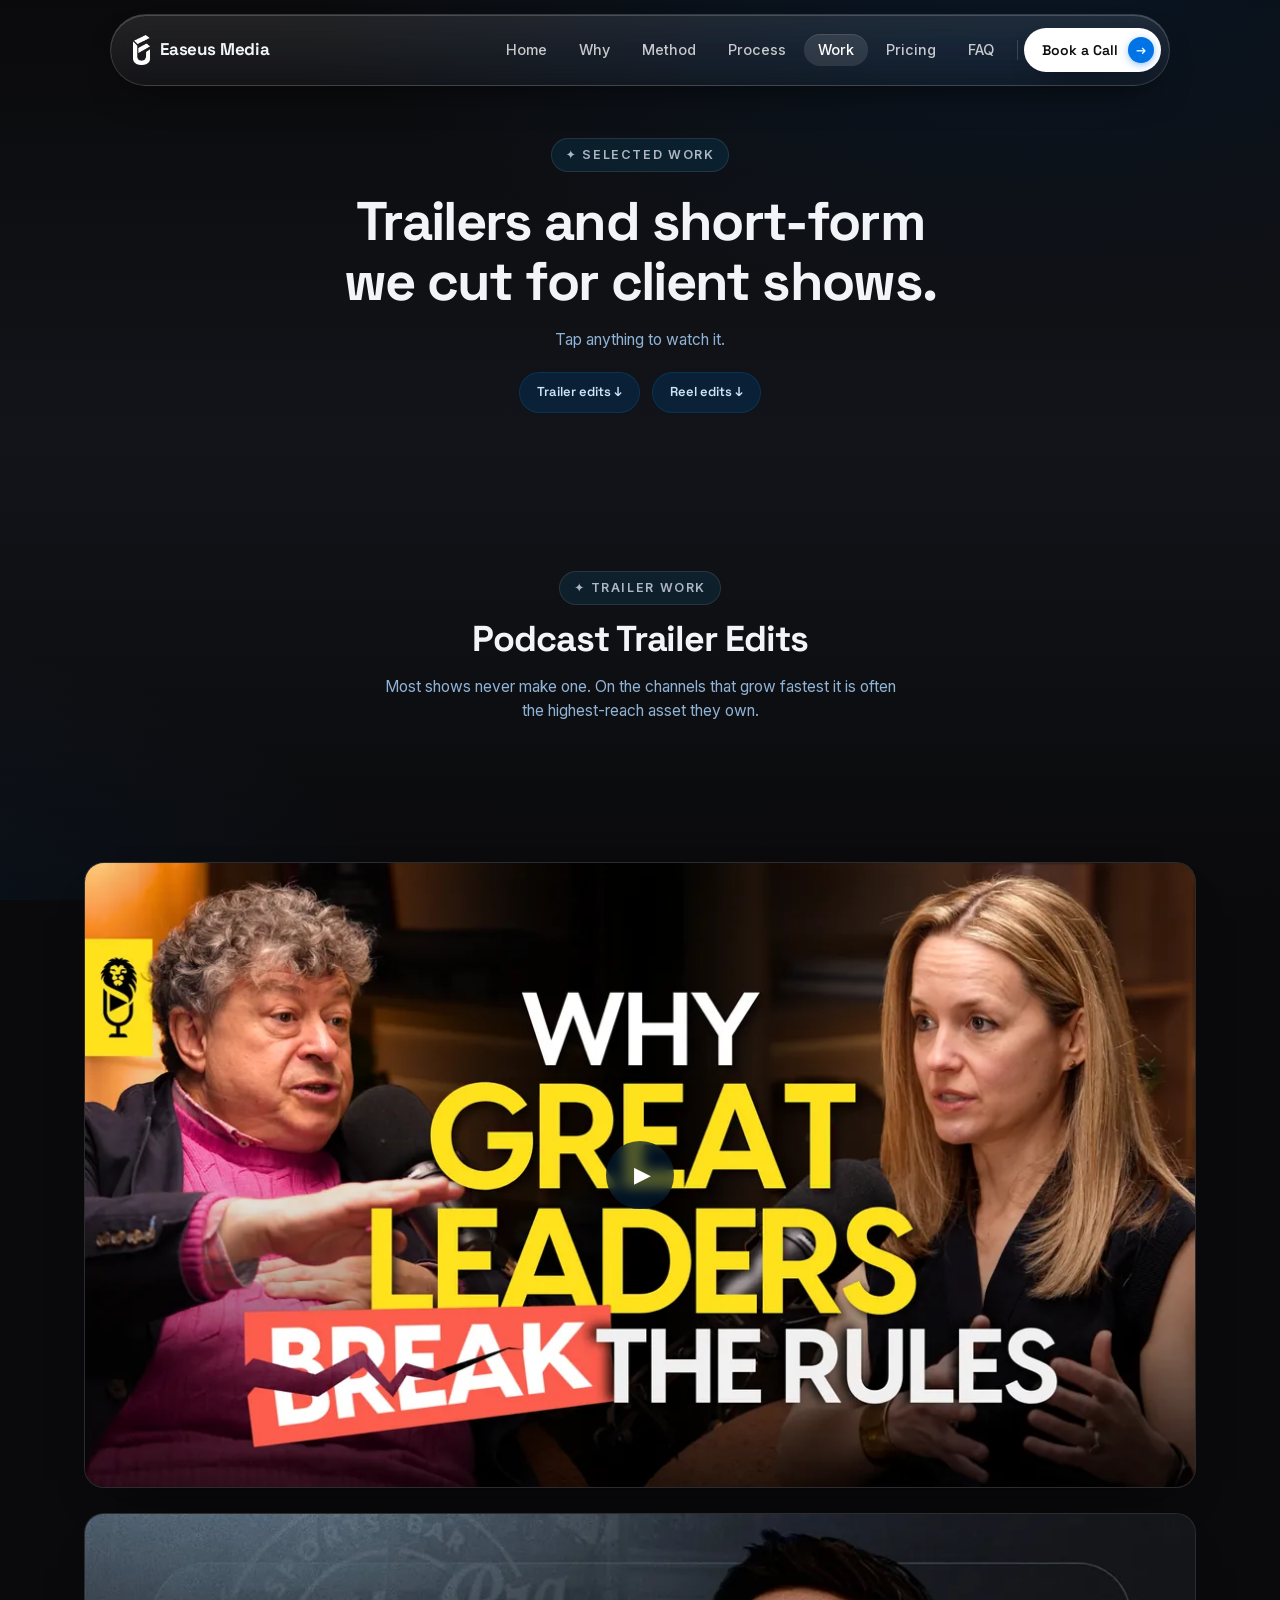
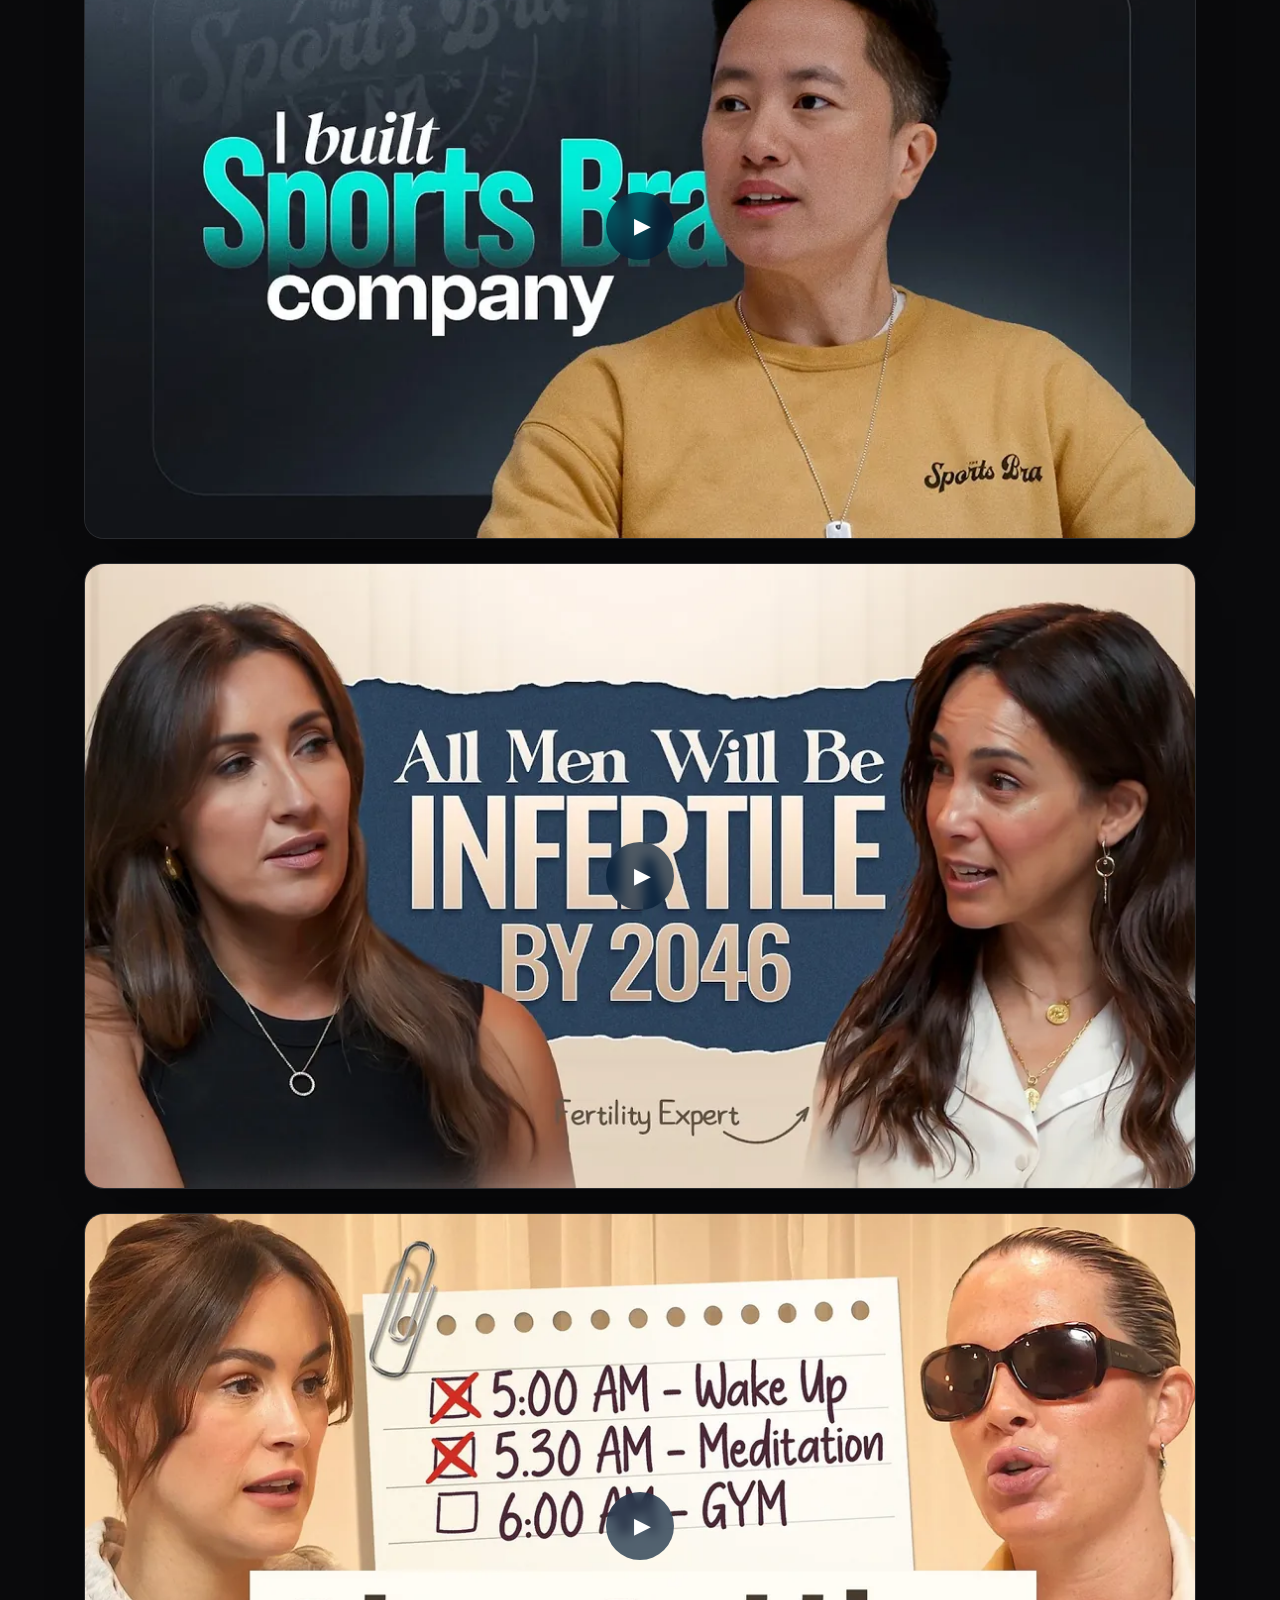
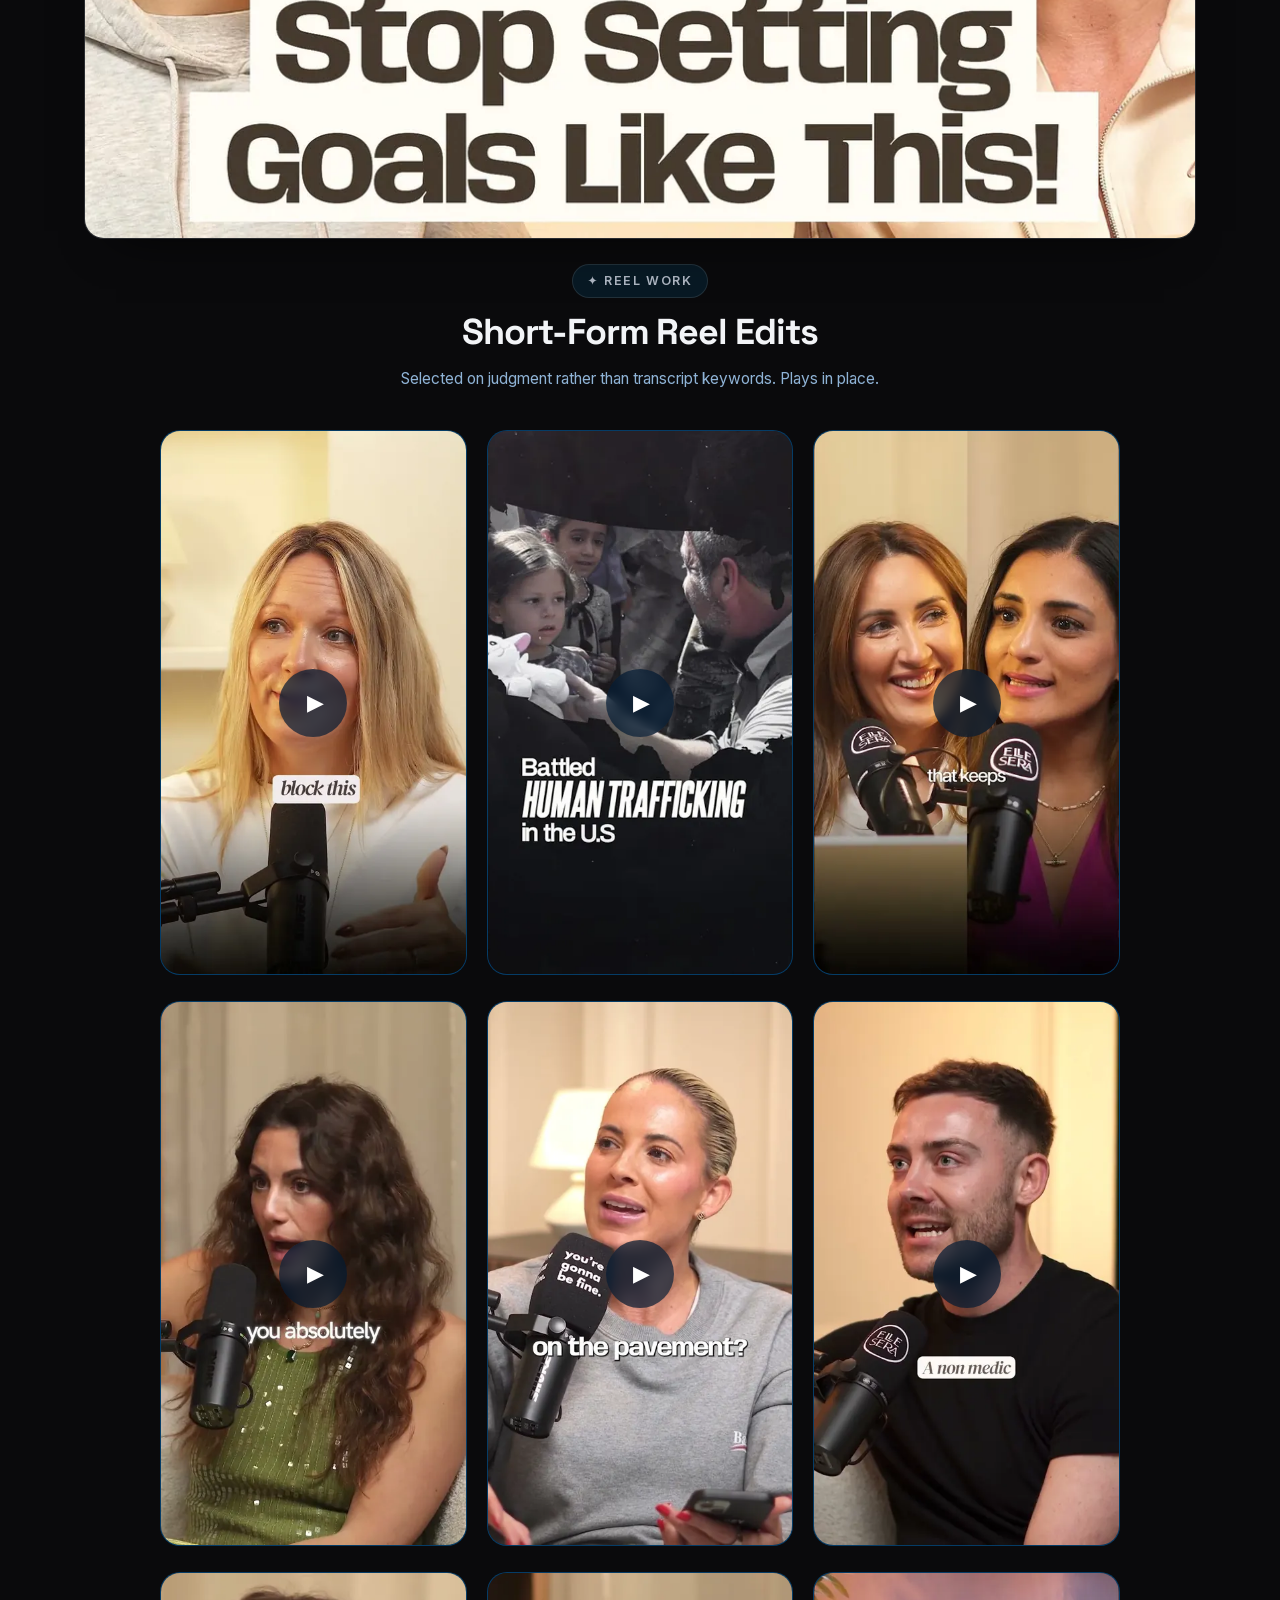
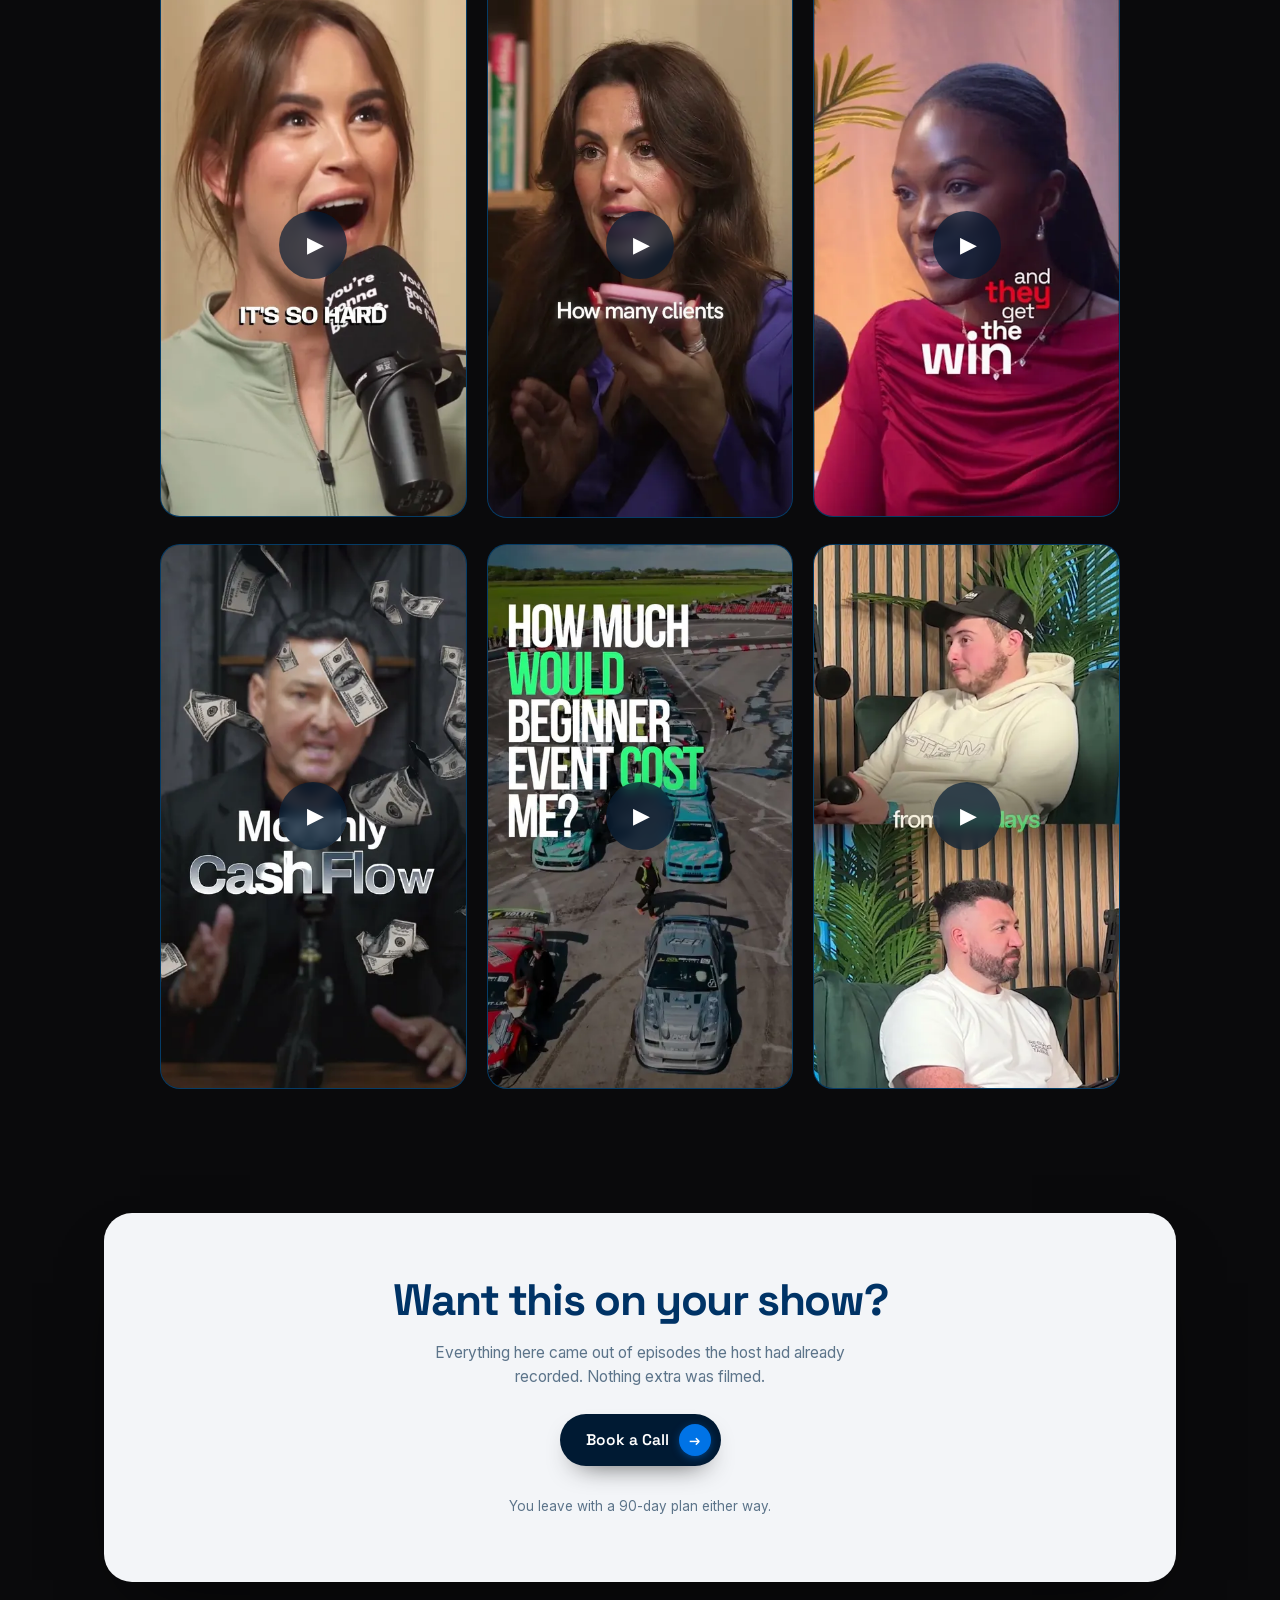
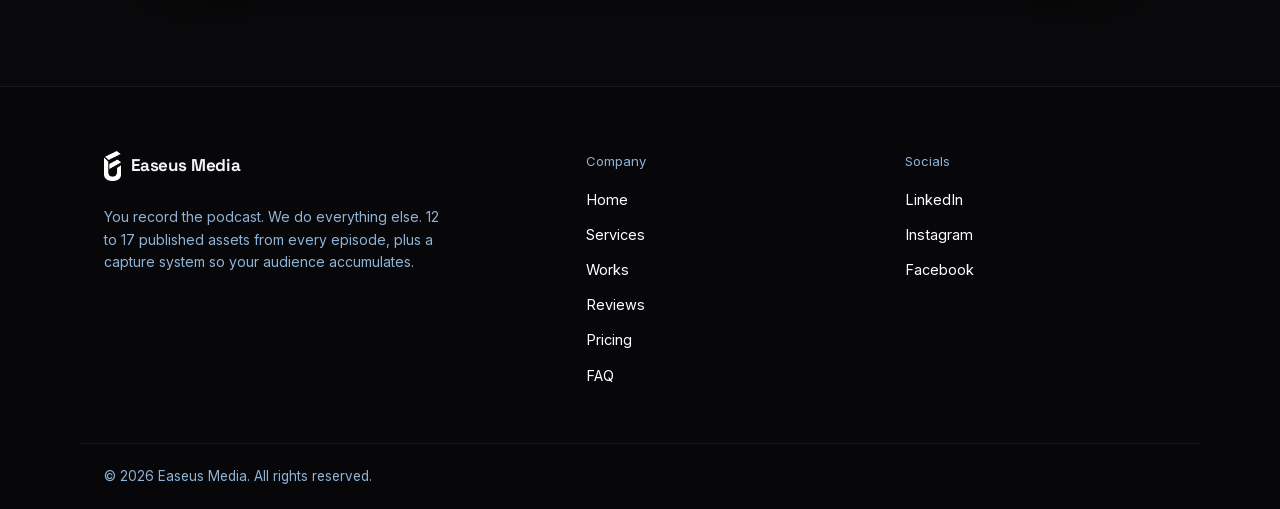
==== projects.html @ 4e926d46 "Revert the UI pass, keep only the cursor glow on cards Content, markup and layout are back to f80da3" ====
<!DOCTYPE html>
<html lang="en">
<head>
  <meta charset="UTF-8">
  <meta name="viewport" content="width=device-width, initial-scale=1.0">
  <title>Easeus Media | Work</title>
  <meta name="description" content="Our recent edits in action — short form reels and cinematic podcast trailers produced by Easeus Media.">
  <link rel="canonical" href="https://easeus.media/projects">

  <meta property="og:type" content="website">
  <meta property="og:site_name" content="Easeus Media">
  <meta property="og:title" content="Selected Work — Easeus Media">
  <meta property="og:description" content="Our recent edits in action — short form reels and cinematic podcast trailers.">
  <meta property="og:url" content="https://easeus.media/projects">

  <link rel="icon" type="image/png" href="assets/media/33f0466b8663.png">

  <link rel="preload" as="font" type="font/woff2" crossorigin href="assets/fonts/font-01.woff2">
  <link rel="preload" as="font" type="font/woff2" crossorigin href="assets/fonts/font-02.woff2">
  <link rel="preconnect" href="https://fonts.googleapis.com">
  <link rel="preconnect" href="https://fonts.gstatic.com" crossorigin>
  <link href="https://fonts.googleapis.com/css2?family=Space+Grotesk:wght@500;600;700&display=swap" rel="stylesheet">

  <style>
/* ============================================================
   Easeus Media — style.css
   Palette, type and layout tokens first; sections in page order.
   ============================================================ */

/* ---------- Fonts (self-hosted, variable) ---------- */
@font-face {
  font-family: 'Plus Jakarta Sans';
  src: url('assets/fonts/font-01.woff2') format('woff2');
  font-weight: 200 800;
  font-style: normal;
  font-display: swap;
}
@font-face {
  font-family: 'Inter';
  src: url('assets/fonts/font-02.woff2') format('woff2');
  font-weight: 100 900;
  font-style: normal;
  font-display: swap;
}

/* ---------- Tokens ---------- */
:root {
  /* Blue Identity — Ashmit Shahi Brand Manual v2.0 */
  --navy: #003366;
  --blue: #00509D;
  --bright: #0073E6;
  --accent-glow: #00AAFF;
  --deep: #001A33;
  --card-dark: #062A4D;
  --ice: #EAFAFF;
  --muted-blue: #8FB3D6;
  --ink: #13263B;

  --bg: #001A33;
  --bg-2: #002A4D;
  --card: #062A4D;
  --line: rgba(0, 170, 255, 0.14);
  --line-strong: rgba(0, 170, 255, 0.28);
  --text: #ffffff;
  --muted: #8FB3D6;
  --accent: #0073E6;
  --accent-soft: rgba(0, 115, 230, 0.16);
  --orange: #FF6B35;
  --light: #EAFAFF;
  --light-card: #ffffff;
  --light-text: #13263B;
  --light-muted: #5C748A;

  --font-display: 'Space Grotesk', 'Plus Jakarta Sans', system-ui, sans-serif;
  --font-body: 'Inter', system-ui, sans-serif;

  --radius: 20px;
  --radius-lg: 28px;
  --container: 1120px;
  --nav-h: 72px;
}

/* ---------- Base ---------- */
*, *::before, *::after { box-sizing: border-box; }

html { scroll-behavior: smooth; }

body {
  margin: 0;
  background: var(--bg);
  color: var(--text);
  font-family: var(--font-body);
  font-size: 16px;
  line-height: 1.6;
  -webkit-font-smoothing: antialiased;
  background-image: radial-gradient(rgba(255,255,255,0.045) 1px, transparent 1px);
  background-size: 34px 34px;
}

img, video { max-width: 100%; height: auto; display: block; }

h1, h2, h3 {
  font-family: var(--font-display);
  margin: 0;
  text-wrap: balance;
}

p { margin: 0; }

a { color: inherit; text-decoration: none; }

.container {
  max-width: var(--container);
  margin-inline: auto;
  padding-inline: 24px;
}

.center { text-align: center; }

.skip-link {
  position: absolute;
  left: 16px;
  top: -48px;
  z-index: 100;
  background: var(--accent);
  color: #fff;
  padding: 10px 16px;
  border-radius: 10px;
  transition: top 0.2s;
}
.skip-link:focus { top: 12px; }

:focus-visible {
  outline: 2px solid var(--accent);
  outline-offset: 3px;
  border-radius: 4px;
}

::selection { background: var(--accent); color: #fff; }

/* ---------- Buttons ---------- */
.btn {
  display: inline-flex;
  align-items: center;
  gap: 10px;
  background: #fff;
  color: #0d0d10;
  font-family: var(--font-display);
  font-weight: 600;
  font-size: 15px;
  line-height: 1;
  padding: 13px 8px 13px 22px;
  border: 0;
  border-radius: 999px;
  cursor: pointer;
  transition: transform 0.18s ease, box-shadow 0.18s ease;
}
.btn:hover { transform: translateY(-2px); box-shadow: 0 10px 30px rgba(0,0,0,0.45); }
.btn:active { transform: translateY(0); }

.btn-arrow {
  display: inline-grid;
  place-items: center;
  width: 30px;
  height: 30px;
  border-radius: 50%;
  background: var(--accent);
  color: #fff;
  font-size: 14px;
  transition: transform 0.18s ease;
}
.btn:hover .btn-arrow { transform: translateX(3px); }

.btn-lg { font-size: 16px; padding: 15px 10px 15px 26px; }
.btn-lg .btn-arrow { width: 34px; height: 34px; }

.btn-dark { background: #131318; color: #fff; }
.btn-dark:hover { box-shadow: 0 10px 30px rgba(0,0,0,0.2); }

.btn-ghost {
  background: transparent;
  color: var(--text);
  border: 1px solid var(--line-strong);
  padding: 13px 26px;
}
.btn-ghost:hover { background: rgba(255,255,255,0.06); box-shadow: none; }

/* ============================================================
   NAV
   ============================================================ */
.nav {
  position: fixed;
  inset: 0 0 auto 0;
  z-index: 50;
  transition: background 0.25s ease, border-color 0.25s ease, backdrop-filter 0.25s ease;
  border-bottom: 1px solid transparent;
}
.nav.scrolled {
  background: rgba(10, 10, 13, 0.72);
  backdrop-filter: blur(14px);
  -webkit-backdrop-filter: blur(14px);
  border-color: var(--line);
}

.nav-inner {
  height: var(--nav-h);
  display: flex;
  align-items: center;
  justify-content: space-between;
  gap: 24px;
}

.brand {
  display: inline-flex;
  align-items: center;
  gap: 10px;
  font-family: var(--font-display);
  font-weight: 700;
  font-size: 17px;
  letter-spacing: -0.01em;
}
.brand img { width: 17px; height: auto; }

.nav-links {
  display: flex;
  align-items: center;
  gap: 6px;
}
.nav-links > a:not(.btn) {
  padding: 9px 14px;
  border-radius: 999px;
  font-size: 14.5px;
  font-weight: 500;
  color: var(--muted);
  transition: color 0.15s ease, background 0.15s ease;
}
.nav-links > a:not(.btn):hover { color: var(--text); background: rgba(255,255,255,0.06); }

.btn-nav { margin-left: 10px; padding: 10px 6px 10px 18px; font-size: 14px; }
.btn-nav .btn-arrow { width: 28px; height: 28px; background: #0d0d10; }

.nav-toggle {
  display: none;
  flex-direction: column;
  justify-content: center;
  gap: 6px;
  width: 44px;
  height: 44px;
  padding: 10px;
  background: transparent;
  border: 1px solid var(--line-strong);
  border-radius: 12px;
  cursor: pointer;
}
.nav-toggle span {
  display: block;
  height: 2px;
  background: var(--text);
  border-radius: 2px;
  transition: transform 0.25s ease, opacity 0.25s ease;
}
.nav-toggle[aria-expanded="true"] span:first-child { transform: translateY(4px) rotate(45deg); }
.nav-toggle[aria-expanded="true"] span:last-child { transform: translateY(-4px) rotate(-45deg); }

/* ============================================================
   HERO
   ============================================================ */
.hero {
  padding-top: calc(var(--nav-h) + 84px);
  padding-bottom: 48px;
  background:
    linear-gradient(180deg, rgba(13, 26, 66, 0.85) 0%, rgba(13, 26, 66, 0) 460px),
    radial-gradient(900px 420px at 50% -80px, rgba(47, 123, 255, 0.18), transparent 70%),
    radial-gradient(rgba(255,255,255,0.045) 1px, transparent 1px);
  background-size: auto, auto, 34px 34px;
}

.hero-inner {
  display: flex;
  flex-direction: column;
  align-items: center;
  text-align: center;
  gap: 26px;
}

.badge {
  display: inline-flex;
  align-items: center;
  gap: 10px;
  background: rgba(19, 19, 24, 0.7);
  border: 1px solid var(--line);
  border-radius: 999px;
  padding: 7px 16px 7px 8px;
  font-size: 13.5px;
  font-weight: 500;
  color: var(--muted);
}
.badge-avatars { display: inline-flex; }
.badge-avatars img {
  width: 28px;
  height: 28px;
  border-radius: 50%;
  border: 2px solid var(--bg);
  object-fit: cover;
}
.badge-avatars img + img { margin-left: -9px; }

.hero h1 {
  max-width: 880px;
  font-size: clamp(2.1rem, 4.6vw, 3rem);
  font-weight: 700;
  letter-spacing: -0.031em;
  line-height: 1.2;
}

.hero-cta { margin-top: 48px; }

/* signature: audio waveform */
.wave {
  display: flex;
  align-items: center;
  gap: 4px;
  height: 30px;
}
.wave i {
  width: 3px;
  border-radius: 2px;
  background: linear-gradient(to top, var(--accent), rgba(255,255,255,0.85));
  height: calc(var(--h) * 1%);
  opacity: 0.75;
  animation: wave-bounce 1.6s ease-in-out infinite;
  animation-delay: var(--d);
  transform-origin: center;
}
@keyframes wave-bounce {
  0%, 100% { transform: scaleY(0.45); }
  50% { transform: scaleY(1); }
}

.hero-sub {
  max-width: 640px;
  color: var(--muted);
  font-size: 16.5px;
}

.cta-note {
  margin-top: 14px;
  color: var(--muted);
  font-size: 13.5px;
}

/* chips marquee */
.marquee {
  margin-top: 64px;
  overflow: hidden;
  -webkit-mask-image: linear-gradient(to right, transparent, #000 12%, #000 88%, transparent);
  mask-image: linear-gradient(to right, transparent, #000 12%, #000 88%, transparent);
}
.marquee-track {
  display: flex;
  width: max-content;
  animation: marquee 34s linear infinite;
}
.marquee:hover .marquee-track { animation-play-state: paused; }
@keyframes marquee {
  to { transform: translateX(-50%); }
}

.chips {
  display: flex;
  gap: 12px;
  list-style: none;
  margin: 0;
  padding: 0 6px;
}
.chips li {
  white-space: nowrap;
  background: var(--card);
  border: 1px solid var(--line);
  border-radius: 999px;
  padding: 11px 20px;
  font-size: 14px;
  font-weight: 500;
  color: var(--muted);
}

/* ============================================================
   SECTIONS (shared)
   ============================================================ */
.section { padding: 104px 0 0; }
.section-tight { padding-top: 88px; }

.section-head {
  display: flex;
  flex-direction: column;
  align-items: center;
  text-align: center;
  gap: 16px;
  margin-bottom: 52px;
}

.eyebrow {
  display: inline-flex;
  align-items: center;
  background: var(--card);
  border: 1px solid var(--line);
  border-radius: 999px;
  padding: 6px 14px;
  font-size: 12.5px;
  font-weight: 600;
  letter-spacing: 0.02em;
  color: var(--muted);
}

.section-head h2, .faq-intro h2, .cta h2 {
  font-size: clamp(1.9rem, 4.2vw, 2.85rem);
  font-weight: 700;
  letter-spacing: -0.03em;
  line-height: 1.15;
}

.section-head p {
  max-width: 520px;
  color: var(--muted);
  font-size: 15.5px;
}

/* ============================================================
   PAGE HERO (projects page)
   ============================================================ */
.page-hero {
  padding: calc(var(--nav-h) + 84px) 0 60px;
  text-align: center;
  background:
    linear-gradient(180deg, rgba(13, 26, 66, 0.85) 0%, rgba(13, 26, 66, 0) 460px),
    radial-gradient(900px 420px at 50% -80px, rgba(47, 123, 255, 0.18), transparent 70%),
    radial-gradient(rgba(255,255,255,0.045) 1px, transparent 1px);
  background-size: auto, auto, 34px 34px;
}
.page-hero .eyebrow { margin-bottom: 20px; }
.page-hero h1 {
  font-size: clamp(2.1rem, 4.6vw, 3rem);
  font-weight: 700;
  letter-spacing: -0.031em;
  line-height: 1.2;
}

/* ============================================================
   PROJECT GRID — click a card to play its YouTube Short inline
   ============================================================ */
.section-flush { padding: 8px 0 0; }

.pgrid {
  display: grid;
  grid-template-columns: repeat(3, 1fr);
  gap: 50px 24px;
  max-width: 1008px;
  margin-inline: auto;
  padding-inline: 24px;
}

.pcard {
  position: relative;
  aspect-ratio: 9 / 16;
  border-radius: 28px;
  overflow: hidden;
  border: 1px solid var(--line);
  background: var(--card);
  cursor: pointer;
}
.pcard img {
  width: 100%;
  height: 100%;
  object-fit: cover;
  transition: transform 0.5s ease;
}
.pcard:hover img { transform: scale(1.03); }
.pcard iframe {
  width: 100%;
  height: 100%;
  border: 0;
  display: block;
}

/* ============================================================
   TRAILERS — scroll-stacking deck
   Cards pin near the top and scale down to 0.8 as the next
   card slides over them (matches the Framer interaction).
   ============================================================ */
.deck {
  display: flex;
  flex-direction: column;
  gap: 24px;
  max-width: 1160px;
  margin-inline: auto;
  padding-inline: 24px;
}

.trailer {
  position: sticky;
  top: 100px;
  border-radius: var(--radius);
  overflow: hidden;
  border: 1px solid var(--line);
  background: var(--card);
  will-change: transform;
  transform-origin: center center;
}
.trailer.has-video { cursor: pointer; }
.trailer img {
  width: 100%;
  aspect-ratio: 16 / 9;
  object-fit: cover;
}

.trailer .play, .pcard .play {
  position: absolute;
  inset: 0;
  margin: auto;
  width: 68px;
  height: 68px;
  border: 0;
  border-radius: 50%;
  background: rgba(10, 10, 13, 0.65);
  backdrop-filter: blur(6px);
  color: #fff;
  font-size: 22px;
  display: grid;
  place-items: center;
  cursor: pointer;
  transition: transform 0.2s ease, background 0.2s ease;
}
.trailer .play::before, .pcard .play::before { content: '▶'; margin-left: 4px; }
.trailer .play:hover, .pcard .play:hover { transform: scale(1.08); background: var(--accent); }

/* ============================================================
   REELS — auto-scrolling ticker (~79px/s leftward, like live)
   Track = two identical groups; -50% translate loops seamlessly.
   ============================================================ */
.reels {
  overflow: hidden;
  -webkit-mask-image: linear-gradient(to right, transparent, #000 6%, #000 94%, transparent);
  mask-image: linear-gradient(to right, transparent, #000 6%, #000 94%, transparent);
  margin-bottom: 36px;
  padding: 6px 0;
}

.reels-track {
  display: flex;
  width: max-content;
  animation: reels-marquee 19.5s linear infinite;
}

.reels-group {
  display: flex;
  gap: 24px;
  padding-right: 24px;
}

@keyframes reels-marquee {
  to { transform: translateX(-50%); }
}

.reel {
  width: 196px;
  aspect-ratio: 9 / 16;
  object-fit: cover;
  border-radius: 14px;
  border: 1px solid var(--line);
  background: var(--card);
}

/* ============================================================
   PRICING
   ============================================================ */
.pricing-grid {
  display: grid;
  grid-template-columns: 1fr 1fr;
  gap: 22px;
}

.plan {
  background: var(--card);
  border: 1px solid var(--line);
  border-radius: var(--radius-lg);
  padding: 10px;
  display: flex;
  flex-direction: column;
}

.plan-top {
  background: #0c0c0f;
  border: 1px solid var(--line);
  border-radius: calc(var(--radius-lg) - 8px);
  padding: 26px;
  display: flex;
  flex-direction: column;
  align-items: flex-start;
  gap: 14px;
}

.plan-name {
  font-family: var(--font-display);
  font-weight: 700;
  font-size: 19px;
  letter-spacing: -0.01em;
  display: flex;
  align-items: center;
  flex-wrap: wrap;
  gap: 8px;
}
.plan-sub { color: var(--muted); font-weight: 500; }

.tag {
  background: var(--accent);
  color: #fff;
  font-size: 12px;
  font-weight: 600;
  padding: 4px 12px;
  border-radius: 999px;
}

.plan-desc { color: var(--muted); font-size: 14.5px; }

.plan-price {
  font-family: var(--font-display);
  font-size: 42px;
  font-weight: 800;
  letter-spacing: -0.03em;
  line-height: 1;
}
.plan-price span { font-size: 15px; font-weight: 500; color: var(--light-muted); letter-spacing: 0; }

.plan-feats { padding: 24px 22px 18px; }
.feats-label { font-weight: 600; font-size: 14.5px; margin-bottom: 14px; }
.plan-feats ul {
  list-style: none;
  margin: 0;
  padding: 0;
  display: flex;
  flex-direction: column;
  gap: 11px;
}
.plan-feats li {
  position: relative;
  padding-left: 24px;
  color: var(--muted);
  font-size: 14.5px;
}
.plan-feats li::before {
  content: '✳';
  position: absolute;
  left: 0;
  top: 0;
  color: var(--accent);
  font-size: 13px;
}

/* light custom plan spans full width */
.plan-light {
  grid-column: 1 / -1;
  background: var(--light);
  border-color: transparent;
  color: var(--light-text);
  flex-direction: row;
  align-items: stretch;
}
.plan-light .plan-top {
  background: var(--light-card);
  border-color: rgba(0,0,0,0.06);
  flex: 0 0 46%;
}
.plan-light .plan-desc { color: var(--light-muted); }
.plan-light .plan-feats { flex: 1; align-self: center; }
.plan-light .plan-feats li { color: var(--light-muted); }
.plan-light .feats-label { color: var(--light-text); }

/* ============================================================
   PROCESS
   ============================================================ */
/* Cards cascade-pin under each other with a 40px lip
   (sticky top = 100 + 40 * index). Card anatomy matches live:
   pure black, no border, 20px radius, 200px visual zone,
   per-card media geometry, text block below. */
.steps {
  display: flex;
  flex-direction: column;
  gap: 10px;
  max-width: 948px;
  margin-inline: auto;
  padding-inline: 24px;
}

.step {
  position: sticky;
  background: #000;
  border-radius: 20px;
  overflow: hidden;
}
.step:nth-child(1) { top: 100px; }
.step:nth-child(2) { top: 140px; }
.step:nth-child(3) { top: 180px; }
.step:nth-child(4) { top: 220px; }
.step:nth-child(5) { top: 260px; }

.step-num {
  position: absolute;
  top: 12px;
  left: 12px;
  z-index: 2;
  background: #0e0e12;
  border: 1px solid var(--line-strong);
  border-radius: 9px;
  padding: 3px 9px;
  font-family: var(--font-display);
  font-weight: 700;
  font-size: 12px;
}

/* 200px visual zone at the top of every card */
.step-visual { position: relative; height: 200px; }

/* step 01: near full-bleed, contained */
.sv-full {
  position: absolute;
  left: 2px;
  top: 27px;
  width: calc(100% - 4px);
  height: 176px;
  object-fit: contain;
  border-radius: 7px;
}

/* steps 02 & 05: centered 556x131 strip, cover-cropped */
.sv-strip {
  position: absolute;
  left: 50%;
  top: 50px;
  transform: translateX(-50%);
  width: min(556px, calc(100% - 48px));
  height: 131px;
  object-fit: cover;
  border-radius: 7px;
}

.step-body { padding: 25px 25px 24px; }
.step h3 {
  font-size: 18px;
  font-weight: 700;
  letter-spacing: -0.015em;
  margin: 0 0 6px;
}
.step p { color: var(--muted); font-size: 14.5px; }

/* CSS-built scenes for steps 03 & 04 — elements float on a loop like live */
.pill {
  position: absolute;
  font-family: var(--font-display);
  font-weight: 600;
  font-size: 13px;
  padding: 9px 15px;
  border-radius: 15px;
  white-space: nowrap;
}
.pill-dark {
  top: 56px;
  left: 50%;
  background: #0a0a0d;
  border: 1px dashed rgba(255, 255, 255, 0.5);
  color: var(--text);
  display: inline-flex;
  align-items: center;
  gap: 8px;
  animation: float-a 3.4s ease-in-out infinite;
}
@keyframes float-a {
  0%, 100% { transform: translateX(-82%) translateY(0); }
  50% { transform: translateX(-82%) translateY(-4px); }
}
.pill-avatar { width: 23px; height: 23px; border-radius: 50%; }
.pill-blue {
  top: 96px;
  left: 50%;
  background: #37a3e6;
  color: #fff;
  padding: 10px 20px 12px;
  box-shadow: -20px -3px 54px rgba(255, 81, 0, 0.4);
  animation: float-b 2.6s ease-in-out infinite;
}
@keyframes float-b {
  0%, 100% { transform: translateX(-10%) rotate(-14deg) translateY(0); }
  50% { transform: translateX(-10%) rotate(-14deg) translateY(-5px); }
}
.pill-blue::before {
  content: '';
  position: absolute;
  top: -16px;
  left: -8px;
  width: 16px;
  height: 20px;
  background: #ff5100;
  clip-path: polygon(0 0, 100% 52%, 52% 62%, 66% 100%, 52% 100%, 40% 66%, 0 92%);
  transform: rotate(-10deg);
  border: 0;
}
.pill-file {
  top: 48px;
  left: 22%;
  background: #dedede;
  color: #141416;
  display: inline-flex;
  align-items: center;
  gap: 7px;
  animation: float-c 3.1s ease-in-out infinite;
}
@keyframes float-c {
  0%, 100% { transform: rotate(-3deg) translateY(0); }
  50% { transform: rotate(-3deg) translateY(-4px); }
}
.chip-ic { width: 20px; height: 20px; object-fit: contain; }
.pill-file-2 {
  top: 92px;
  left: 28%;
  animation: float-d 2.8s ease-in-out 0.4s infinite;
}
@keyframes float-d {
  0%, 100% { transform: rotate(5deg) translateY(0); }
  50% { transform: rotate(5deg) translateY(-4px); }
}
.pill-publish {
  top: 64px;
  right: 13%;
  background: #ff5100;
  color: #fff;
  font-size: 14px;
  padding: 11px 24px 13px;
  border-radius: 13px;
  box-shadow: -26px -4px 54px rgba(255, 81, 0, 0.45);
  animation: float-e 2s ease-in-out infinite;
}
@keyframes float-e {
  0%, 100% { transform: rotate(-14deg) translateY(0); }
  50% { transform: rotate(-14deg) translateY(-5px); }
}

/* ============================================================
   FAQ
   ============================================================ */
.faq-grid {
  display: grid;
  grid-template-columns: 0.85fr 1.15fr;
  gap: 56px;
  align-items: start;
}

.faq-intro {
  position: sticky;
  top: calc(var(--nav-h) + 32px);
  display: flex;
  flex-direction: column;
  align-items: flex-start;
  gap: 16px;
}
.faq-intro p { color: var(--muted); font-size: 15.5px; max-width: 360px; }

.faq-list { display: flex; flex-direction: column; gap: 12px; }

.faq-item {
  background: var(--card);
  border: 1px solid var(--line);
  border-radius: 16px;
  overflow: hidden;
  transition: border-color 0.2s ease;
}
.faq-item.open { border-color: var(--line-strong); background: var(--bg-2); }

.faq-q {
  width: 100%;
  display: flex;
  align-items: center;
  justify-content: space-between;
  gap: 16px;
  text-align: left;
  background: none;
  border: 0;
  color: var(--text);
  font-family: var(--font-display);
  font-weight: 600;
  font-size: 15.5px;
  padding: 18px 20px;
  cursor: pointer;
}

.faq-icon {
  position: relative;
  flex: 0 0 auto;
  width: 14px;
  height: 14px;
}
.faq-icon::before, .faq-icon::after {
  content: '';
  position: absolute;
  inset: 0;
  margin: auto;
  background: var(--muted);
  transition: transform 0.25s ease;
}
.faq-icon::before { width: 14px; height: 2px; }
.faq-icon::after { width: 2px; height: 14px; }
.faq-item.open .faq-icon::after { transform: rotate(90deg); }

.faq-a {
  display: grid;
  grid-template-rows: 0fr;
  transition: grid-template-rows 0.3s ease;
}
.faq-item.open .faq-a { grid-template-rows: 1fr; }
.faq-a-inner {
  overflow: hidden;
  padding: 0 20px;
  color: var(--muted);
  font-size: 14.5px;
}
.faq-item.open .faq-a-inner { padding-bottom: 20px; }

/* ============================================================
   CTA
   ============================================================ */
.cta {
  position: relative;
  background: var(--light);
  color: var(--light-text);
  border-radius: var(--radius-lg);
  padding: 76px 32px;
  display: flex;
  flex-direction: column;
  align-items: center;
  text-align: center;
  gap: 18px;
  overflow: hidden;
}
.cta p { max-width: 460px; color: var(--light-muted); font-size: 15.5px; }
.cta .btn { margin-top: 8px; }

.sticker {
  position: absolute;
  background: #fff;
  color: var(--light-text);
  font-family: var(--font-display);
  font-weight: 600;
  font-size: 13px;
  padding: 8px 16px;
  border-radius: 999px;
  box-shadow: 0 8px 20px rgba(0,0,0,0.12);
  pointer-events: none;
}
.sticker-blue { background: var(--accent); color: #fff; }
.s1 { top: 58%; left: 4%; transform: rotate(-8deg); }
.s2 { bottom: 14%; left: 12%; transform: rotate(4deg); }
.s3 { top: 56%; right: 13%; transform: rotate(7deg); }
.s4 { top: 30%; right: 4%; transform: rotate(-5deg); }
.s5 { bottom: 12%; right: 8%; transform: rotate(-3deg); }

/* ============================================================
   TESTIMONIALS
   ============================================================ */
.tsm-grid {
  display: grid;
  grid-template-columns: 1fr 1fr;
  gap: 22px;
  align-items: stretch;
}

.tsm {
  position: relative;
  margin: 0;
  background: var(--card);
  border: 1px solid var(--line);
  border-radius: var(--radius-lg);
  padding: 30px 28px 26px;
  display: flex;
  flex-direction: column;
  gap: 20px;
}
.tsm::before {
  content: '“';
  position: absolute;
  top: 6px;
  right: 24px;
  font-family: var(--font-display);
  font-size: 88px;
  line-height: 1;
  color: rgba(47, 123, 255, 0.25);
  pointer-events: none;
}

.tsm-badges { display: flex; gap: 8px; flex-wrap: wrap; }
.tsm-pill {
  background: var(--accent-soft);
  border: 1px solid rgba(47, 123, 255, 0.4);
  color: #8ab4ff;
  font-family: var(--font-display);
  font-weight: 600;
  font-size: 12px;
  padding: 5px 12px;
  border-radius: 999px;
}

.tsm blockquote {
  margin: 0;
  color: var(--text);
  font-size: 15.5px;
  line-height: 1.65;
}

.tsm figcaption {
  margin-top: auto;
  display: flex;
  align-items: center;
  gap: 12px;
}
.tsm-avatar {
  flex: 0 0 auto;
  width: 42px;
  height: 42px;
  border-radius: 50%;
  display: grid;
  place-items: center;
  background: linear-gradient(135deg, var(--accent), #6ea0ff);
  color: #fff;
  font-family: var(--font-display);
  font-weight: 700;
  font-size: 14px;
}
.tsm figcaption strong {
  display: block;
  font-family: var(--font-display);
  font-size: 15px;
  letter-spacing: -0.01em;
}
.tsm figcaption span:not(.tsm-avatar) {
  display: block;
  color: var(--muted);
  font-size: 13px;
}

/* ============================================================
   GUARANTEES
   ============================================================ */
.gnt-grid {
  display: grid;
  grid-template-columns: 1fr 1fr;
  gap: 22px;
}

.gnt {
  position: relative;
  background: linear-gradient(180deg, rgba(47, 123, 255, 0.10), rgba(47, 123, 255, 0.02)), var(--card);
  border: 1px solid rgba(47, 123, 255, 0.35);
  border-radius: var(--radius-lg);
  padding: 30px 28px;
  display: flex;
  flex-direction: column;
  gap: 12px;
}
.gnt-icon {
  width: 46px;
  height: 46px;
  display: grid;
  place-items: center;
  font-size: 20px;
  background: #0c0c0f;
  border: 1px solid var(--line-strong);
  border-radius: 14px;
}
.gnt h3 {
  font-size: 19px;
  font-weight: 700;
  letter-spacing: -0.015em;
}
.gnt p { color: var(--muted); font-size: 15px; }

.gnt-why {
  margin-top: 26px;
  text-align: center;
  color: var(--muted);
  font-size: 14px;
}

.cta-promise {
  color: var(--light-text);
  font-family: var(--font-display);
  font-weight: 600;
  font-size: 15.5px;
  max-width: 480px;
}
.cta-scarcity {
  margin-top: 10px;
  color: var(--light-muted);
  font-size: 13px;
}

/* ============================================================
   FOOTER
   ============================================================ */
.footer {
  margin-top: 104px;
  border-top: 1px solid var(--line);
  background: #070709;
  padding: 64px 0 0;
}

.footer-grid {
  display: grid;
  grid-template-columns: 1.6fr 1fr 1fr;
  gap: 48px;
}

.footer-brand p {
  margin-top: 18px;
  max-width: 340px;
  color: var(--muted);
  font-size: 14px;
}

.footer-col { display: flex; flex-direction: column; gap: 12px; }
.footer-label { color: var(--muted); font-size: 13px; margin-bottom: 4px; }
.footer-col a {
  font-size: 14.5px;
  color: var(--text);
  width: fit-content;
  transition: color 0.15s ease;
}
.footer-col a:hover { color: var(--accent); }

.footer-bottom {
  margin-top: 56px;
  padding: 22px 24px;
  border-top: 1px solid var(--line);
  color: var(--muted);
  font-size: 13.5px;
}

/* ============================================================
   LIGHTBOX
   ============================================================ */
.lightbox { position: fixed; inset: 0; z-index: 90; }
.lightbox[hidden] { display: none; }
.lightbox-backdrop {
  position: absolute;
  inset: 0;
  background: rgba(5, 5, 8, 0.85);
  backdrop-filter: blur(8px);
}
.lightbox-body {
  position: relative;
  height: 100%;
  display: grid;
  place-items: center;
  padding: 24px;
}
.lightbox-frame {
  width: min(960px, 100%);
  aspect-ratio: 16 / 9;
  border-radius: 16px;
  overflow: hidden;
  background: #000;
  box-shadow: 0 30px 80px rgba(0,0,0,0.6);
}
.lightbox-frame video, .lightbox-frame iframe {
  width: 100%;
  height: 100%;
  border: 0;
  display: block;
}
.lightbox-close {
  position: absolute;
  top: 20px;
  right: 20px;
  width: 44px;
  height: 44px;
  border: 1px solid var(--line-strong);
  border-radius: 50%;
  background: rgba(20,20,25,0.8);
  color: #fff;
  font-size: 16px;
  cursor: pointer;
}
.lightbox-close:hover { background: var(--accent); }

/* ============================================================
   REVEAL ANIMATION
   ============================================================ */
.reveal {
  opacity: 0;
  transform: translateY(20px);
  transition: opacity 0.7s ease, transform 0.7s ease;
}
.reveal.in { opacity: 1; transform: none; }
.reveal.d1 { transition-delay: 0.08s; }
.reveal.d2 { transition-delay: 0.16s; }
.reveal.d3 { transition-delay: 0.24s; }


/* ============================================================
   RESPONSIVE
   ============================================================ */
@media (max-width: 920px) {
  .pgrid { grid-template-columns: repeat(2, 1fr); gap: 32px 20px; }
  .pricing-grid { grid-template-columns: 1fr; }
  .tsm-grid { grid-template-columns: 1fr; }
  .gnt-grid { grid-template-columns: 1fr; }
  .plan-light { flex-direction: column; }
  .plan-light .plan-top { flex: none; }
  .plan-light .plan-feats { align-self: stretch; }
  .faq-grid { grid-template-columns: 1fr; gap: 36px; }
  .faq-intro { position: static; align-items: center; text-align: center; }
  .footer-grid { grid-template-columns: 1fr; gap: 36px; }
}

@media (max-width: 760px) {
  .br-d { display: none; }
  .page-hero { padding: calc(var(--nav-h) + 56px) 0 44px; }
  .steps { padding-inline: 16px; }
  .step:nth-child(1) { top: 76px; }
  .step:nth-child(2) { top: 108px; }
  .step:nth-child(3) { top: 140px; }
  .step:nth-child(4) { top: 172px; }
  .step:nth-child(5) { top: 204px; }
  .step-visual { height: 170px; }
  .sv-full { top: 16px; height: 150px; }
  .sv-strip { top: 30px; width: calc(100% - 32px); height: auto; aspect-ratio: 556 / 131; }
  .deck { gap: 16px; padding-inline: 16px; }
  .trailer { top: 84px; }
  .section { padding-top: 80px; }
  .marquee { margin-top: 48px; }
  .hero-cta { margin-top: 40px; }
  .hero { padding-top: calc(var(--nav-h) + 56px); }
  .sticker { display: none; }
  .cta { padding: 56px 24px; }

  .nav-toggle { display: flex; }
  .nav-links {
    position: fixed;
    top: var(--nav-h);
    left: 0;
    right: 0;
    flex-direction: column;
    align-items: stretch;
    gap: 4px;
    padding: 16px 24px 24px;
    background: rgba(10, 10, 13, 0.97);
    backdrop-filter: blur(16px);
    border-bottom: 1px solid var(--line);
    transform: translateY(-8px);
    opacity: 0;
    pointer-events: none;
    transition: opacity 0.22s ease, transform 0.22s ease;
  }
  .nav-links.open {
    opacity: 1;
    transform: none;
    pointer-events: auto;
  }
  .nav-links > a:not(.btn) { padding: 13px 10px; font-size: 16px; }
  .btn-nav { margin: 10px 0 0; justify-content: center; }
}

@media (max-width: 560px) {
  .pgrid { grid-template-columns: repeat(2, 1fr); max-width: none; }
}

/* ---- tap targets, tablet + desktop ---- */
@media (min-width: 761px){
  .nav-links a{ min-height:44px; display:inline-flex; align-items:center; }
}

/* ============================================================
   BLUE IDENTITY — flat surface, no gradations
   ============================================================ */
body{ background:#001A33 !important; background-image:none !important; background-attachment:scroll !important; }
body::before, .page-hero::before, .page-hero::after,
.section::before, .section::after,
.cta::before, .cta::after { display:none !important; }
.page-hero{ background:transparent !important; background-image:none !important; }
.nav{ background:rgba(0,26,51,.92) !important; background-image:none !important; }

.pcard, .trailer, .cta, .btn { background-image:none !important; }
.pcard   { background:#062A4D !important; }
.trailer { background:#062A4D !important; }
.cta     { background:#EAFAFF !important; }
.cta h2  { color:#003366 !important; }
.cta p   { color:#5C748A !important; }
.cta .btn{ background:#001A33 !important; color:#fff !important; }
.trailer .play, .pcard .play { background:rgba(0,26,51,.68) !important; }
.trailer .play:hover, .pcard .play:hover { background:#0073E6 !important; }

/* ---- page hero ---- */
.page-hero{ padding: calc(var(--nav-h) + 66px) 0 34px; }
.page-hero h1{ font-size: clamp(2.2rem, 4.9vw, 3.4rem); line-height:1.1; letter-spacing:-.03em; text-wrap:balance; }
.page-hero-sub{ margin:16px auto 0; max-width:520px; color:var(--muted); font-size:15.5px; line-height:1.6; }

/* ---- work label rows (replace competing section heads) ---- */
.work-label{
  display:flex; align-items:baseline; gap:18px;
  padding-bottom:14px; margin-bottom:22px;
  border-bottom:1px solid var(--line);
}
.wl-title{
  font-family:var(--font-display); font-weight:600; font-size:18px;
  color:#fff; letter-spacing:-.01em; flex:0 0 auto;
}
.wl-note{ font-size:13.5px; line-height:1.55; color:var(--muted); }

/* ---- section heads ---- */
.section-top{ padding-top: 8px; }
.section-head h2{ font-size: clamp(1.6rem, 3.1vw, 2.25rem); line-height:1.18; letter-spacing:-.022em; text-wrap:balance; }
.section-head p{ text-wrap:pretty; }

/* ---- shorts grid ---- */
.pgrid{ gap: 26px 20px; }
.pcard{ border-radius:20px; transition: transform .35s cubic-bezier(.22,1,.36,1), border-color .25s ease; }
.pcard:hover{ transform: translateY(-6px); border-color: rgba(0,170,255,.45); }
.pcard::after{
  content:""; position:absolute; inset:auto 0 0 0; height:38%; pointer-events:none;
  background: linear-gradient(0deg, rgba(0,15,32,.55), transparent);
  opacity:0; transition:opacity .25s ease;
}
.pcard:hover::after{ opacity:1; }
.pcard.playing::after{ display:none; }

/* ---- CTA ---- */
.cta{ border-radius: var(--radius-lg); padding: 64px 32px; text-align:center;
  display:flex; flex-direction:column; align-items:center; gap:16px; }
.cta p{ max-width:460px; font-size:15.5px; }
.cta .cta-note{ font-size:13.5px; }

/* ============================================================
   MOBILE — phone first. body >=14px, tap targets >=44px
   ============================================================ */
@media (max-width: 760px){
  .container{ padding-inline:20px; }
  .section{ padding-top:58px; }
  .section-top{ padding-top:6px; }
  .work-label{ flex-direction:column; gap:6px; margin-bottom:16px; padding-bottom:12px; }
  .wl-title{ font-size:17px; }
  .wl-note{ font-size:13.5px; }
  .section-head{ margin-bottom:24px; }

  .page-hero{ padding: calc(var(--nav-h) + 38px) 0 14px; }
  .page-hero h1{ font-size:34px !important; line-height:1.1 !important; letter-spacing:-.03em !important; }
  .page-hero-sub{ font-size:15px !important; max-width:33ch; }
  .page-hero .br-d{ display:none; }

  .section-head h2{ font-size:25px !important; line-height:1.18 !important; }
  .section-head p{ font-size:14.5px !important; line-height:1.6 !important; max-width:38ch; margin-inline:auto; }
  .eyebrow{ font-size:12px !important; letter-spacing:.16em; }

  .btn, .btn-lg{ min-height:48px; display:inline-flex; align-items:center; }

  /* trailers keep stacking */
  .deck{ gap:16px; padding-inline:20px; }
  .trailer{ top: calc(var(--nav-h) + 14px); border-radius:16px; }

  /* shorts: 2 up */
  .pgrid{ grid-template-columns: repeat(2, 1fr); gap:14px; padding-inline:20px; }
  .pcard{ border-radius:16px; }
  .pcard .play{ width:52px; height:52px; font-size:17px; }

  .cta{ padding:40px 22px; border-radius:22px; }
  .cta p{ font-size:14.5px !important; }
  .cta .cta-note{ font-size:13.5px !important; }
  .footer{ margin-top:60px; padding-top:44px; }
}

@media (max-width: 374px){
  .container{ padding-inline:17px; }
  .page-hero h1{ font-size:30px !important; }
  .section-head h2{ font-size:23px !important; }
  .pgrid{ gap:12px; padding-inline:17px; }
}


/* ============================================================
   REDUCED MOTION
   ============================================================ */
@media (prefers-reduced-motion: reduce) {
  html { scroll-behavior: auto; }
  .marquee-track { animation: none; flex-wrap: wrap; width: auto; justify-content: center; row-gap: 12px; }
  .marquee { mask-image: none; -webkit-mask-image: none; }
  .reels-track { animation: none; }
  .reels { overflow-x: auto; scrollbar-width: none; }
  .trailer { position: static; }
  .step { position: static; }
  .pill { animation: none !important; }
  .wave i { animation: none; }
  .pcard:hover img { transform: none; }
  .reveal { opacity: 1; transform: none; transition: none; }
}


/* ---- Work page section heads ---- */
.wsec{display:flex;flex-direction:column;align-items:center;text-align:center;gap:14px;margin-bottom:38px}
.wsec h2{font-size:clamp(1.6rem,3.1vw,2.25rem);font-weight:700;letter-spacing:-.03em;line-height:1.15}
.wsec p{max-width:520px;color:var(--light-muted,#9DB8D2);font-size:15.5px}
.work-jumps{display:flex;gap:12px;justify-content:center;margin-top:20px;flex-wrap:wrap}
.jump{font-family:var(--font-display);font-weight:600;font-size:13px;padding:9px 17px;border-radius:100px;
  border:1px solid var(--line);color:#CFE4F6;background:rgba(6,42,77,.6);transition:border-color .2s ease,color .2s ease}
.jump:hover{border-color:var(--bright);color:#fff}
#trailers,#reels{scroll-margin-top:4px}
h1,h2,h3{text-wrap:balance}
p,li{text-wrap:pretty}
@media(max-width:760px){.wsec h2{font-size:24px}.wsec p{font-size:14.5px}}

/* ============================================================
   POLISH PASS — appearance only, no layout or copy changes
   ============================================================ */

/* Figures line up and stop jittering while the counters run */
.wstat b, .pstat b, .lnum, .ltotal-num, .lad-table, .stat b, .fan-item b {
  font-variant-numeric: tabular-nums;
  font-feature-settings: "tnum" 1;
}

/* Buttons: a touch of lift at rest, real feedback on press */
.btn { box-shadow: 0 10px 24px -16px rgba(0,0,0,.8); }
.btn:active { transform: translateY(0) scale(.985); }
.btn-ghost, .btn-ghost-line { box-shadow: none; }

/* Clickable cards warm up on hover (no transform: the deck script owns that) */
.trailer, .pcard { transition: border-color .22s ease, box-shadow .28s ease; }
.trailer:hover, .pcard:hover { border-color: rgba(0,170,255,.42); }

/* FAQ answers ease open instead of snapping */
.faq-item[open] .faq-a { animation: faq-in .22s cubic-bezier(.22,1,.36,1) both; }
@keyframes faq-in { from { opacity: 0; transform: translateY(-4px); } to { opacity: 1; transform: none; } }

/* Links say so on hover */
.footer-col a:hover, .proof-link:hover {
  text-decoration: underline;
  text-decoration-thickness: 1px;
  text-underline-offset: 4px;
}

/* Jump links clear the fixed nav */
section[id], header[id] { scroll-margin-top: 88px; }

/* Comfortable measure on the longest paragraphs */
.gnt p, .faq-a p, .plan-desc, .gnt-terms { max-width: 62ch; }

/* Scrollbar in the site's own palette */
html { scrollbar-color: #0A3760 #001A33; scrollbar-width: thin; }
::-webkit-scrollbar { width: 10px; height: 10px; }
::-webkit-scrollbar-track { background: #001A33; }
::-webkit-scrollbar-thumb { background: #0A3760; border-radius: 8px; border: 2px solid #001A33; }
::-webkit-scrollbar-thumb:hover { background: #14558A; }

@media (prefers-reduced-motion: reduce) {
  .faq-item[open] .faq-a { animation: none; }
  .btn:active { transform: none; }
}

/* Work page: subtitles were too dim against the navy */
.wsec p { color: var(--muted); }

/* ============================================================
   DESIGN PASS — depth, type scale, legibility
   Appearance only: no copy, no layout, no structure changes.
   ============================================================ */

/* ---- Surfaces: cards now sit above the page, not in it ---- */
.fanout, .wstat, .stage, .cap, .plan, .route, .gnt, .faq-item, .tsm, .trailer, .step {
  background: #0B3A5C !important;
  border-color: rgba(139, 190, 255, .22) !important;
  box-shadow: inset 0 1px 0 rgba(255, 255, 255, .055), 0 22px 46px -30px rgba(0, 6, 16, .95);
}
.trailer, .step { box-shadow: inset 0 1px 0 rgba(255, 255, 255, .055); }
.faq-item[open] { background: #0B3E63 !important; border-color: rgba(0, 170, 255, .38) !important; }
.wstat.hl {
  background: #0A4075 !important; border-color: rgba(0, 170, 255, .5) !important;
  box-shadow: inset 0 1px 0 rgba(255, 255, 255, .09), 0 26px 54px -28px rgba(0, 70, 150, .6);
}
.plan-hero {
  background: #0A3E72 !important; border-color: rgba(0, 170, 255, .45) !important;
  box-shadow: inset 0 1px 0 rgba(255, 255, 255, .09), 0 32px 66px -32px rgba(0, 60, 140, .7);
}
.stage-key { background: #0A4075 !important; }
.gnt { background: #06355F !important; }
.gnt-ice { background: #EAFAFF !important; box-shadow: 0 22px 46px -30px rgba(0, 20, 50, .8); }
.cta { box-shadow: 0 34px 72px -36px rgba(0, 0, 0, .85); }
.section-light .tsm, .section-light .pstat { box-shadow: 0 20px 44px -26px rgba(0, 51, 102, .3) !important; }

/* ---- Eyebrows read as labels, not grey dust ---- */
.eyebrow {
  color: #9FD4FF; background: rgba(0, 170, 255, .10) !important;
  border-color: rgba(0, 170, 255, .28); letter-spacing: .13em; text-transform: uppercase;
}
.eyebrow-dark { color: var(--bright) !important; }

/* ---- Body copy: one step brighter against the navy ---- */
.hero-sub, .section-head p, .faq-intro p, .stage p, .cap-list li,
.route-list li, .plan-feats li, .gnt p, .faq-a p { color: #A5C3DF; }

/* ---- Primary button carries the accent ---- */
.btn { box-shadow: 0 12px 28px -16px rgba(0, 0, 0, .85); }
.btn:hover { box-shadow: 0 16px 34px -14px rgba(0, 0, 0, .6); }
.btn-arrow { box-shadow: 0 2px 10px -2px rgba(0, 115, 230, .7); }

@media (min-width: 761px) {
  /* ---- Type: more authority at the top of each block ---- */
  .hero h1 { font-size: clamp(2.5rem, 5.2vw, 3.9rem); line-height: 1.05; letter-spacing: -.034em; }
  .hero-sub { font-size: 17px; line-height: 1.62; max-width: 660px; }
  .section-head h2, .faq-intro h2, .cta h2 { font-size: clamp(1.9rem, 3.5vw, 2.75rem); line-height: 1.09; letter-spacing: -.031em; }
  .section-head p { font-size: 16.5px; max-width: 560px; }
  .cap-copy h2 { letter-spacing: -.028em; }

  /* ---- Rhythm: let each section breathe ---- */
  .section { padding-top: 124px; }
  .section-head { margin-bottom: 60px; }
  .plan-feats { padding: 26px 24px 22px; }
  .gnt { padding: 34px 30px; }
}

/* keep light-surface copy dark: the brighter blue above is for navy only */
.gnt-ice p, .gnt-ice h3, .fstep.you p, .plan-light .plan-feats li, .section-light .section-head p {
  color: var(--light-muted);
}
.gnt-ice h3, .fstep.you h4 { color: var(--light-text); }


.nav { transform: translateZ(0); will-change: background-color; }
.trailer { will-change: transform; }

/* ============================================================
   BLACK GRADIENT THEME — replaces the navy blue surfaces
   ============================================================ */
body{
  background:#0A0A0C !important;
  background-image:
    radial-gradient(1200px 640px at 80% -10%, rgba(0,115,230,.12), transparent 62%),
    radial-gradient(900px 560px at -10% 108%, rgba(0,115,230,.08), transparent 60%),
    linear-gradient(180deg,#0A0A0C 0%,#121419 48%,#0A0A0C 100%) !important;
  background-attachment:fixed !important;
  color:#F2F4F7;
}

/* surfaces */
.fanout,.wstat,.stage,.cap,.plan,.route,.gnt,.faq-item,.tsm,.trailer,.step,.reel{
  background:#15171C !important;
  border-color:rgba(255,255,255,.09) !important;
  box-shadow:inset 0 1px 0 rgba(255,255,255,.04), 0 24px 48px -32px rgba(0,0,0,.9);
}
.faq-item[open]{background:#1A1D23 !important;}
.wstat.hl{background:#1B1F26 !important;border-color:rgba(0,170,255,.35) !important;}
.stage-key{background:#1B1F26 !important;border-color:rgba(0,170,255,.32) !important;}
.plan-hero{background:#1B1F26 !important;border-color:rgba(0,170,255,.3) !important;}
.plan-alt{background:#15171C !important;}
.plan-top,.plan-feats{background:transparent !important;}
.gnt{background:#15171C !important;}
.gnt-terms{background:rgba(255,255,255,.05) !important;border-left-color:#0073E6;}
.nav{background:rgba(10,10,12,.86) !important;}
.nav.stuck,.nav.scrolled{background:rgba(10,10,12,.94) !important;border-bottom:1px solid rgba(255,255,255,.08);}
.footer{background:#07070A !important;border-top-color:rgba(255,255,255,.08);}
.chips li{background:#15171C;border-color:rgba(255,255,255,.09);}

/* accents stay blue, everything else goes neutral */
.fan-chip,.fan-item.on,.method-line span,.fstep-big,.btn-arrow{background:#0073E6 !important;}
.fstep.us{background:#16202B !important;}
.fstep.you{background:#F3F5F8 !important;}
.cm-bar{background:#2A2E36 !important;}
.cm-bar.own{background:linear-gradient(180deg,#00AAFF,#0073E6) !important;}
.sw-us{background:#0073E6 !important;}
.sw-own{background:#00AAFF !important;}
.sw-views{background:#2A2E36 !important;}
.wave i{background:#4FA3F0 !important;}
.eyebrow{background:rgba(255,255,255,.05);border-color:rgba(255,255,255,.1);color:#AEB6C2;}
.arm.on{stroke:#00AAFF;}
.arm{stroke:rgba(255,255,255,.22);}

/* light islands keep their contrast */
.section-light{background:#FFFFFF !important;}
.cta{background:#F3F5F8 !important;}
.gnt-ice{background:#F3F5F8 !important;}

/* text */
.hero-sub,.section-head p,.stage p,.cap-list li,.route-list li,.plan-feats li,.gnt p,.faq-a p,.proof-note,.cta-note{color:#AEB6C2;}
.lad-table td,.lad-foot,.pricing-note,.gnt-why,.ladder-note{color:#AEB6C2;}

/* ============================================================
   Glass navbar + hero fade
   ============================================================ */

/* floating glass pill, not a full-width bar */
.nav{background:transparent !important;border:0 !important;padding:14px 16px 0;transition:padding .3s ease;}
.nav.stuck,.nav.scrolled{background:transparent !important;border:0 !important;padding-top:10px;}
.nav-inner{
  max-width:1060px;margin:0 auto;padding:8px 8px 8px 22px;
  display:flex;align-items:center;justify-content:space-between;gap:22px;
  border-radius:100px;
  background:linear-gradient(180deg,rgba(255,255,255,.10),rgba(255,255,255,.04));
  border:1px solid rgba(255,255,255,.14);
  box-shadow:0 1px 0 rgba(255,255,255,.18) inset, 0 18px 40px -22px rgba(0,0,0,.85);
  backdrop-filter:blur(18px) saturate(160%);-webkit-backdrop-filter:blur(18px) saturate(160%);
  transition:background .3s ease,border-color .3s ease,box-shadow .3s ease,transform .3s ease;
}
.nav.stuck .nav-inner,.nav.scrolled .nav-inner{
  background:linear-gradient(180deg,rgba(255,255,255,.12),rgba(255,255,255,.05));
  border-color:rgba(255,255,255,.2);
  box-shadow:0 1px 0 rgba(255,255,255,.22) inset, 0 22px 50px -24px rgba(0,0,0,.95);
}
.nav-links{display:flex;align-items:center;gap:4px;}
.nav-links > a:not(.btn){
  position:relative;padding:9px 14px;border-radius:100px;font-size:.9rem;font-weight:500;color:rgba(255,255,255,.76);
  transition:color .2s ease,background .2s ease;}
.nav-links > a:not(.btn):hover{color:#fff;background:rgba(255,255,255,.1);}
.btn-nav{height:42px;padding:0 6px 0 20px;}
.brand{display:inline-flex;align-items:center;gap:10px;}

@media(max-width:760px){
  .nav-inner{padding:7px 7px 7px 16px;}
  .nav-links{position:fixed;top:72px;left:12px;right:12px;flex-direction:column;align-items:stretch;gap:4px;
    padding:14px;border-radius:24px;
    background:rgba(12,12,16,.86);backdrop-filter:blur(20px) saturate(160%);-webkit-backdrop-filter:blur(20px) saturate(160%);
    border:1px solid rgba(255,255,255,.14);box-shadow:0 24px 60px -24px rgba(0,0,0,.9);}
}


/* ============================================================
   Section blend + button proportions
   ============================================================ */


/* buttons: the arrow was setting the height, so every pill came out thick */
.btn{height:46px;padding:0 9px 0 22px;font-size:15px;}
.btn .btn-arrow{width:28px;height:28px;font-size:13px;}
.btn-lg{height:52px;padding:0 10px 0 26px;font-size:15.5px;}
.btn-lg .btn-arrow{width:32px;height:32px;font-size:14px;}
.btn-nav{height:40px;padding:0 7px 0 18px;font-size:14px;}
.btn-nav .btn-arrow{width:26px;height:26px;font-size:12.5px;}
.btn-ghost,.btn-ghost-line{height:46px;padding:0 16px 0 22px;}
.route-btn{height:46px;}
@media(max-width:760px){
  .btn,.btn-lg,.btn-ghost,.btn-ghost-line,.route-btn{min-height:46px;}
}

/* nav links: the hover pill took its height from the inherited line-height */
.nav-links > a:not(.btn){display:inline-flex;align-items:center;height:32px;padding:0 14px;line-height:1;}

/* ---- nav: one highlight that slides, and it knows where you are ---- */
.nav-links{position:relative;}
.nav-ind{
  position:absolute;left:0;top:50%;height:32px;width:0;border-radius:100px;
  background:rgba(255,255,255,.11);box-shadow:inset 0 1px 0 rgba(255,255,255,.1);
  transform:translate(0,-50%) scaleX(.6);transform-origin:left center;opacity:0;pointer-events:none;
  transition:transform .34s cubic-bezier(.22,1,.36,1),width .34s cubic-bezier(.22,1,.36,1),opacity .22s ease;
}
.nav-ind.on{opacity:1;}
.nav-links > a:not(.btn){position:relative;z-index:1;}
.nav-links > a:not(.btn):hover{background:transparent;}
.nav-links > a.here{color:#fff;}
/* hairline between the links and the call button */
.nav-links > .btn-nav{margin-left:12px;position:relative;}
.nav-links > .btn-nav::before{content:"";position:absolute;left:-7px;top:50%;transform:translateY(-50%);
  width:1px;height:20px;background:rgba(255,255,255,.16);}
.brand{transition:opacity .2s ease;}
.brand:hover{opacity:.78;}
@media(max-width:760px){
  .nav-ind{display:none;}
  .nav-links > a:not(.btn):hover{background:rgba(255,255,255,.1);}
  .nav-links > .btn-nav{margin-left:4px;}
  .nav-links > .btn-nav::before{display:none;}
}

/* only the pill is glass: .nav still carried a full-width blur, which drew a
   hard band across the top of the page wherever content scrolled under it */
.nav,.nav.stuck,.nav.scrolled{
  backdrop-filter:none !important;-webkit-backdrop-filter:none !important;
  transform:none !important;will-change:auto !important;
}

/* ---- Cards light up under the cursor ---- */
.glowcard{position:relative;transition:border-color .25s ease,box-shadow .3s ease;}
.glowcard::after{
  content:"";position:absolute;inset:0;border-radius:inherit;pointer-events:none;
  opacity:0;transition:opacity .3s ease;
  background:radial-gradient(240px circle at var(--gx,50%) var(--gy,0%), rgba(0,170,255,.15), transparent 62%);
}
.glowcard:hover::after{opacity:1;}
.glowcard:hover{border-color:rgba(0,170,255,.4) !important;}
@media (prefers-reduced-motion: reduce){ .glowcard::after{display:none;} }
</style>
</head>
<body>

<a class="skip-link" href="#main">Skip to content</a>

<!-- ======================= NAV ======================= -->
<header class="nav" id="top">
  <div class="nav-inner container">
    <a class="brand" href="index.html" aria-label="Easeus Media — home">
      <img src="assets/media/f9352ee67827.webp" alt="" width="17" height="30">
      <span>Easeus&nbsp;Media</span>
    </a>

    <nav class="nav-links" id="nav-links" aria-label="Primary">
      <a href="index.html">Home</a>
      <a href="index.html#waste">Why</a>
      <a href="index.html#method">Method</a>
      <a href="index.html#process">Process</a>
      <a href="projects.html" aria-current="page">Work</a>
      <a href="index.html#pricing">Pricing</a>
      <a href="index.html#faq">FAQ</a>
      <a class="btn btn-nav" href="https://calendly.com/ashmitshahi/easeus-media" target="_blank" rel="noopener">
        Book a Call <span class="btn-arrow" aria-hidden="true">→</span>
      </a>
    </nav>

    <button class="nav-toggle" id="nav-toggle" aria-expanded="false" aria-controls="nav-links" aria-label="Menu">
      <span></span><span></span>
    </button>
  </div>
</header>

<main id="main">

<!-- ======================= PAGE HERO ======================= -->
<section class="page-hero">
  <div class="container">
    <span class="eyebrow reveal">✦ Selected work</span>
    <h1 class="reveal d1">Trailers and short-form <br class="br-d">we cut for client shows.</h1>
    <p class="page-hero-sub reveal d2">Tap anything to watch it.</p>
    <div class="work-jumps reveal d2">
      <a class="jump" href="#trailers">Trailer edits &#8595;</a>
      <a class="jump" href="#reels">Reel edits &#8595;</a>
    </div>
  </div>
</section>

<!-- ======================= TRAILERS ======================= -->
<section class="section section-top" id="trailers">
  <div class="container">
    <div class="wsec reveal">
      <span class="eyebrow">✦ Trailer work</span>
      <h2>Podcast Trailer Edits</h2>
      <p>Most shows never make one. On the channels that grow fastest it is often the highest-reach asset they own.</p>
    </div>
  </div>

  <div class="deck">
    <article class="trailer" data-video="https://youtu.be/DSHxRXxYBKo">
      <img src="assets/media/04b150b276e5.webp" alt="Trailer — Why great leaders break the rules, with Rory Sutherland" width="1120" height="630" loading="lazy">
    </article>
    <article class="trailer" data-video="https://youtu.be/tvFazuOglJk">
      <img src="assets/media/074e389e4bd9.webp" alt="Trailer — I built Sports Bra company" width="1120" height="630" loading="lazy">
    </article>
    <article class="trailer" data-video="https://youtu.be/jSNkSvZQNec">
      <img src="assets/media/732b0e60ca8d.webp" alt="Trailer — All men will be infertile by 2046, with a fertility expert" width="1120" height="630" loading="lazy">
    </article>
    <article class="trailer" data-video="https://youtu.be/NZG8ETG5wA8">
      <img src="assets/media/a0fa50aa55c8.webp" alt="Trailer — Stop setting goals like this" width="1120" height="630" loading="lazy">
    </article>
  </div>
</section>



<!-- ======================= PROJECT GRID ======================= -->
<section class="section" id="reels">
  <div class="container">
    <div class="wsec reveal">
      <span class="eyebrow">✦ Reel work</span>
      <h2>Short-Form Reel Edits</h2>
      <p>Selected on judgment rather than transcript keywords. Plays in place.</p>
    </div>
  </div>
  <!-- Each card plays its YouTube Short inline on click. data-yt holds the video ID. -->
  <div class="pgrid">
    <article class="pcard" data-yt="NOQx5kp_nwA"><img src="assets/media/84b573b224fc.webp" alt="Short form edit — client reel 1" width="456" height="811" loading="lazy"></article>
    <article class="pcard" data-yt="L0zZ9n8Oieo"><img src="assets/media/1cdffa072991.webp" alt="Short form edit — client reel 2" width="456" height="811" loading="lazy"></article>
    <article class="pcard" data-yt="uY_6wXvW-yw"><img src="assets/media/c1a948373c42.webp" alt="Short form edit — client reel 3" width="456" height="811" loading="lazy"></article>
    <article class="pcard" data-yt="A_KdUdjnEmc"><img src="assets/media/ba537a4ad7e2.webp" alt="Short form edit — client reel 4" width="456" height="811" loading="lazy"></article>
    <article class="pcard" data-yt="jO4jOMQRBaY"><img src="assets/media/80ae77362c94.webp" alt="Short form edit — client reel 5" width="456" height="811" loading="lazy"></article>
    <article class="pcard" data-yt="_N5VoOreQJw"><img src="assets/media/849ee7354daf.webp" alt="Short form edit — client reel 6" width="456" height="811" loading="lazy"></article>
    <article class="pcard" data-yt="eKODQ9J6psU"><img src="assets/media/768563e3f164.webp" alt="Short form edit — client reel 7" width="456" height="811" loading="lazy"></article>
    <article class="pcard" data-yt="W5mrr6HBt2c"><img src="assets/media/14fe214c88bd.webp" alt="Short form edit — client reel 8" width="456" height="811" loading="lazy"></article>
    <article class="pcard" data-yt="HGJqCv7yhfU"><img src="assets/media/2c935904452d.webp" alt="Short form edit — client reel 9" width="456" height="811" loading="lazy"></article>
    <article class="pcard" data-yt="VEedc3721lY"><img src="assets/media/1dcee9f39257.webp" alt="Short form edit — client reel 10" width="456" height="811" loading="lazy"></article>
    <article class="pcard" data-yt="k8PuGsW0W-M"><img src="assets/media/72fc11798e9a.webp" alt="Short form edit — client reel 11" width="456" height="811" loading="lazy"></article>
    <article class="pcard" data-yt="DYjY3H7JntM"><img src="assets/media/f3c79b2cf997.webp" alt="Short form edit — client reel 12" width="456" height="811" loading="lazy"></article>
  </div>
</section>


<!-- ======================= CTA ======================= -->
<section class="section" id="cta">
  <div class="container">
    <div class="cta reveal">
      <h2>Want this on your show?</h2>
      <p>Everything here came out of episodes the host had already recorded. Nothing extra was filmed.</p>
      <a class="btn btn-lg" href="https://calendly.com/ashmitshahi/easeus-media" target="_blank" rel="noopener">Book a Call <span class="btn-arrow" aria-hidden="true">&#8594;</span></a>
      <p class="cta-note">You leave with a 90-day plan either way.</p>
    </div>
  </div>
</section>

</main>

<!-- ======================= FOOTER ======================= -->
<footer class="footer">
  <div class="container footer-grid">
    <div class="footer-brand">
      <a class="brand" href="index.html">
        <img src="assets/media/f9352ee67827.webp" alt="" width="17" height="30">
        <span>Easeus&nbsp;Media</span>
      </a>
      <p>You record the podcast. We do everything else. 12 to 17 published assets from every episode, plus a capture system so your audience accumulates.</p>
    </div>

    <nav class="footer-col" aria-label="Company">
      <p class="footer-label">Company</p>
      <a href="index.html">Home</a>
      <a href="index.html#services">Services</a>
      <a href="projects.html">Works</a>
      <a href="index.html#testimonials">Reviews</a>
      <a href="index.html#pricing">Pricing</a>
      <a href="index.html#faq">FAQ</a>
    </nav>

    <nav class="footer-col" aria-label="Socials">
      <p class="footer-label">Socials</p>
      <a href="https://linkedin.com/" target="_blank" rel="noopener">LinkedIn</a>
      <a href="https://www.instagram.com/easeus.media/" target="_blank" rel="noopener">Instagram</a>
      <a href="https://www.facebook.com/Easeus.India/" target="_blank" rel="noopener">Facebook</a>
    </nav>
  </div>
  <div class="container footer-bottom">
    <p>© <span id="year">2026</span> Easeus Media. All rights reserved.</p>
  </div>
</footer>

<!-- ======================= VIDEO LIGHTBOX ======================= -->
<div class="lightbox" id="lightbox" hidden>
  <div class="lightbox-backdrop" data-close></div>
  <div class="lightbox-body" role="dialog" aria-modal="true" aria-label="Video player">
    <button class="lightbox-close" data-close aria-label="Close video">✕</button>
    <div class="lightbox-frame" id="lightbox-frame"></div>
  </div>
</div>

<script>
/* Easeus Media — main.js */
(function () {
  'use strict';

  var reducedMotion = window.matchMedia('(prefers-reduced-motion: reduce)').matches;

  /* ---------- Footer year ---------- */
  var yearEl = document.getElementById('year');
  if (yearEl) yearEl.textContent = new Date().getFullYear();

  /* ---------- Nav: scrolled state ---------- */
  var nav = document.querySelector('.nav');
  function onScroll() {
    nav.classList.toggle('scrolled', window.scrollY > 8);
  }
  onScroll();
  window.addEventListener('scroll', onScroll, { passive: true });

  /* ---------- Nav: mobile menu ---------- */
  var toggle = document.getElementById('nav-toggle');
  var links = document.getElementById('nav-links');
  if (toggle && links) {
    toggle.addEventListener('click', function () {
      var open = links.classList.toggle('open');
      toggle.setAttribute('aria-expanded', open ? 'true' : 'false');
    });
    links.addEventListener('click', function (e) {
      if (e.target.tagName === 'A') {
        links.classList.remove('open');
        toggle.setAttribute('aria-expanded', 'false');
      }
    });
  }

  /* ---------- Marquee: duplicate chips for seamless loop ---------- */
  var marqueeTrack = document.querySelector('.marquee-track');
  if (marqueeTrack && !reducedMotion) {
    marqueeTrack.appendChild(marqueeTrack.firstElementChild.cloneNode(true));
  }

  /* ---------- Reels ticker: duplicate group for seamless loop ---------- */
  var reelsTrack = document.querySelector('.reels-track');
  if (reelsTrack && !reducedMotion) {
    reelsTrack.appendChild(reelsTrack.firstElementChild.cloneNode(true));
  }

  /* ---------- Trailer deck: scale pinned cards as the next one covers them ---------- */
  var deckCards = Array.prototype.slice.call(document.querySelectorAll('.deck .trailer'));
  if (deckCards.length > 1 && !reducedMotion) {
    var deckTicking = false;
    function deckUpdate() {
      var vh = window.innerHeight;
      var stickyTop = parseFloat(getComputedStyle(deckCards[0]).top) || 100;
      var arriveAt = stickyTop + 64; /* incoming card's visual resting top (scaled cards sit lower) */
      for (var i = 0; i < deckCards.length - 1; i++) {
        var next = deckCards[i + 1].getBoundingClientRect();
        var p = (vh - next.top) / (vh - arriveAt);
        p = Math.max(0, Math.min(1, p));
        deckCards[i].style.transform = 'scale(' + (1 - 0.2 * p).toFixed(4) + ')';
      }
      deckTicking = false;
    }
    window.addEventListener('scroll', function () {
      if (!deckTicking) { deckTicking = true; requestAnimationFrame(deckUpdate); }
    }, { passive: true });
    window.addEventListener('resize', deckUpdate);
    deckUpdate();
  }

  /* ---------- Hero waveform ---------- */
  var wave = document.querySelector('.wave');
  if (wave) {
    var BARS = 46;
    var frag = document.createDocumentFragment();
    for (var i = 0; i < BARS; i++) {
      var bar = document.createElement('i');
      // smooth pseudo-random heights that read like audio
      var h = 30 + Math.round(60 * Math.abs(Math.sin(i * 0.55) * Math.cos(i * 0.21)));
      bar.style.setProperty('--h', h);
      bar.style.setProperty('--d', (i * 0.045).toFixed(2) + 's');
      frag.appendChild(bar);
    }
    wave.appendChild(frag);
  }

  /* ---------- Reveal on scroll ---------- */
  var revealEls = document.querySelectorAll('.reveal');
  if ('IntersectionObserver' in window && !reducedMotion) {
    var ro = new IntersectionObserver(function (entries) {
      entries.forEach(function (entry) {
        if (entry.isIntersecting) {
          entry.target.classList.add('in');
          ro.unobserve(entry.target);
        }
      });
    }, { threshold: 0.12, rootMargin: '0px 0px -40px 0px' });
    revealEls.forEach(function (el) { ro.observe(el); });
  } else {
    revealEls.forEach(function (el) { el.classList.add('in'); });
  }

  /* ---------- Reels: play all while the ticker is on screen ---------- */
  var reelsWrap = document.querySelector('.reels');
  function allReels() { return document.querySelectorAll('.reel'); }
  if (reducedMotion) {
    allReels().forEach(function (v) { v.setAttribute('controls', ''); });
  } else if (reelsWrap && 'IntersectionObserver' in window) {
    var vo = new IntersectionObserver(function (entries) {
      var onScreen = entries[0].isIntersecting;
      allReels().forEach(function (v) {
        if (onScreen) { v.play().catch(function () {}); } else { v.pause(); }
      });
    }, { threshold: 0.1 });
    vo.observe(reelsWrap);
  }

  /* ---------- FAQ accordion ---------- */
  var faqItems = document.querySelectorAll('.faq-item');
  faqItems.forEach(function (item) {
    var btn = item.querySelector('.faq-q');
    btn.addEventListener('click', function () {
      var isOpen = item.classList.contains('open');
      faqItems.forEach(function (other) {
        other.classList.remove('open');
        other.querySelector('.faq-q').setAttribute('aria-expanded', 'false');
      });
      if (!isOpen) {
        item.classList.add('open');
        btn.setAttribute('aria-expanded', 'true');
      }
    });
  });

  /* ---------- Projects grid: click to play YouTube inline ---------- */
  document.querySelectorAll('.pcard[data-yt]').forEach(function (card) {
    var id = (card.getAttribute('data-yt') || '').trim();
    if (!id) return;
    var btn = document.createElement('button');
    btn.className = 'play';
    btn.setAttribute('aria-label', 'Play video');
    card.appendChild(btn);
    card.addEventListener('click', function () {
      if (card.classList.contains('playing')) return;
      card.classList.add('playing');
      card.innerHTML = '<iframe src="https://www.youtube-nocookie.com/embed/' + id +
        '?autoplay=1&rel=0&playsinline=1" title="Project video" allow="autoplay; encrypted-media; picture-in-picture" allowfullscreen></iframe>';
    });
  });

  /* ---------- Trailer lightbox ---------- */
  var lightbox = document.getElementById('lightbox');
  var frame = document.getElementById('lightbox-frame');

  function youtubeId(url) {
    var m = url.match(/(?:youtube\.com\/(?:watch\?v=|shorts\/|embed\/)|youtu\.be\/)([\w-]{6,})/);
    return m ? m[1] : null;
  }

  function openLightbox(src) {
    var yt = youtubeId(src);
    if (yt) {
      frame.innerHTML = '<iframe src="https://www.youtube-nocookie.com/embed/' + yt +
        '?autoplay=1&rel=0" title="Video" allow="autoplay; encrypted-media; picture-in-picture" allowfullscreen></iframe>';
    } else {
      frame.innerHTML = '<video src="' + src + '" controls autoplay playsinline></video>';
    }
    lightbox.hidden = false;
    document.body.style.overflow = 'hidden';
    lightbox.querySelector('.lightbox-close').focus();
  }

  function closeLightbox() {
    lightbox.hidden = true;
    frame.innerHTML = '';
    document.body.style.overflow = '';
  }

  document.querySelectorAll('.trailer').forEach(function (card) {
    var src = (card.getAttribute('data-video') || '').trim();
    if (!src) return;
    card.classList.add('has-video');
    var btn = document.createElement('button');
    btn.className = 'play';
    btn.setAttribute('aria-label', 'Play trailer');
    card.appendChild(btn);
    btn.addEventListener('click', function (ev) { ev.stopPropagation(); openLightbox(src); });
    card.addEventListener('click', function () { openLightbox(src); });
  });

  lightbox.addEventListener('click', function (e) {
    if (e.target.hasAttribute('data-close')) closeLightbox();
  });
  document.addEventListener('keydown', function (e) {
    if (e.key === 'Escape' && !lightbox.hidden) closeLightbox();
  });
})();

</script>
<script>
/* Nav: a single highlight that follows the cursor and rests on the current section */
(function(){
  var wrap = document.getElementById('nav-links');
  if (!wrap) return;
  var items = [].slice.call(wrap.querySelectorAll('a:not(.btn)'));
  if (!items.length) return;

  var ind = document.createElement('span');
  ind.className = 'nav-ind';
  ind.setAttribute('aria-hidden', 'true');
  wrap.insertBefore(ind, wrap.firstChild);

  var pinned = wrap.querySelector('a[aria-current="page"]');   /* Work, on the work page */
  var here = pinned || null;
  if (here) here.classList.add('here');

  function moveTo(a){
    if (!a || window.innerWidth < 761) { ind.classList.remove('on'); return; }
    ind.style.width = a.offsetWidth + 'px';
    ind.style.transform = 'translate(' + a.offsetLeft + 'px,-50%) scaleX(1)';
    ind.classList.add('on');
  }
  function rest(){ here ? moveTo(here) : ind.classList.remove('on'); }

  items.forEach(function(a){
    a.addEventListener('mouseenter', function(){ moveTo(a); });
    a.addEventListener('focus', function(){ moveTo(a); });
  });
  wrap.addEventListener('mouseleave', rest);
  wrap.addEventListener('focusout', rest);
  window.addEventListener('resize', rest, { passive: true });

  /* rest on whichever section is under the middle of the screen */
  if (!pinned && 'IntersectionObserver' in window) {
    var map = {}, ids = [];
    items.forEach(function(a){
      var h = a.getAttribute('href') || '', i = h.indexOf('#');
      if (i < 0) return;
      var el = document.getElementById(h.slice(i + 1));
      if (el) { map[el.id] = { el: el, link: a, seen: false }; ids.push(el.id); }
    });
    if (ids.length) {
      var io = new IntersectionObserver(function(entries){
        entries.forEach(function(e){ map[e.target.id].seen = e.isIntersecting; });
        var current = null;
        ids.forEach(function(id){ if (map[id].seen) current = id; });
        items.forEach(function(a){ a.classList.remove('here'); });
        here = current ? map[current].link : null;
        if (here) here.classList.add('here');
        rest();
      }, { rootMargin: '-45% 0px -50% 0px', threshold: 0 });
      ids.forEach(function(id){ io.observe(map[id].el); });
    }
  }

  if (document.fonts && document.fonts.ready) document.fonts.ready.then(rest);
  rest();
})();
</script>
<script>
/* Cards light up under the cursor — one pointer handler for all of them */
(function(){
  var calm = window.matchMedia && window.matchMedia('(prefers-reduced-motion: reduce)').matches;
  var fine = !window.matchMedia || window.matchMedia('(hover: hover) and (pointer: fine)').matches;
  var GLOW = '.trailer,.pcard,.wstat,.stage,.cap,.plan,.route,.gnt:not(.gnt-ice),' +
             '.faq-item,.tsm,.step,.fstep.us,.fanout';
  var cards = [].slice.call(document.querySelectorAll(GLOW)).filter(function(el){
    return !el.closest('.section-light,.cta');     /* blue glow on a white card reads wrong */
  });
  cards.forEach(function(el){ el.classList.add('glowcard'); });
  if (!fine || calm || !cards.length) return;

  var frame = 0, want = null;
  document.addEventListener('pointermove', function(e){
    var c = e.target.closest && e.target.closest('.glowcard');
    if (!c) return;
    want = [c, e.clientX, e.clientY];
    if (!frame) frame = requestAnimationFrame(paint);
  }, { passive: true });
  function paint(){
    frame = 0;
    if (!want) return;
    var r = want[0].getBoundingClientRect();
    want[0].style.setProperty('--gx', (want[1] - r.left) + 'px');
    want[0].style.setProperty('--gy', (want[2] - r.top) + 'px');
  }
})();
</script>
</body>
</html>
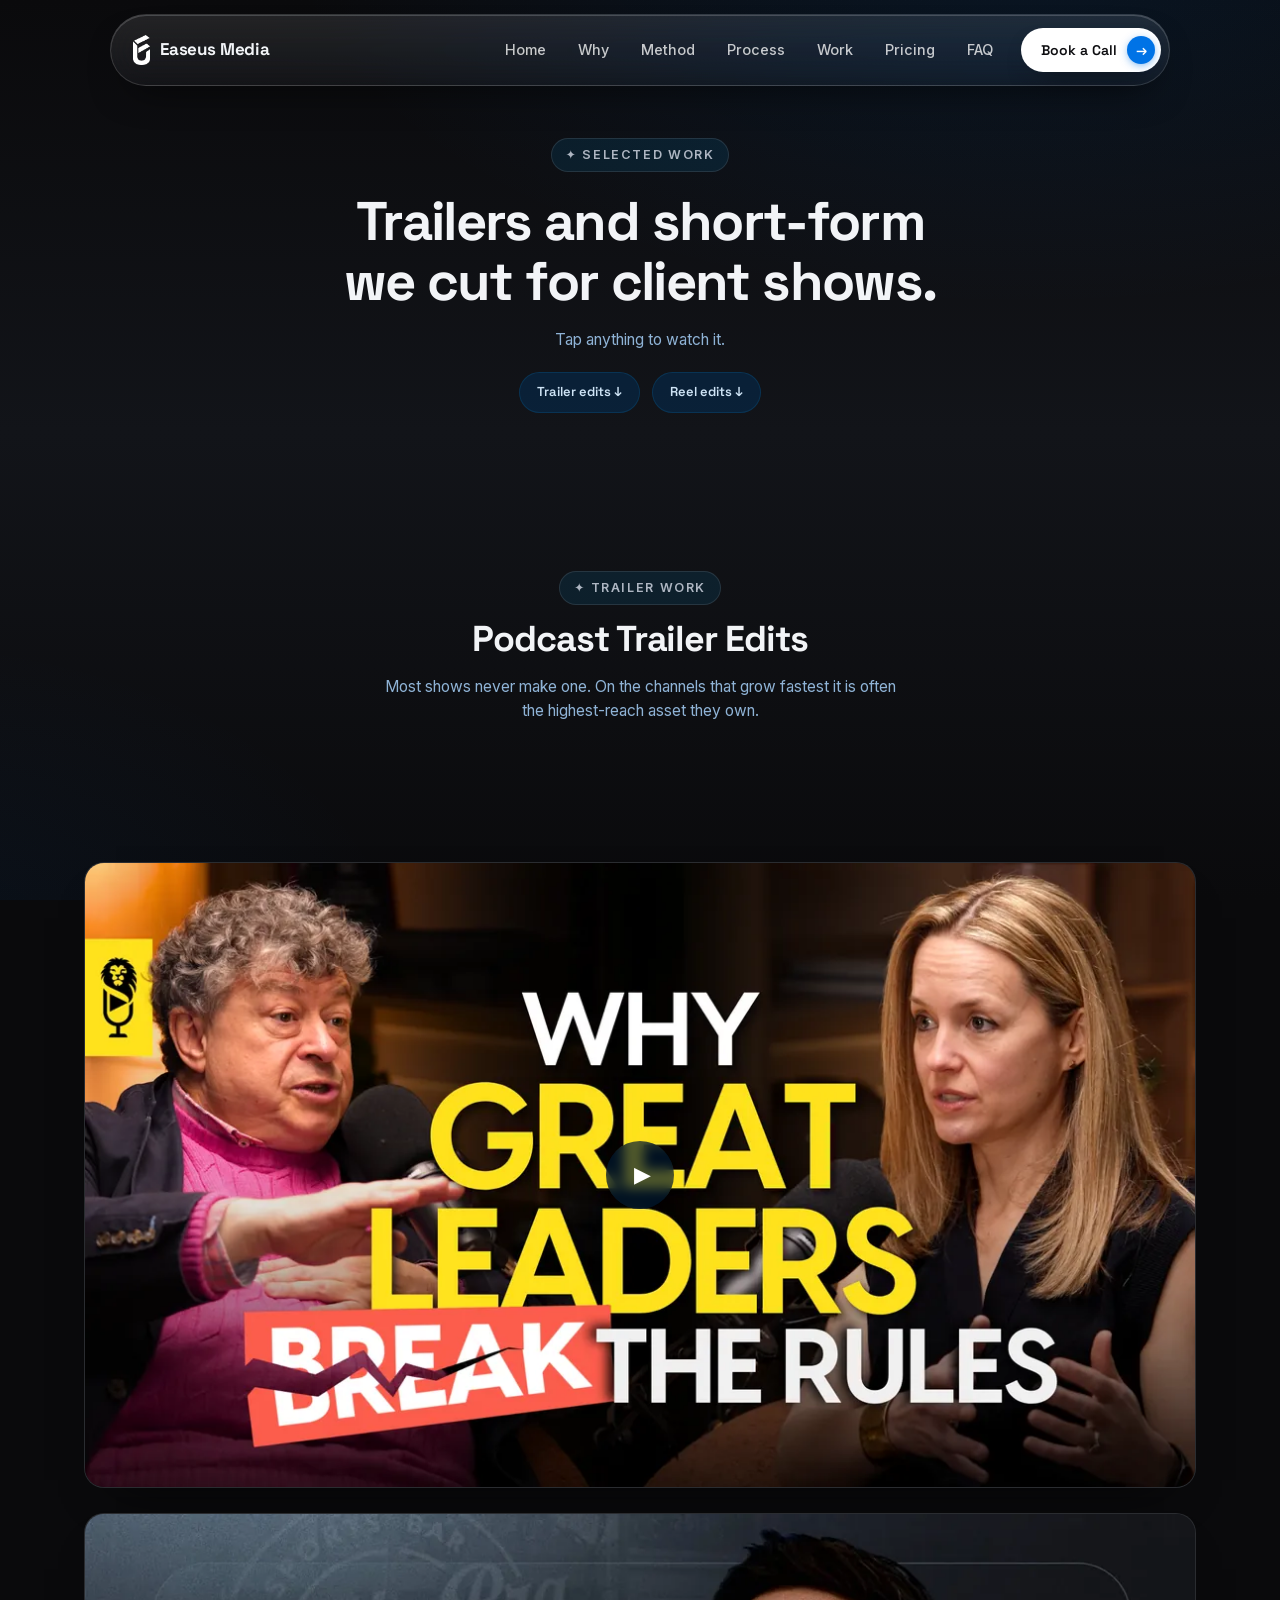
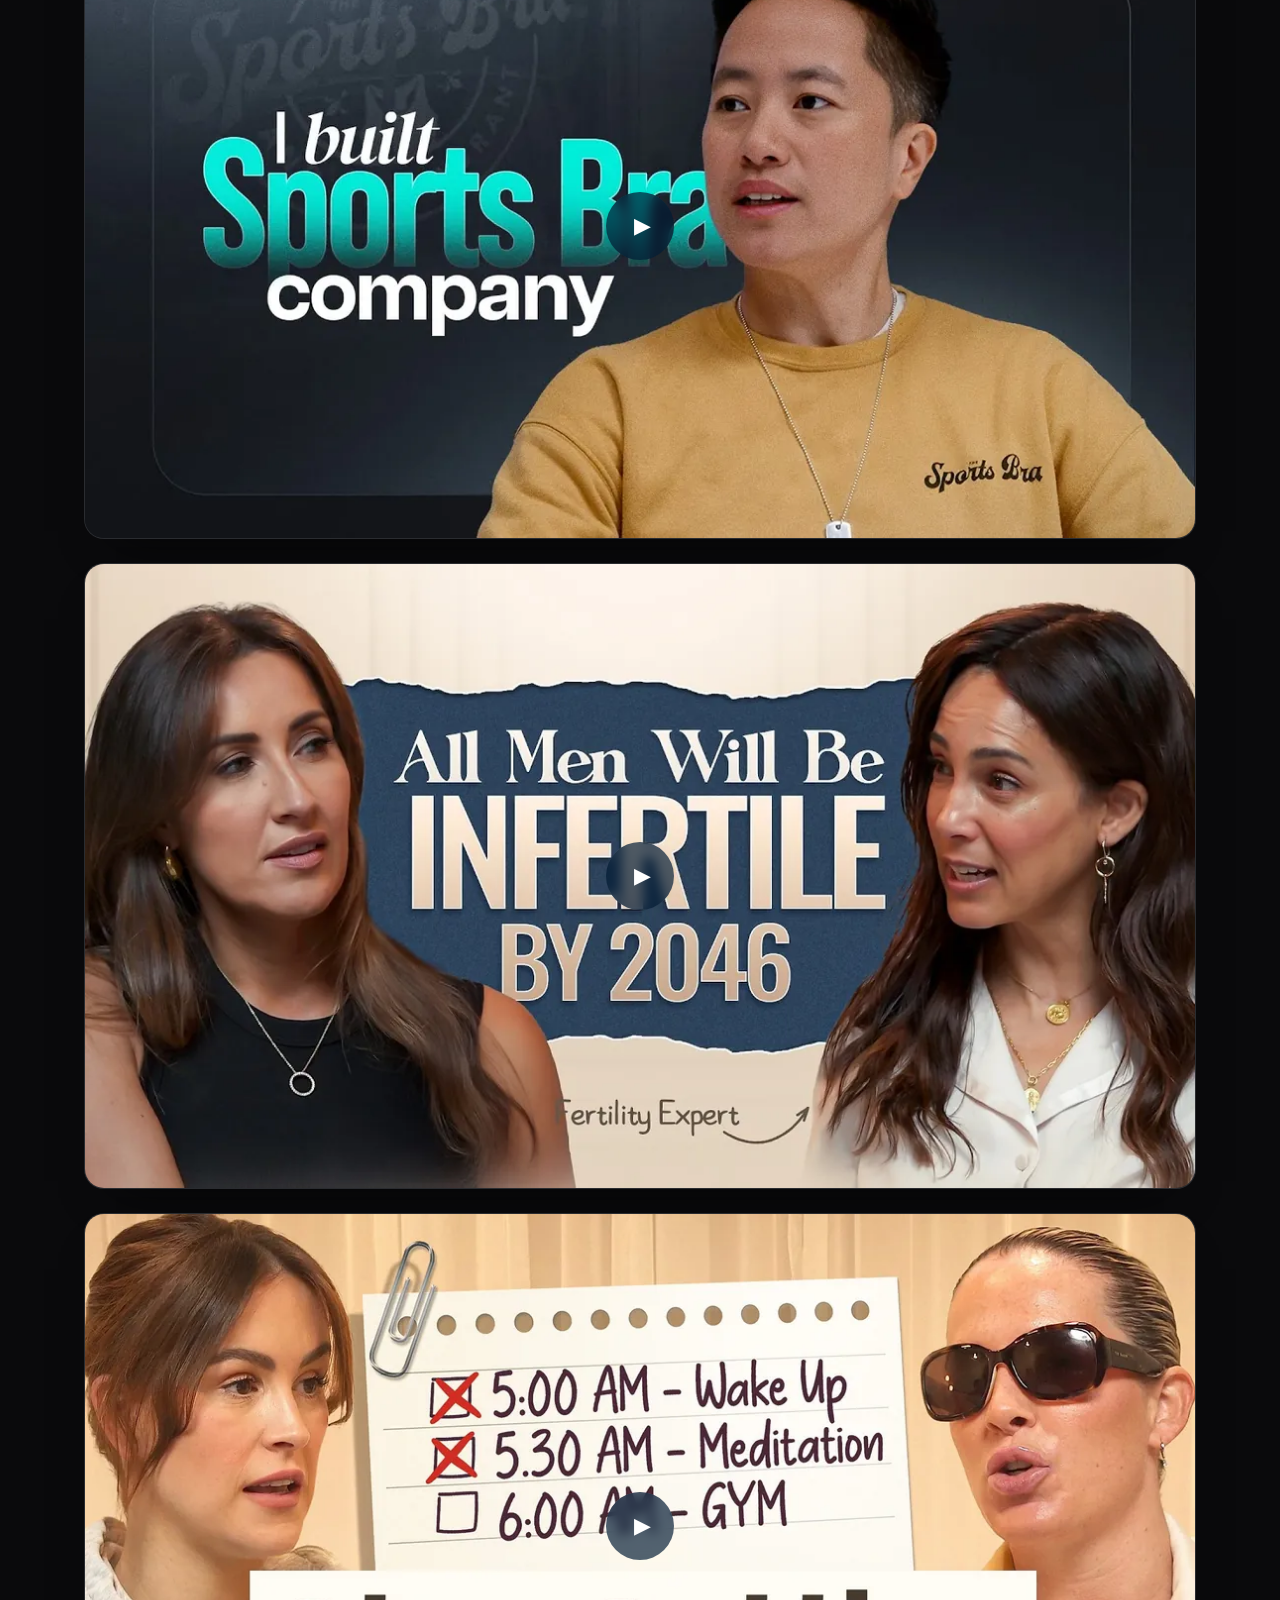
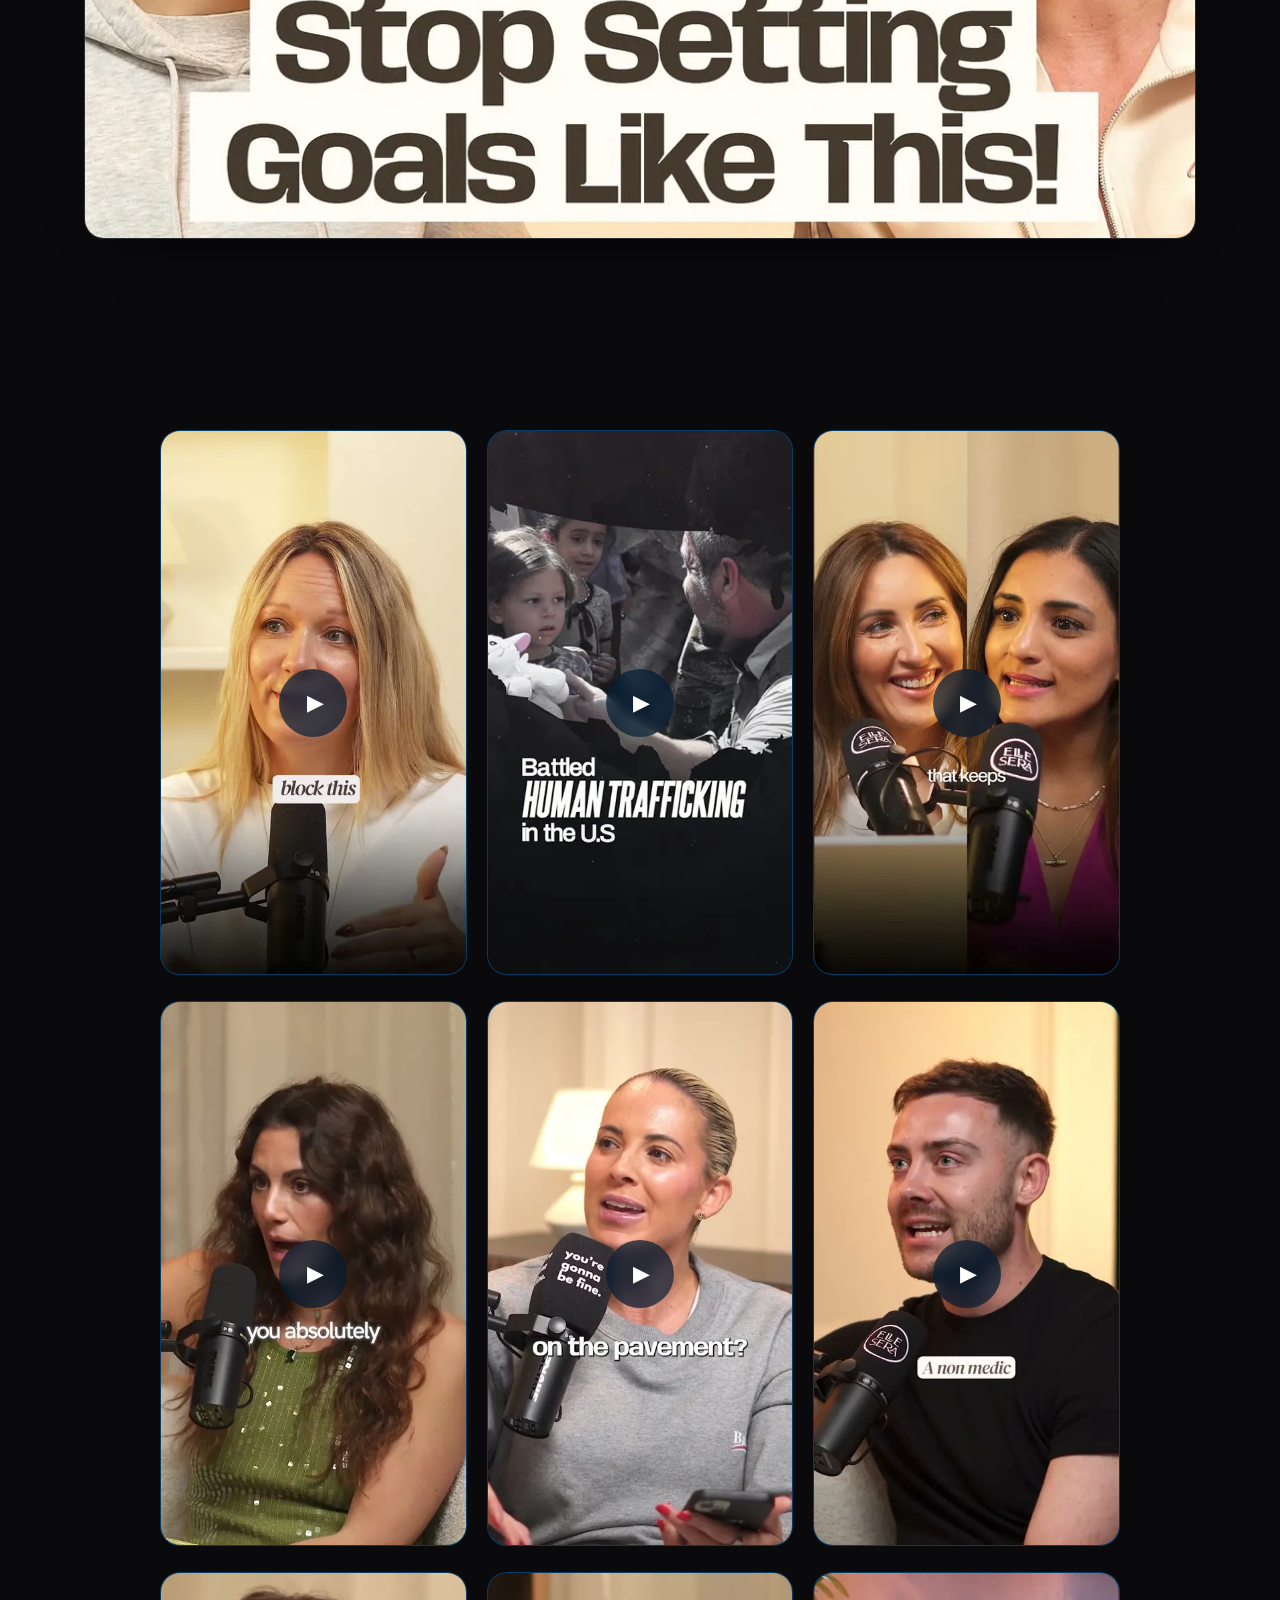
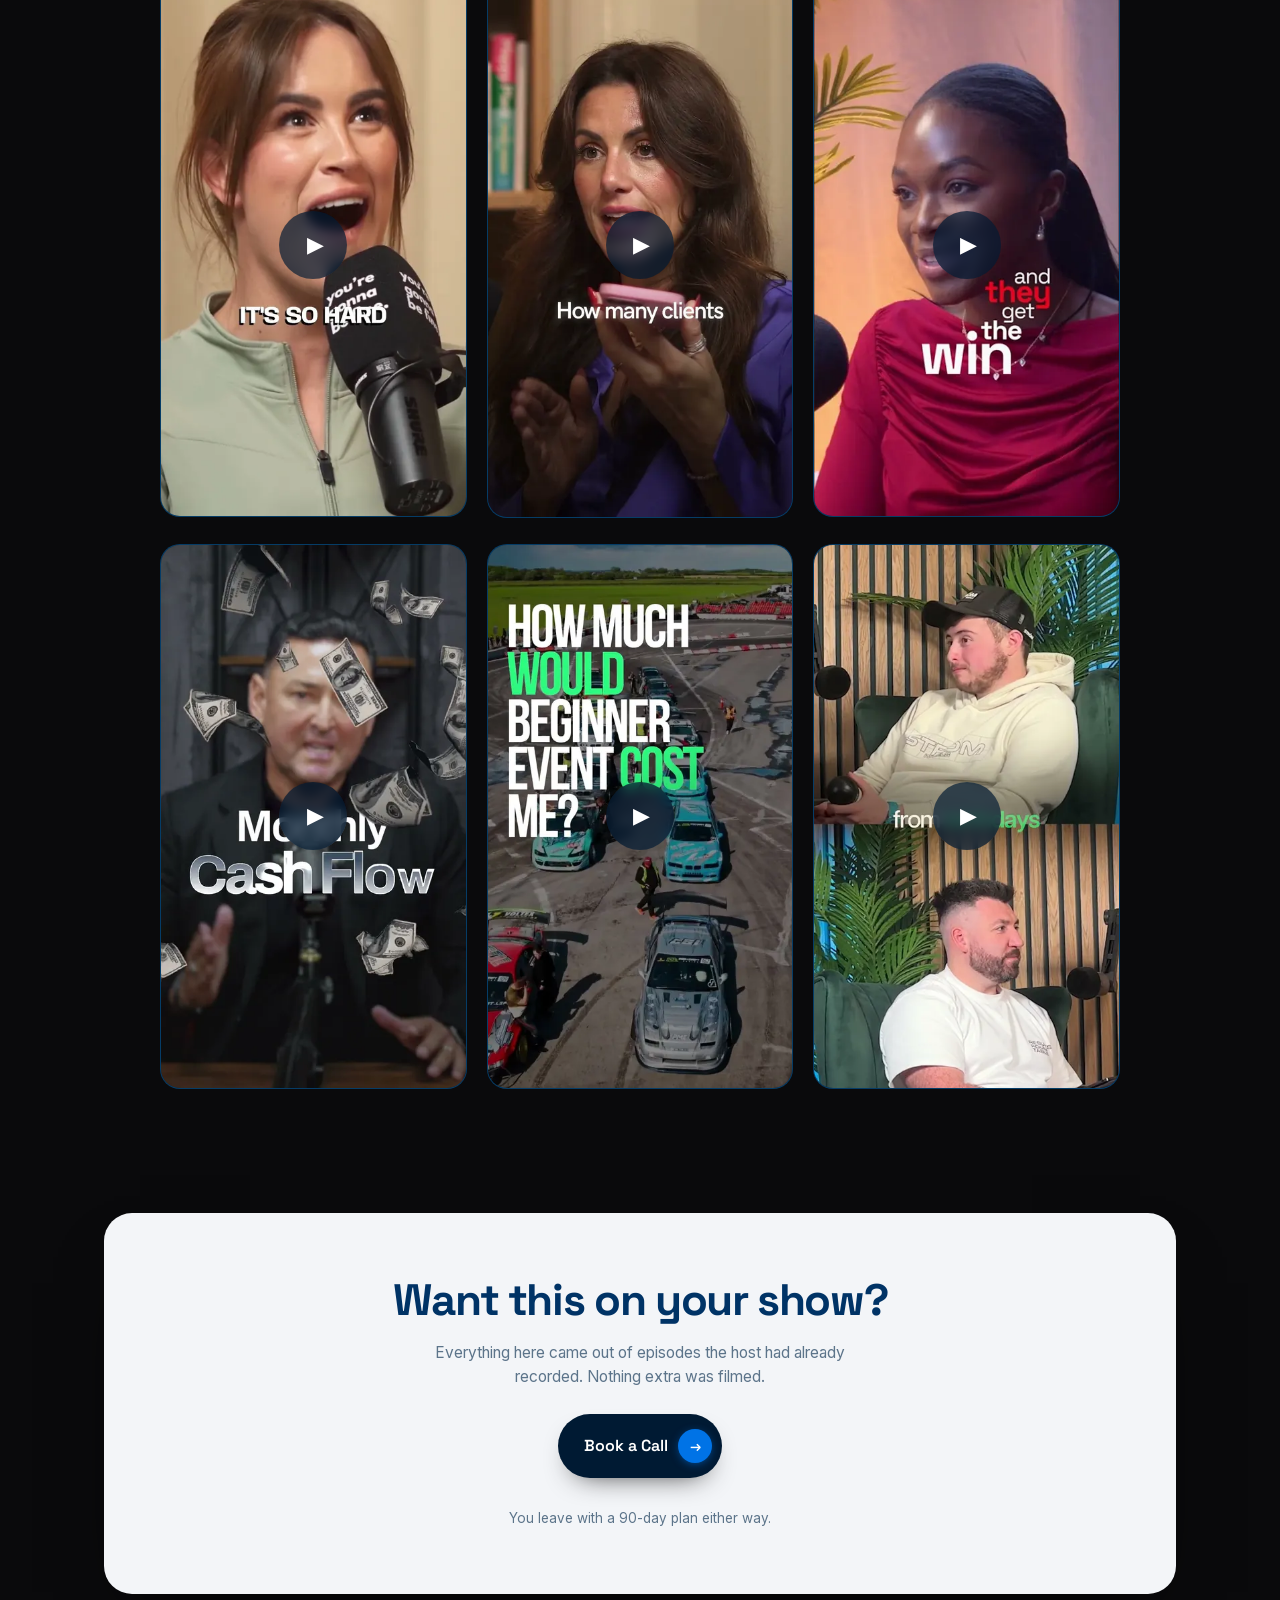
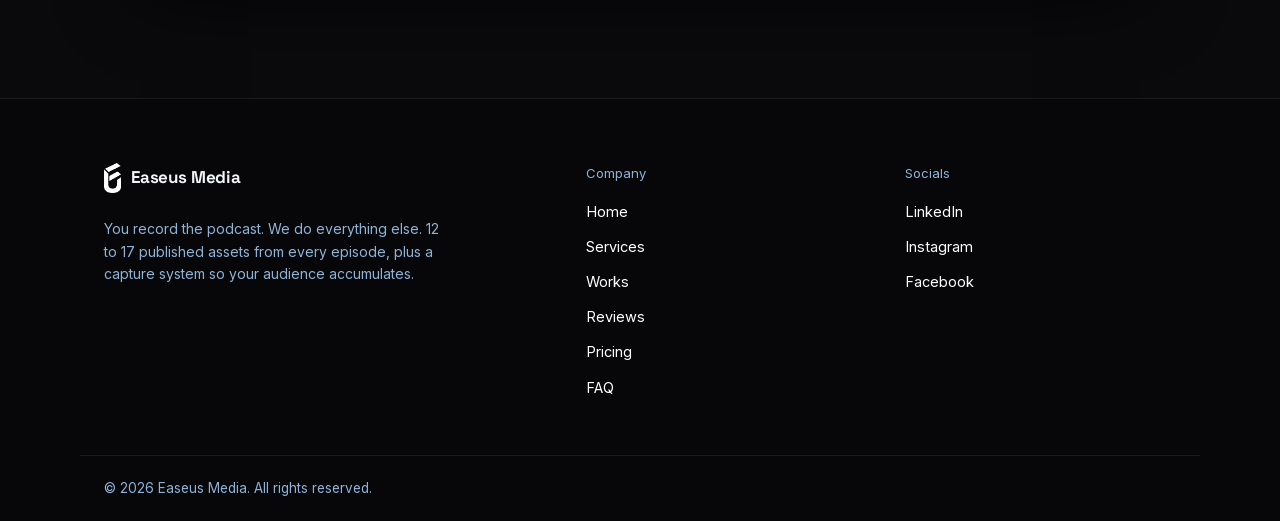
==== commit e2b6dd28: "Back to the pre-UI-pass pages, glow only index.html and projects.html restored to 903698a. Everythin" ====
--- a/projects.html
+++ b/projects.html
@@ -1625,59 +1625,6 @@
 }
 
 
-/* ============================================================
-   Section blend + button proportions
-   ============================================================ */
-
-
-/* buttons: the arrow was setting the height, so every pill came out thick */
-.btn{height:46px;padding:0 9px 0 22px;font-size:15px;}
-.btn .btn-arrow{width:28px;height:28px;font-size:13px;}
-.btn-lg{height:52px;padding:0 10px 0 26px;font-size:15.5px;}
-.btn-lg .btn-arrow{width:32px;height:32px;font-size:14px;}
-.btn-nav{height:40px;padding:0 7px 0 18px;font-size:14px;}
-.btn-nav .btn-arrow{width:26px;height:26px;font-size:12.5px;}
-.btn-ghost,.btn-ghost-line{height:46px;padding:0 16px 0 22px;}
-.route-btn{height:46px;}
-@media(max-width:760px){
-  .btn,.btn-lg,.btn-ghost,.btn-ghost-line,.route-btn{min-height:46px;}
-}
-
-/* nav links: the hover pill took its height from the inherited line-height */
-.nav-links > a:not(.btn){display:inline-flex;align-items:center;height:32px;padding:0 14px;line-height:1;}
-
-/* ---- nav: one highlight that slides, and it knows where you are ---- */
-.nav-links{position:relative;}
-.nav-ind{
-  position:absolute;left:0;top:50%;height:32px;width:0;border-radius:100px;
-  background:rgba(255,255,255,.11);box-shadow:inset 0 1px 0 rgba(255,255,255,.1);
-  transform:translate(0,-50%) scaleX(.6);transform-origin:left center;opacity:0;pointer-events:none;
-  transition:transform .34s cubic-bezier(.22,1,.36,1),width .34s cubic-bezier(.22,1,.36,1),opacity .22s ease;
-}
-.nav-ind.on{opacity:1;}
-.nav-links > a:not(.btn){position:relative;z-index:1;}
-.nav-links > a:not(.btn):hover{background:transparent;}
-.nav-links > a.here{color:#fff;}
-/* hairline between the links and the call button */
-.nav-links > .btn-nav{margin-left:12px;position:relative;}
-.nav-links > .btn-nav::before{content:"";position:absolute;left:-7px;top:50%;transform:translateY(-50%);
-  width:1px;height:20px;background:rgba(255,255,255,.16);}
-.brand{transition:opacity .2s ease;}
-.brand:hover{opacity:.78;}
-@media(max-width:760px){
-  .nav-ind{display:none;}
-  .nav-links > a:not(.btn):hover{background:rgba(255,255,255,.1);}
-  .nav-links > .btn-nav{margin-left:4px;}
-  .nav-links > .btn-nav::before{display:none;}
-}
-
-/* only the pill is glass: .nav still carried a full-width blur, which drew a
-   hard band across the top of the page wherever content scrolled under it */
-.nav,.nav.stuck,.nav.scrolled{
-  backdrop-filter:none !important;-webkit-backdrop-filter:none !important;
-  transform:none !important;will-change:auto !important;
-}
-
 /* ---- Cards light up under the cursor ---- */
 .glowcard{position:relative;transition:border-color .25s ease,box-shadow .3s ease;}
 .glowcard::after{
@@ -2047,66 +1994,6 @@
 
 </script>
 <script>
-/* Nav: a single highlight that follows the cursor and rests on the current section */
-(function(){
-  var wrap = document.getElementById('nav-links');
-  if (!wrap) return;
-  var items = [].slice.call(wrap.querySelectorAll('a:not(.btn)'));
-  if (!items.length) return;
-
-  var ind = document.createElement('span');
-  ind.className = 'nav-ind';
-  ind.setAttribute('aria-hidden', 'true');
-  wrap.insertBefore(ind, wrap.firstChild);
-
-  var pinned = wrap.querySelector('a[aria-current="page"]');   /* Work, on the work page */
-  var here = pinned || null;
-  if (here) here.classList.add('here');
-
-  function moveTo(a){
-    if (!a || window.innerWidth < 761) { ind.classList.remove('on'); return; }
-    ind.style.width = a.offsetWidth + 'px';
-    ind.style.transform = 'translate(' + a.offsetLeft + 'px,-50%) scaleX(1)';
-    ind.classList.add('on');
-  }
-  function rest(){ here ? moveTo(here) : ind.classList.remove('on'); }
-
-  items.forEach(function(a){
-    a.addEventListener('mouseenter', function(){ moveTo(a); });
-    a.addEventListener('focus', function(){ moveTo(a); });
-  });
-  wrap.addEventListener('mouseleave', rest);
-  wrap.addEventListener('focusout', rest);
-  window.addEventListener('resize', rest, { passive: true });
-
-  /* rest on whichever section is under the middle of the screen */
-  if (!pinned && 'IntersectionObserver' in window) {
-    var map = {}, ids = [];
-    items.forEach(function(a){
-      var h = a.getAttribute('href') || '', i = h.indexOf('#');
-      if (i < 0) return;
-      var el = document.getElementById(h.slice(i + 1));
-      if (el) { map[el.id] = { el: el, link: a, seen: false }; ids.push(el.id); }
-    });
-    if (ids.length) {
-      var io = new IntersectionObserver(function(entries){
-        entries.forEach(function(e){ map[e.target.id].seen = e.isIntersecting; });
-        var current = null;
-        ids.forEach(function(id){ if (map[id].seen) current = id; });
-        items.forEach(function(a){ a.classList.remove('here'); });
-        here = current ? map[current].link : null;
-        if (here) here.classList.add('here');
-        rest();
-      }, { rootMargin: '-45% 0px -50% 0px', threshold: 0 });
-      ids.forEach(function(id){ io.observe(map[id].el); });
-    }
-  }
-
-  if (document.fonts && document.fonts.ready) document.fonts.ready.then(rest);
-  rest();
-})();
-</script>
-<script>
 /* Cards light up under the cursor — one pointer handler for all of them */
 (function(){
   var calm = window.matchMedia && window.matchMedia('(prefers-reduced-motion: reduce)').matches;
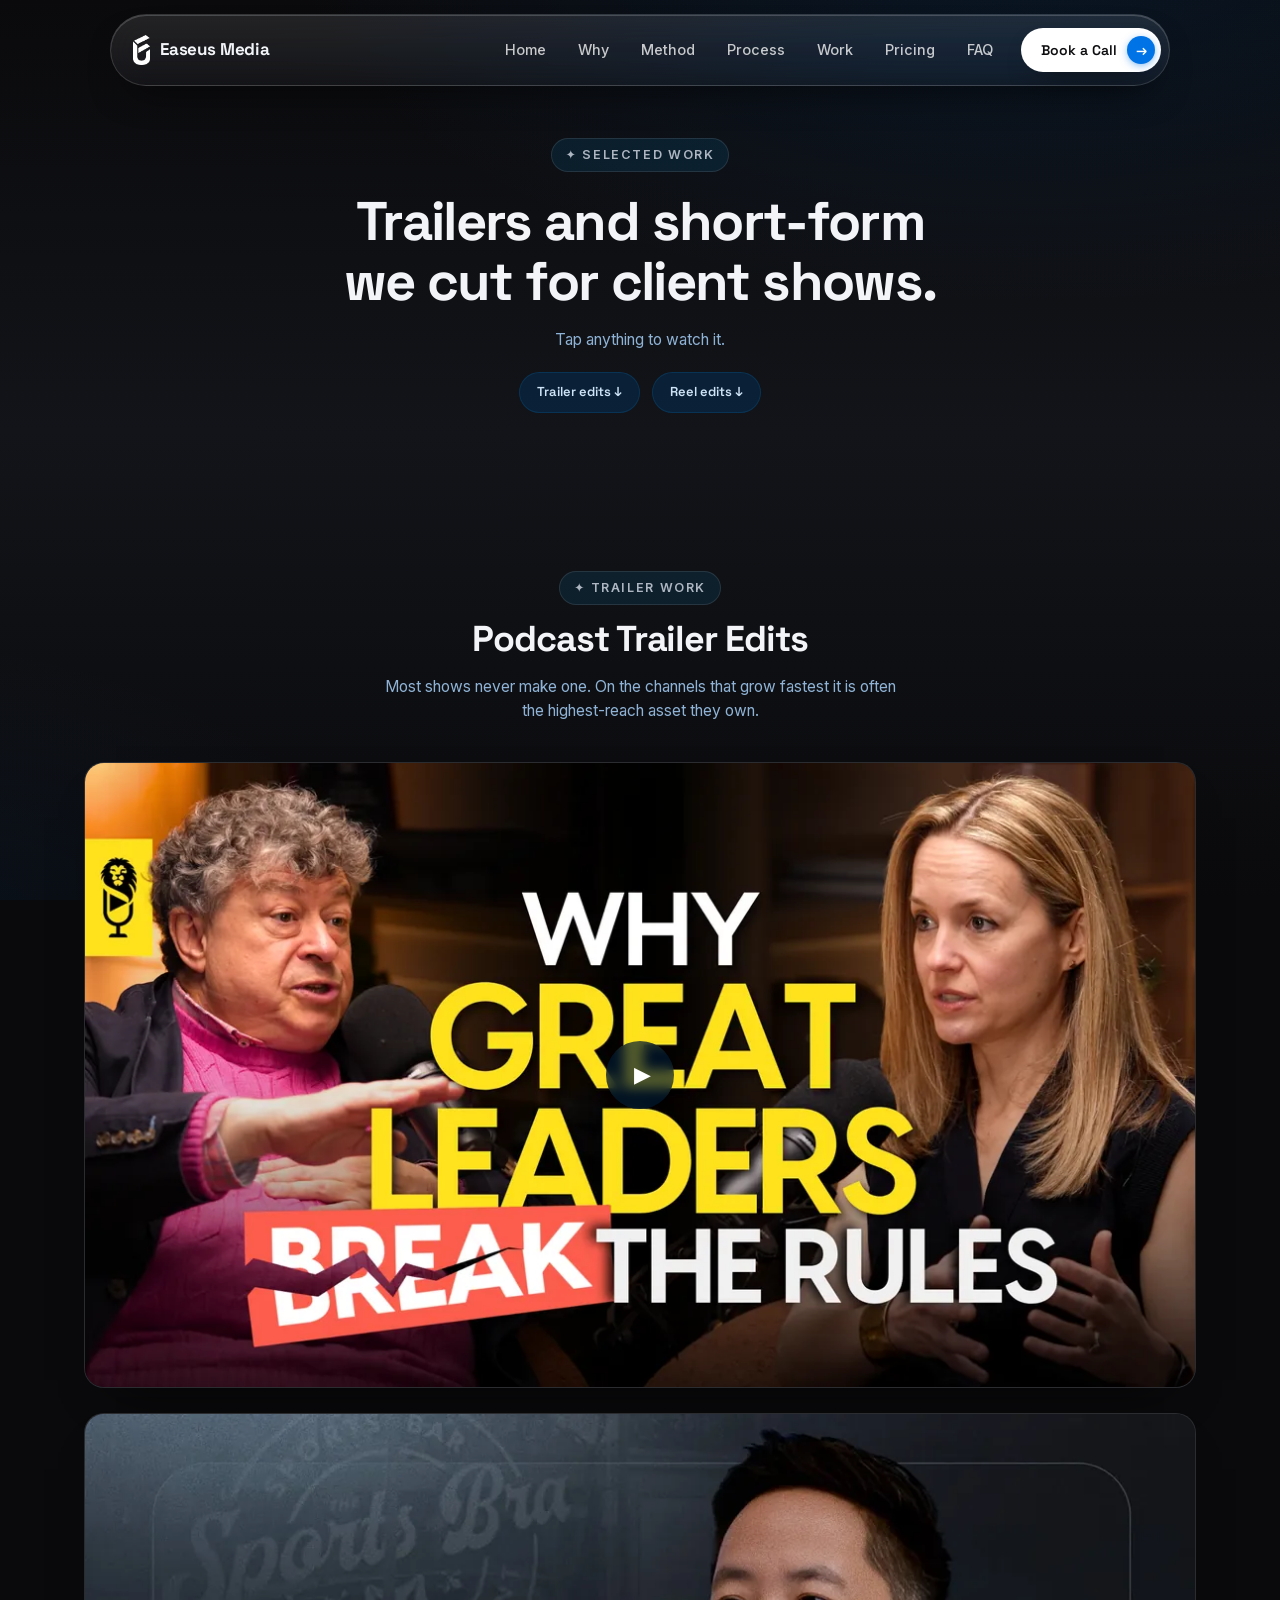
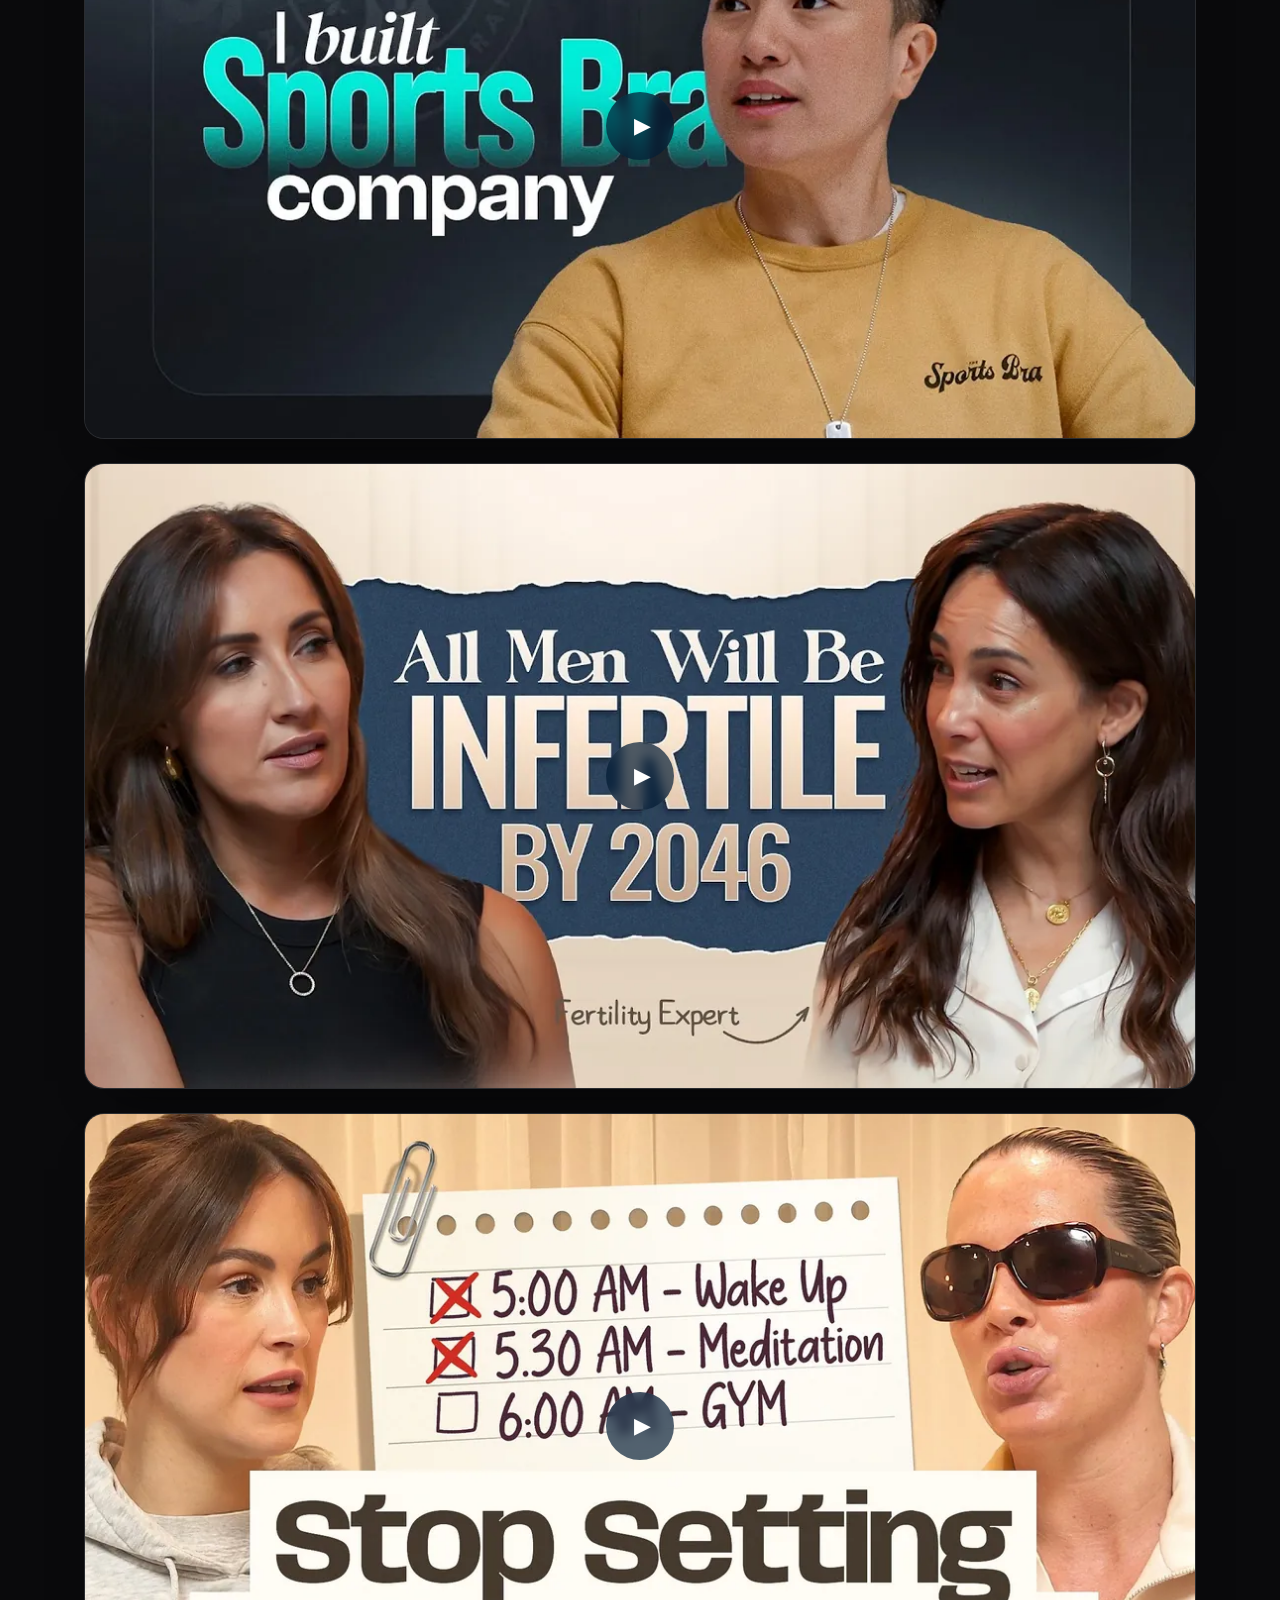
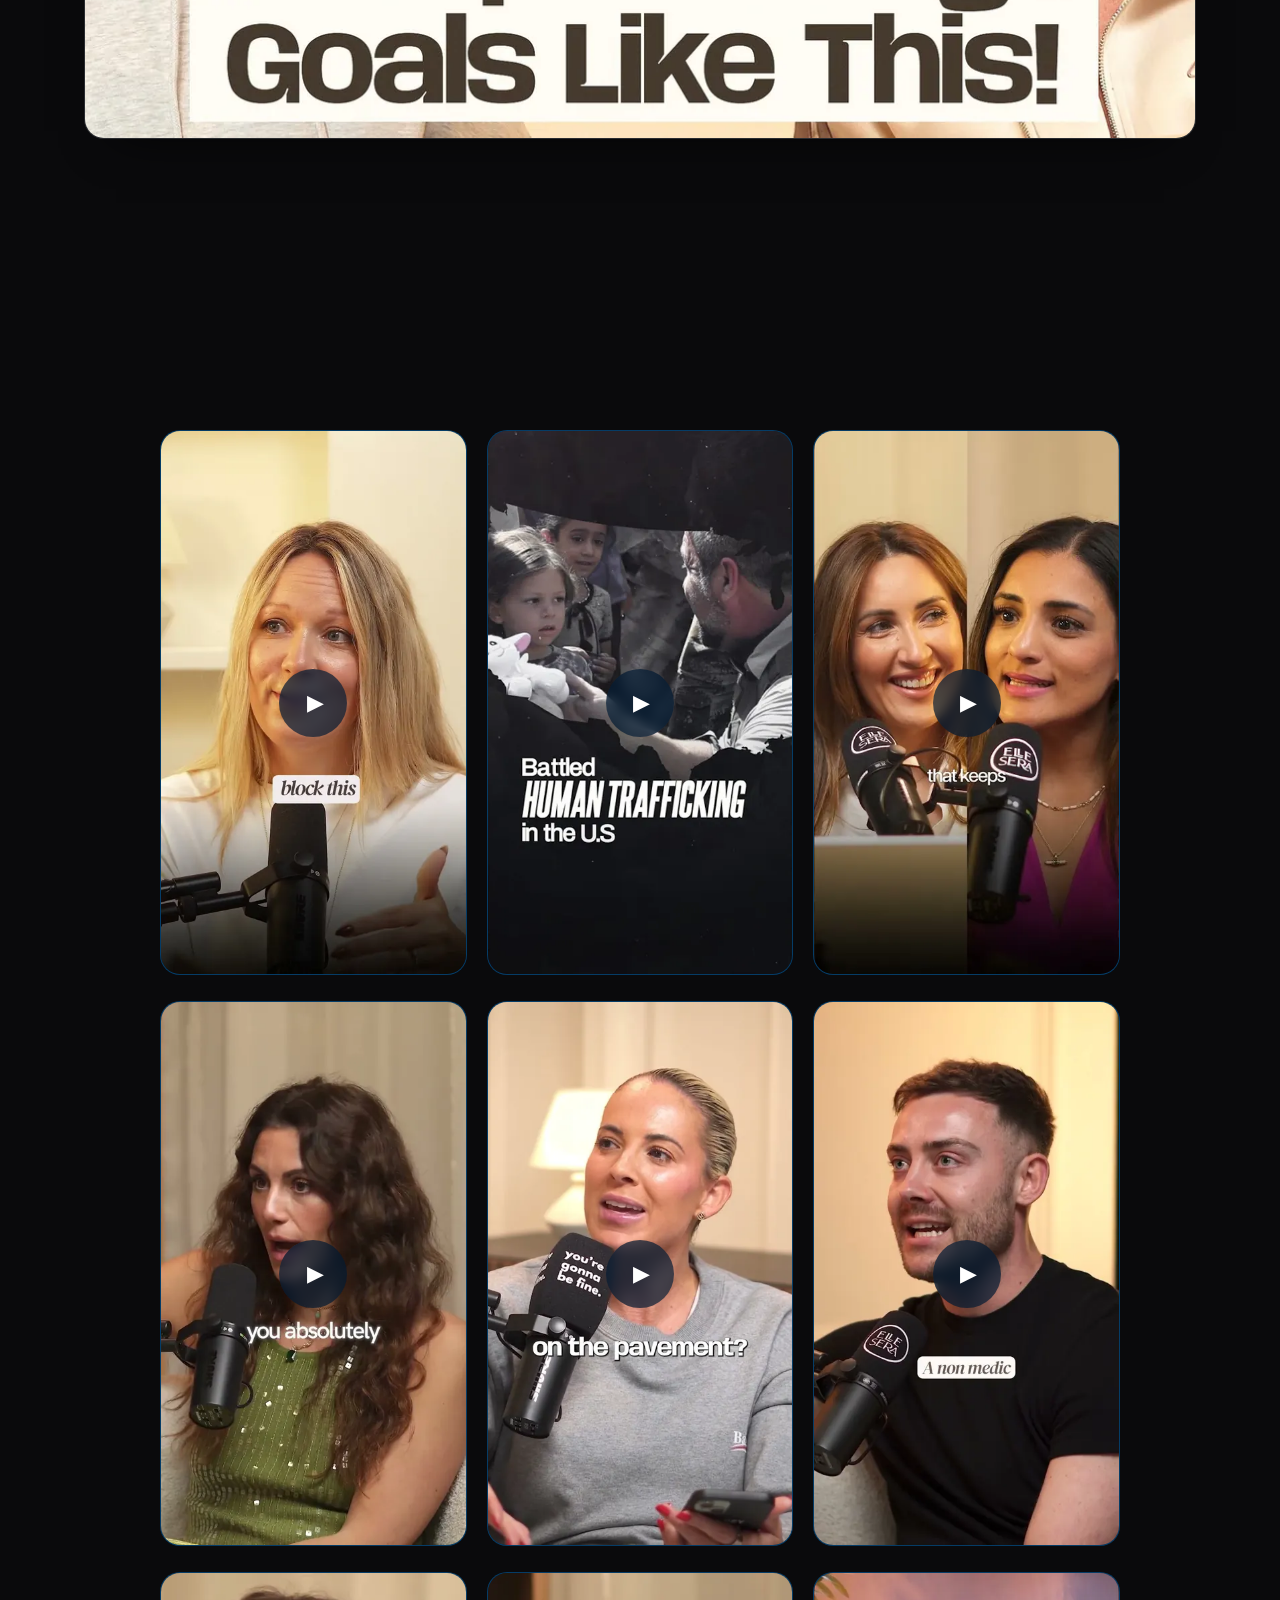
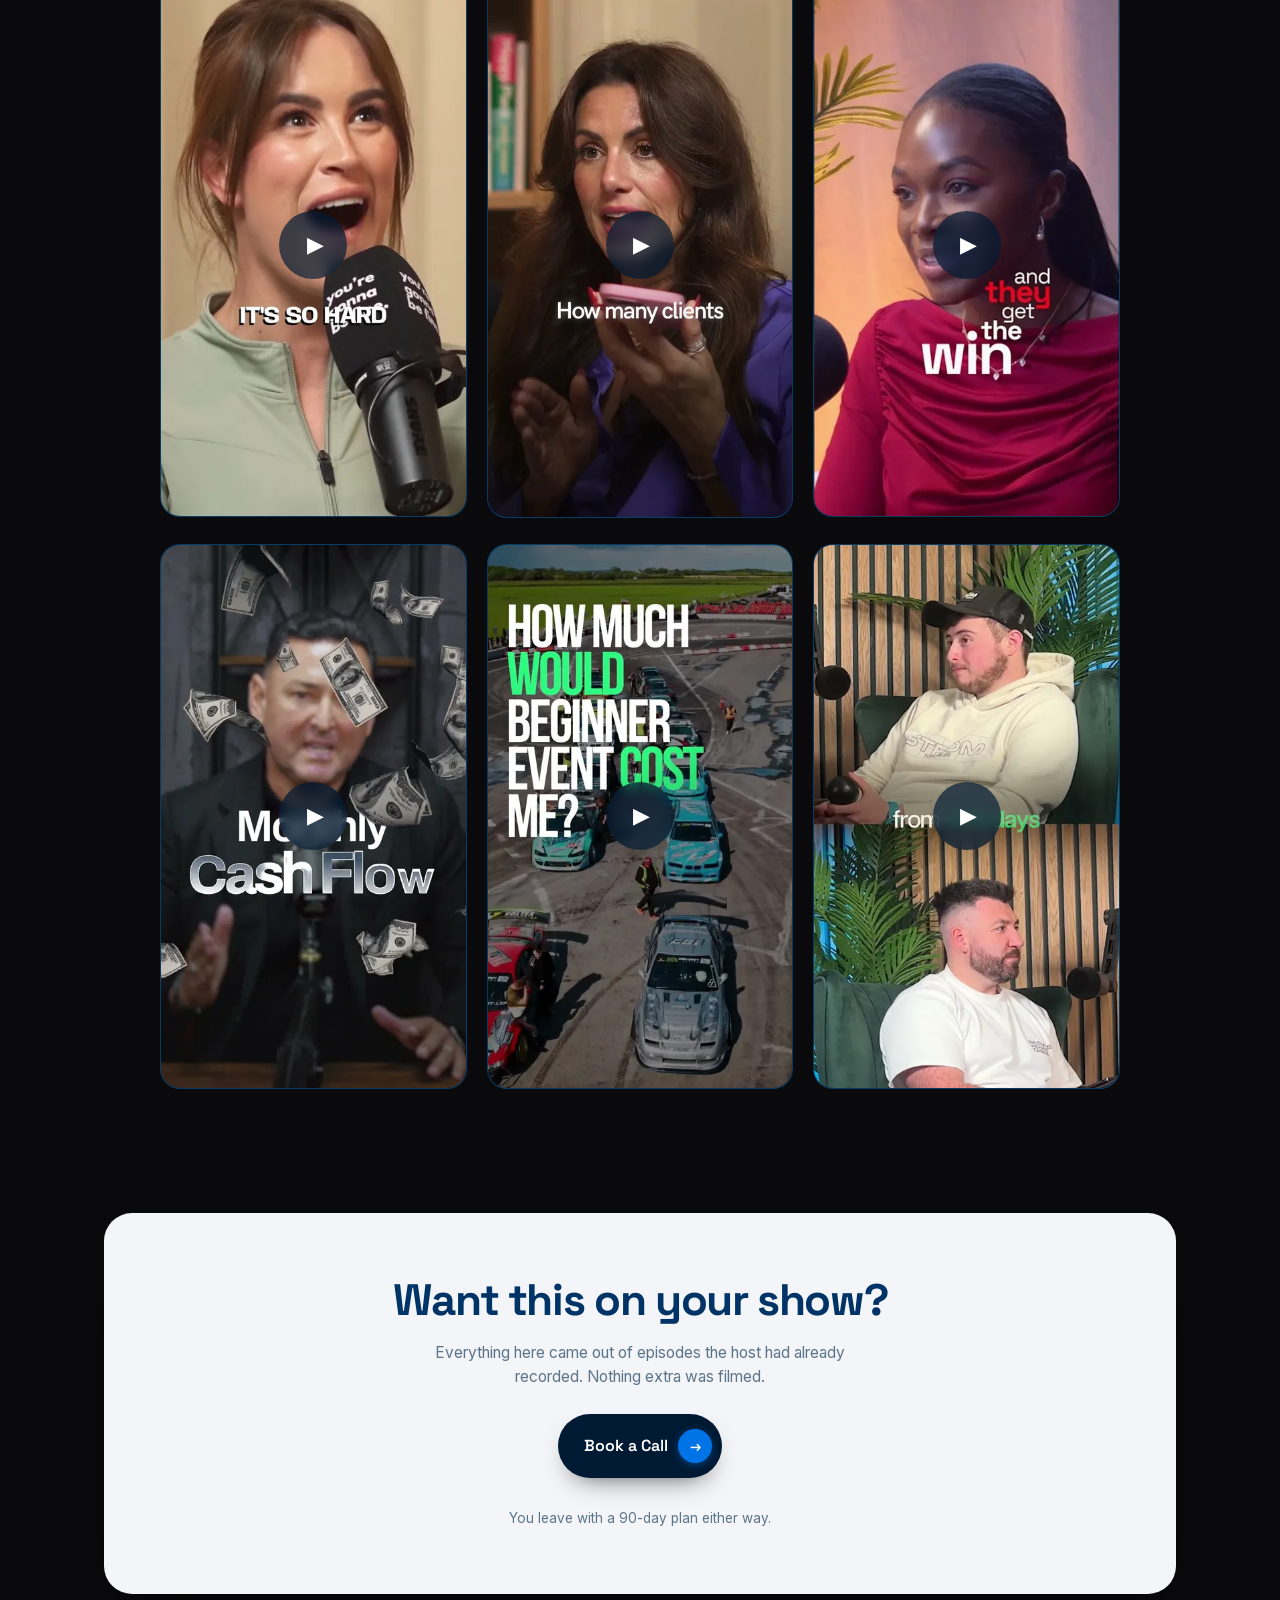
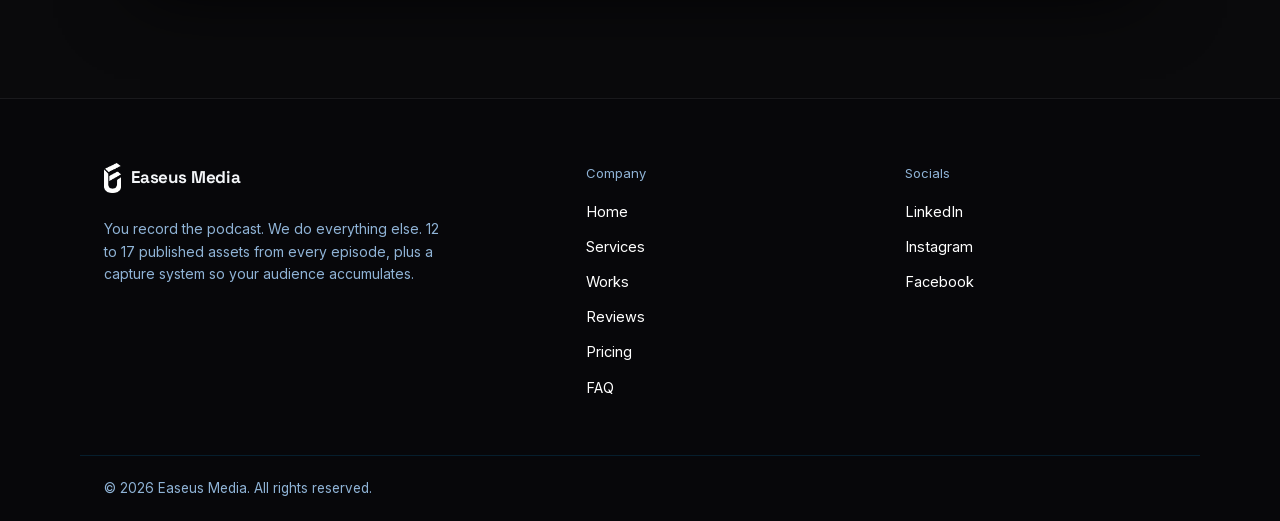
==== commit 5563e13f: "Revert the glow: position:relative moved the diagram labels Adding position:relative to .stage/.cap/" ====
--- a/projects.html
+++ b/projects.html
@@ -1624,17 +1624,6 @@
     border:1px solid rgba(255,255,255,.14);box-shadow:0 24px 60px -24px rgba(0,0,0,.9);}
 }
 
-
-/* ---- Cards light up under the cursor ---- */
-.glowcard{position:relative;transition:border-color .25s ease,box-shadow .3s ease;}
-.glowcard::after{
-  content:"";position:absolute;inset:0;border-radius:inherit;pointer-events:none;
-  opacity:0;transition:opacity .3s ease;
-  background:radial-gradient(240px circle at var(--gx,50%) var(--gy,0%), rgba(0,170,255,.15), transparent 62%);
-}
-.glowcard:hover::after{opacity:1;}
-.glowcard:hover{border-color:rgba(0,170,255,.4) !important;}
-@media (prefers-reduced-motion: reduce){ .glowcard::after{display:none;} }
 </style>
 </head>
 <body>
@@ -1993,34 +1982,5 @@
 })();
 
 </script>
-<script>
-/* Cards light up under the cursor — one pointer handler for all of them */
-(function(){
-  var calm = window.matchMedia && window.matchMedia('(prefers-reduced-motion: reduce)').matches;
-  var fine = !window.matchMedia || window.matchMedia('(hover: hover) and (pointer: fine)').matches;
-  var GLOW = '.trailer,.pcard,.wstat,.stage,.cap,.plan,.route,.gnt:not(.gnt-ice),' +
-             '.faq-item,.tsm,.step,.fstep.us,.fanout';
-  var cards = [].slice.call(document.querySelectorAll(GLOW)).filter(function(el){
-    return !el.closest('.section-light,.cta');     /* blue glow on a white card reads wrong */
-  });
-  cards.forEach(function(el){ el.classList.add('glowcard'); });
-  if (!fine || calm || !cards.length) return;
-
-  var frame = 0, want = null;
-  document.addEventListener('pointermove', function(e){
-    var c = e.target.closest && e.target.closest('.glowcard');
-    if (!c) return;
-    want = [c, e.clientX, e.clientY];
-    if (!frame) frame = requestAnimationFrame(paint);
-  }, { passive: true });
-  function paint(){
-    frame = 0;
-    if (!want) return;
-    var r = want[0].getBoundingClientRect();
-    want[0].style.setProperty('--gx', (want[1] - r.left) + 'px');
-    want[0].style.setProperty('--gy', (want[2] - r.top) + 'px');
-  }
-})();
-</script>
 </body>
 </html>
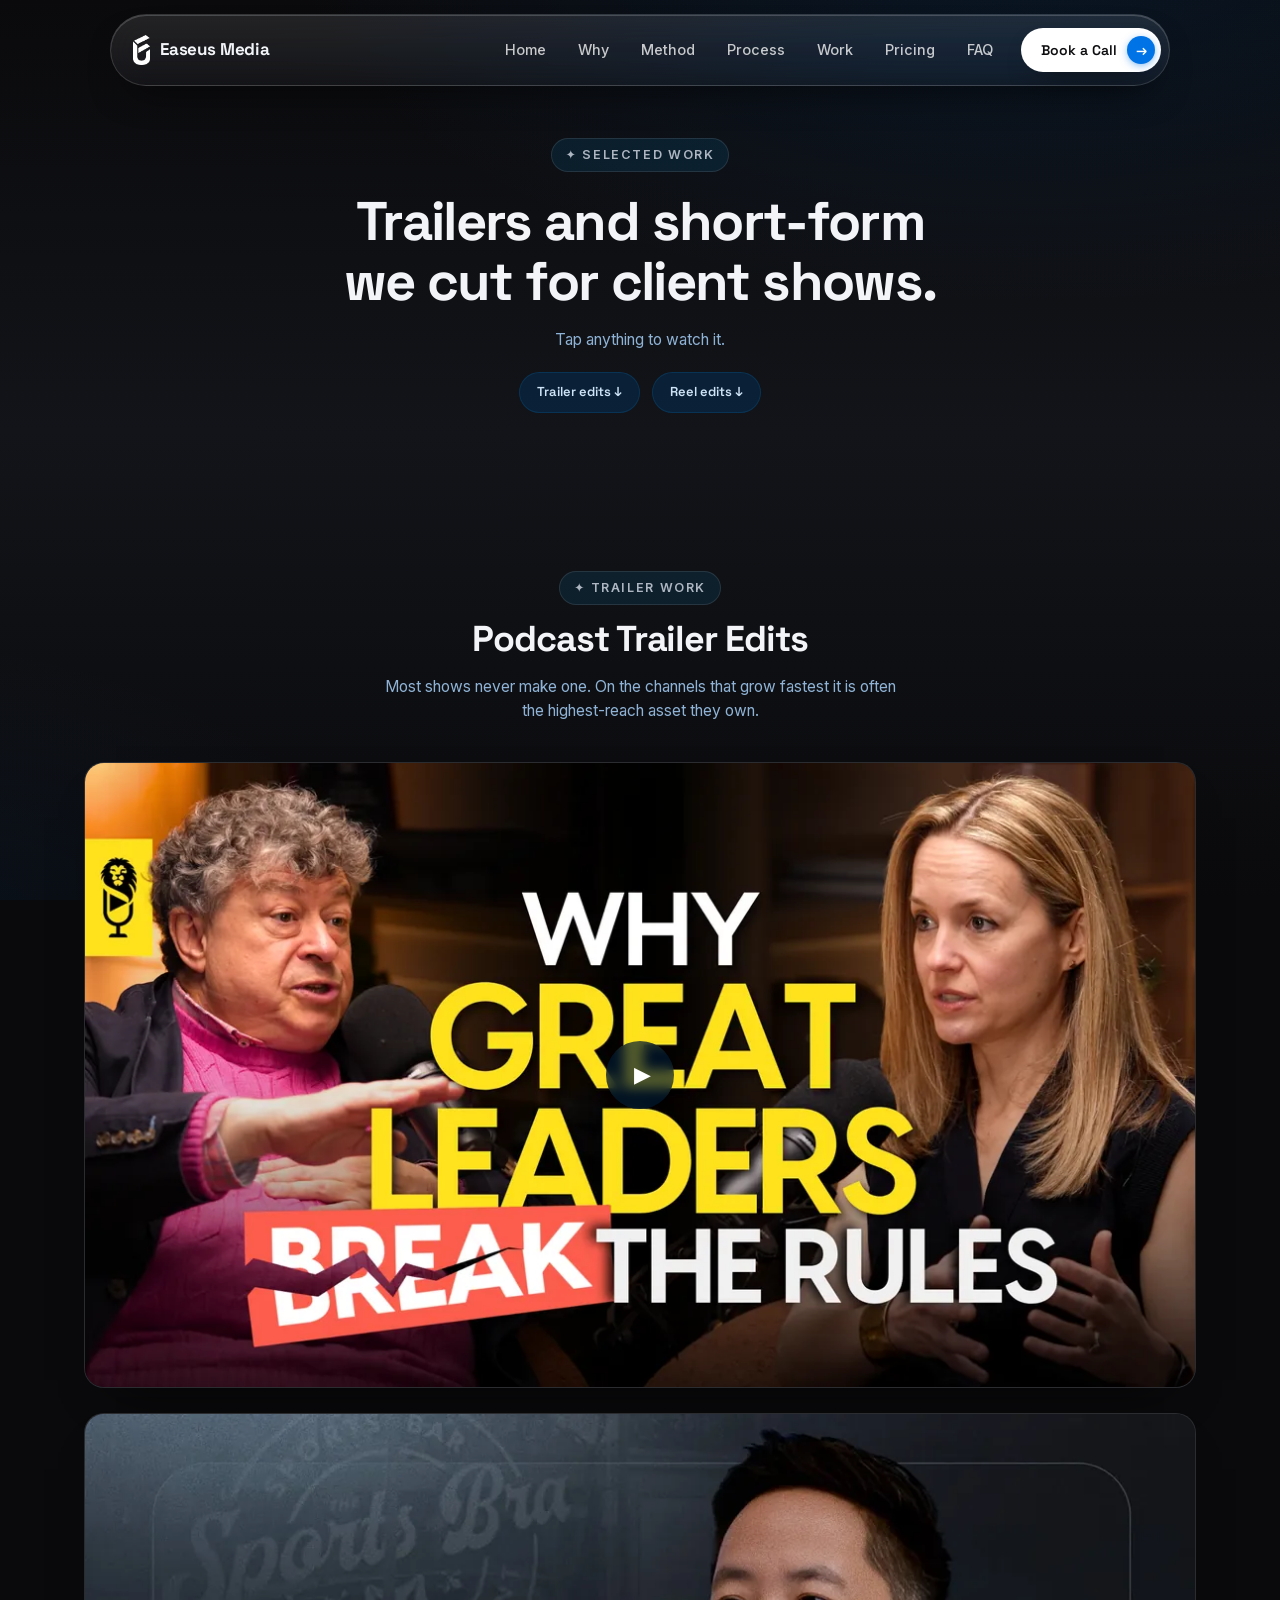
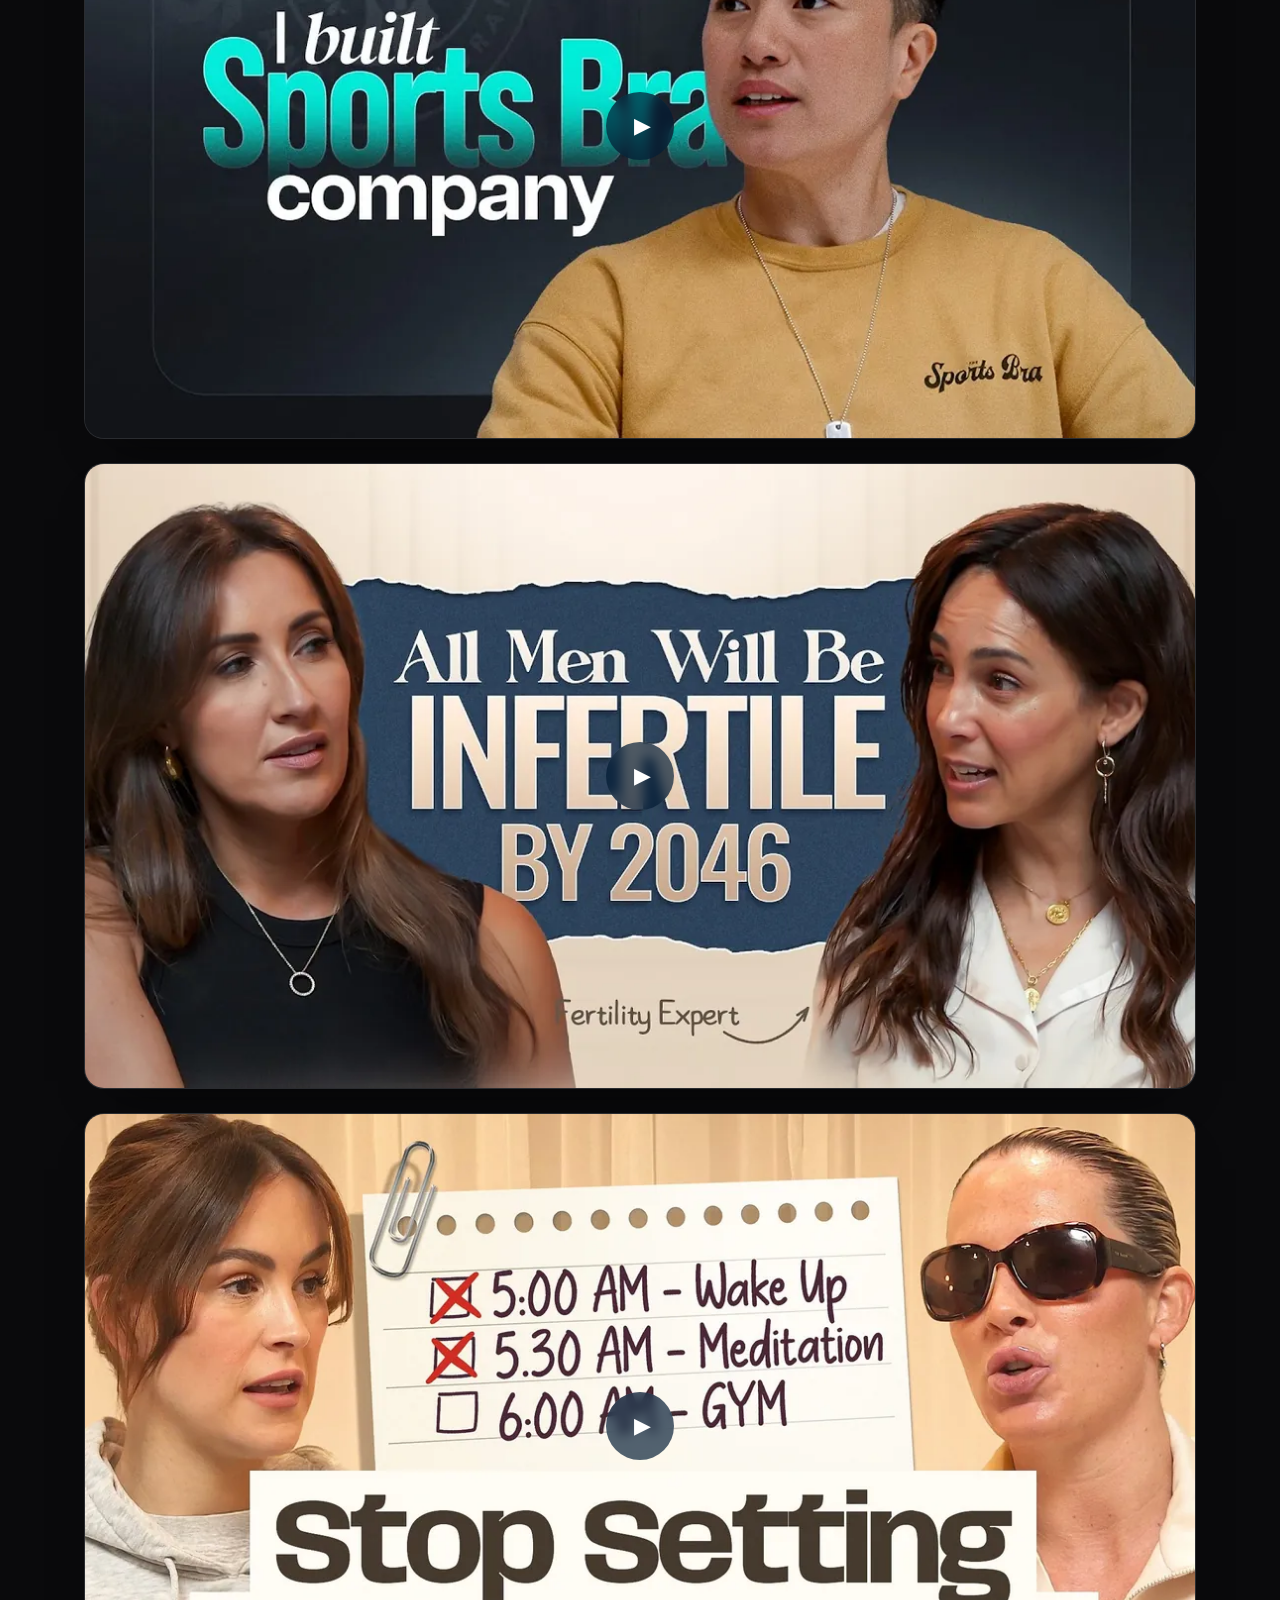
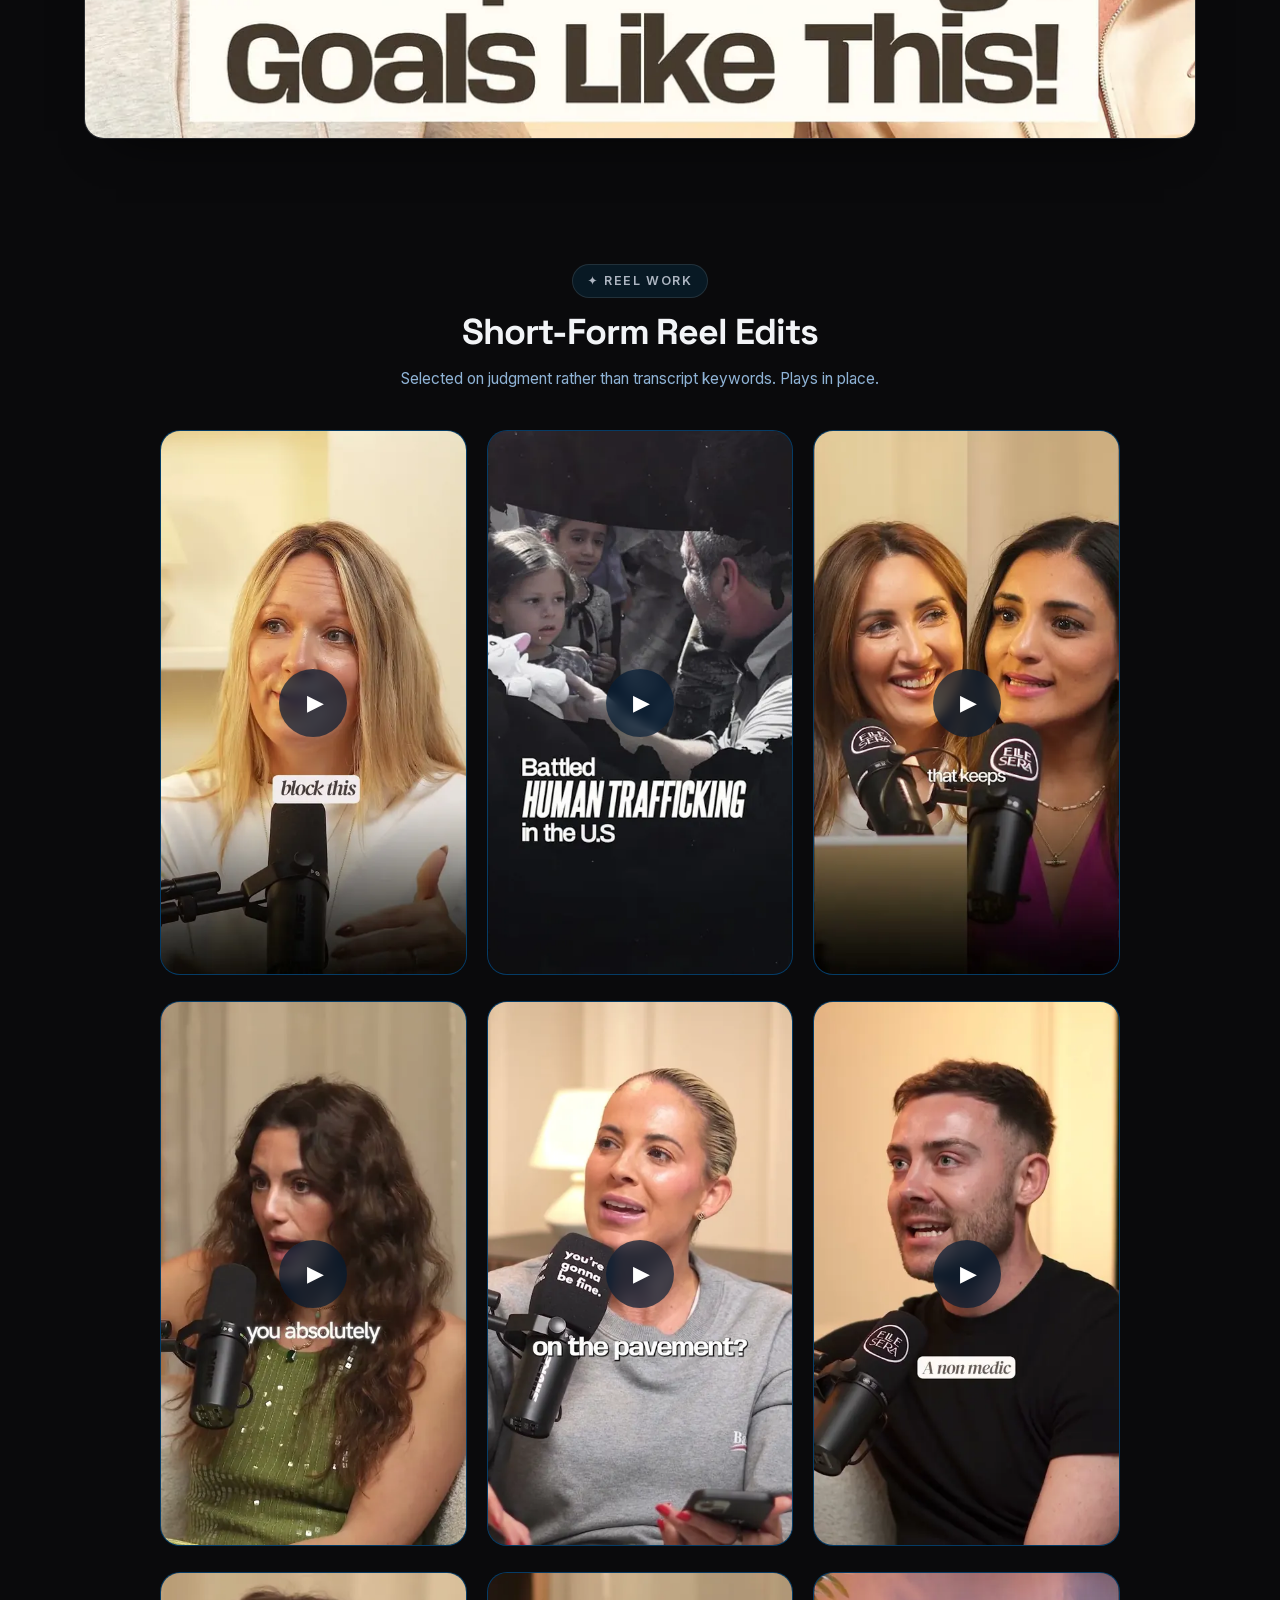
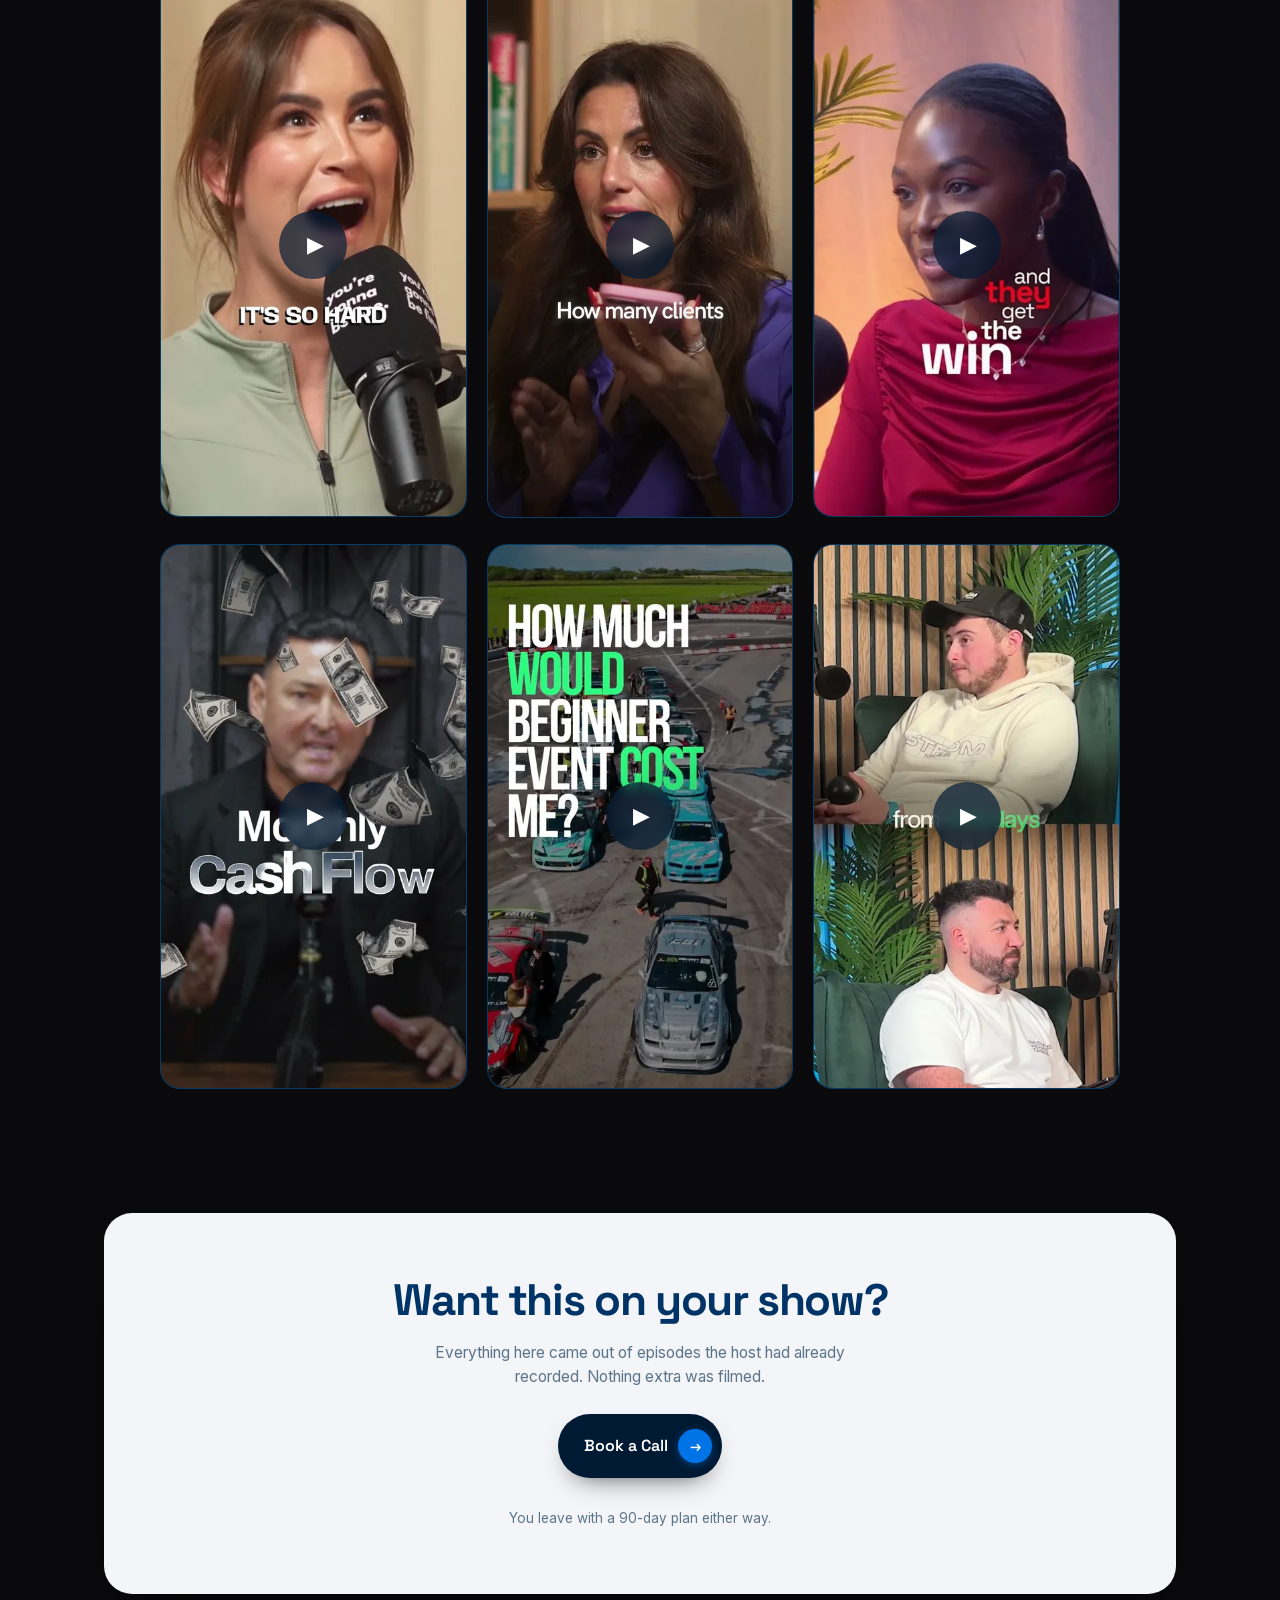
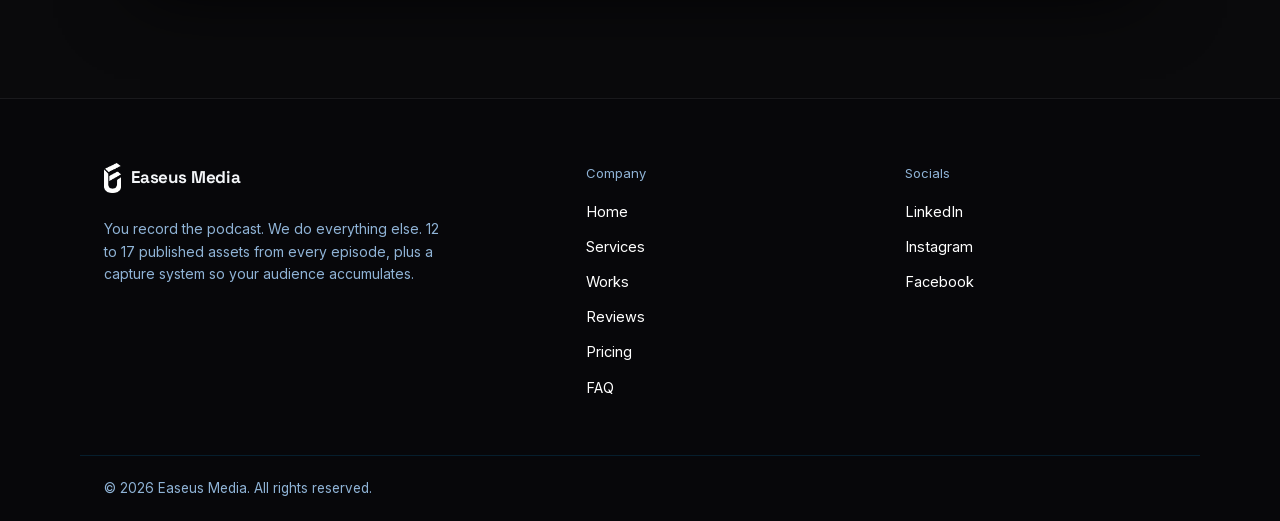
==== commit 3ce9fba0: "Fix the glass rectangle, hamburger outline, mobile gutters, hero edge; glow back safely - .nav had t" ====
--- a/projects.html
+++ b/projects.html
@@ -1624,6 +1624,52 @@
     border:1px solid rgba(255,255,255,.14);box-shadow:0 24px 60px -24px rgba(0,0,0,.9);}
 }
 
+
+/* glass belongs to the nav pill only: .nav is a full-width bar, so its blur
+   frosted a band right across the page */
+.nav,.nav.stuck,.nav.scrolled{backdrop-filter:none !important;-webkit-backdrop-filter:none !important;}
+
+/* .nav sat on its own compositing layer, which stopped Chrome clipping the
+   pill's blur to its 100px radius — that is the rectangle of glass */
+.nav{transform:none !important;will-change:auto !important;}
+
+/* the hamburger was outlined in accent blue */
+.nav-toggle{border-color:rgba(255,255,255,.16) !important;}
+
+/* phones: content sat almost on the edge, and the nav pill did not line up with it */
+@media (max-width:760px){
+  .container{padding-inline:22px;}
+  .nav{padding-left:22px !important;padding-right:22px !important;}
+  .nav-inner{padding:7px 7px 7px 16px;}
+}
+@media (max-width:374px){
+  .container{padding-inline:18px;}
+  .nav{padding-left:18px !important;padding-right:18px !important;}
+}
+
+/* ---- Cards light up under the cursor (background only: nothing moves) ---- */
+@property --glow{syntax:'<number>';initial-value:0;inherits:false;}
+.wstat,.faq-item,.gnt:not(.gnt-ice),.plan,.route,.stage,.fstep.us,.cap{
+  --glow:0;
+  background-image:radial-gradient(260px circle at var(--gx,50%) var(--gy,50%),
+                   rgba(0,170,255,var(--glow)), transparent 60%) !important;
+  transition:--glow .3s ease, border-color .25s ease;
+}
+.wstat:hover,.faq-item:hover,.gnt:not(.gnt-ice):hover,.plan:hover,.route:hover,
+.stage:hover,.fstep.us:hover,.cap:hover{
+  --glow:.17;
+  border-color:rgba(0,170,255,.38) !important;
+}
+
+/* the hero's dark veil is a flat wash that stopped dead at the section edge —
+   that hard line is it ending, not the video. Fade it out like the video. */
+.hero-veil{
+  -webkit-mask-image:linear-gradient(180deg,#000 0%,#000 48%,rgba(0,0,0,.6) 70%,rgba(0,0,0,.22) 85%,transparent 96%);
+  mask-image:linear-gradient(180deg,#000 0%,#000 48%,rgba(0,0,0,.6) 70%,rgba(0,0,0,.22) 85%,transparent 96%);
+}
+
+/* the pill floated 14px below the top, then jumped to 10px on scroll — stay put */
+.nav,.nav.stuck,.nav.scrolled{padding-top:14px !important;}
 </style>
 </head>
 <body>
@@ -1982,5 +2028,25 @@
 })();
 
 </script>
+<script>
+/* the glow follows the cursor — it only writes two custom properties */
+(function(){
+  if (window.matchMedia && !window.matchMedia('(hover: hover) and (pointer: fine)').matches) return;
+  var SEL='.wstat,.faq-item,.gnt:not(.gnt-ice),.plan,.route,.stage,.fstep.us,.cap';
+  var frame=0, want=null;
+  document.addEventListener('pointermove', function(e){
+    var c = e.target.closest && e.target.closest(SEL);
+    if (!c) return;
+    want=[c,e.clientX,e.clientY];
+    if(!frame) frame=requestAnimationFrame(paint);
+  }, {passive:true});
+  function paint(){
+    frame=0; if(!want) return;
+    var r=want[0].getBoundingClientRect();
+    want[0].style.setProperty('--gx',(want[1]-r.left)+'px');
+    want[0].style.setProperty('--gy',(want[2]-r.top)+'px');
+  }
+})();
+</script>
 </body>
 </html>
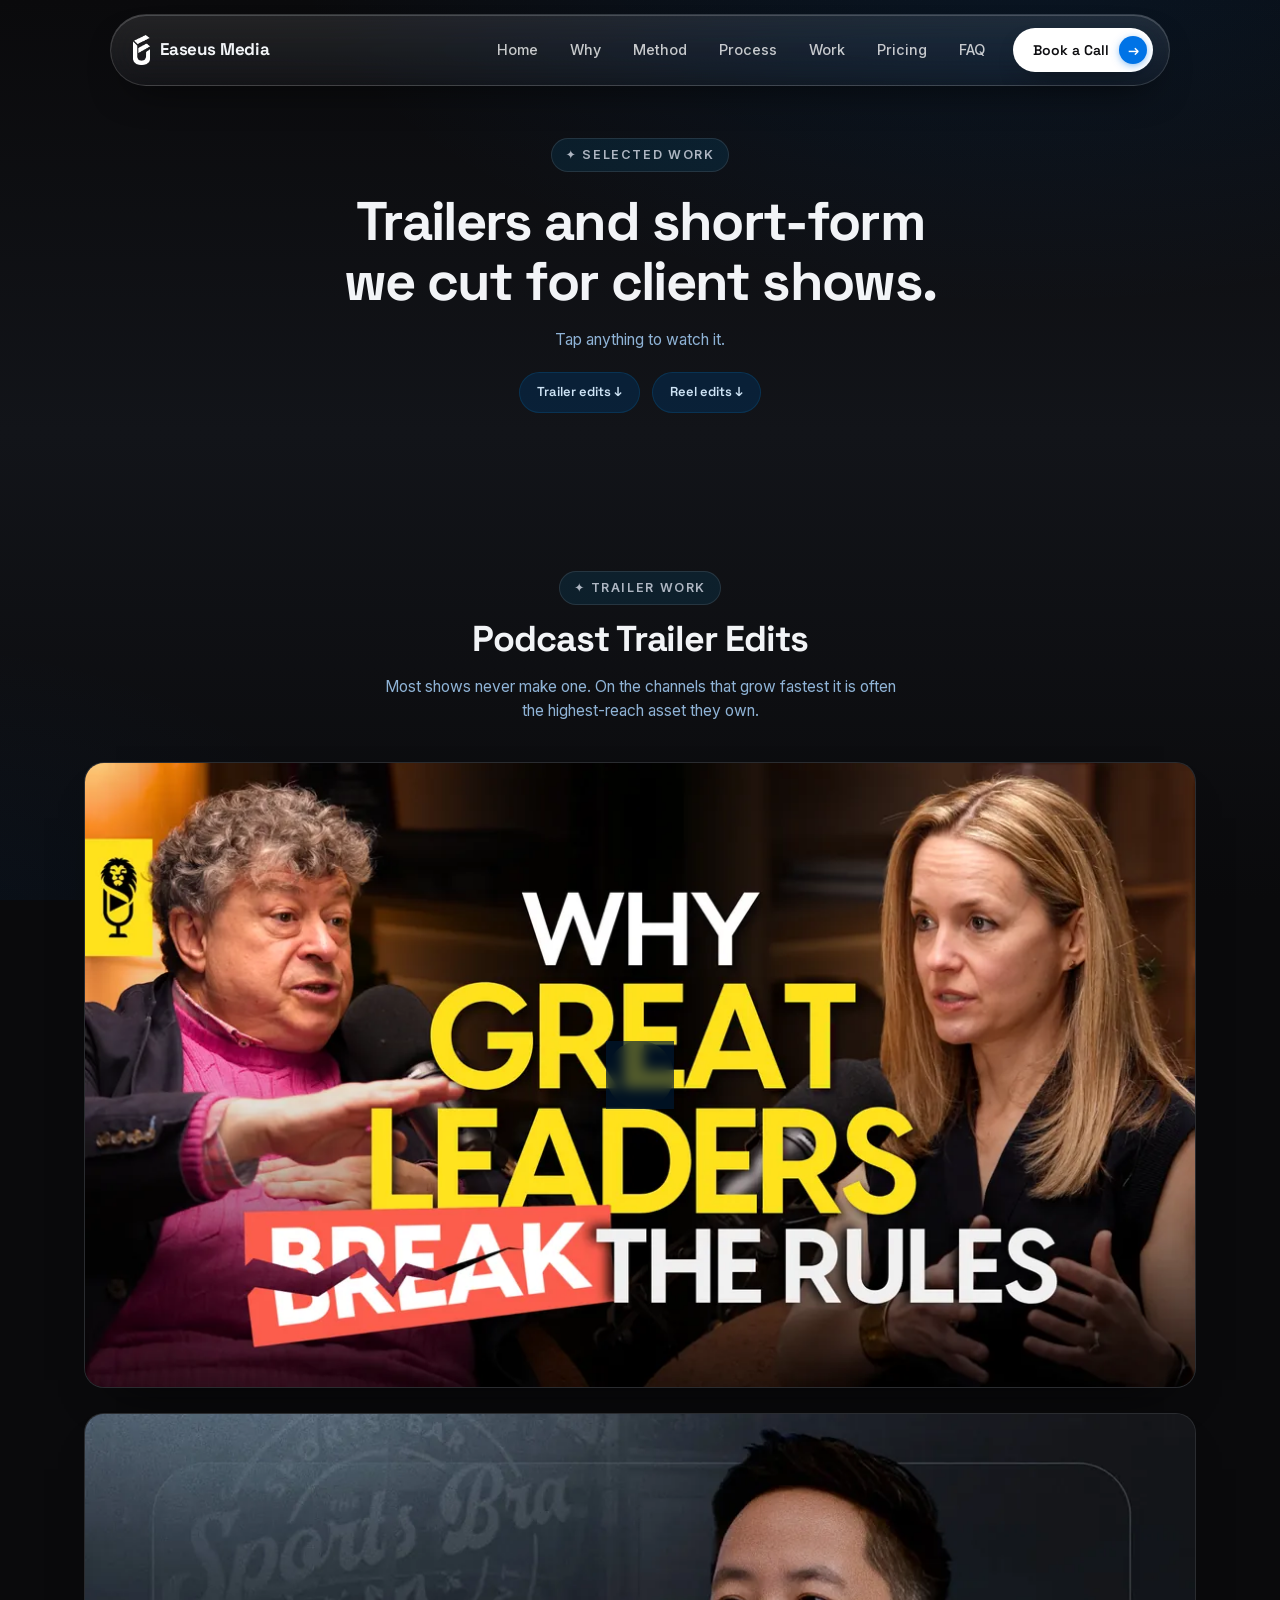
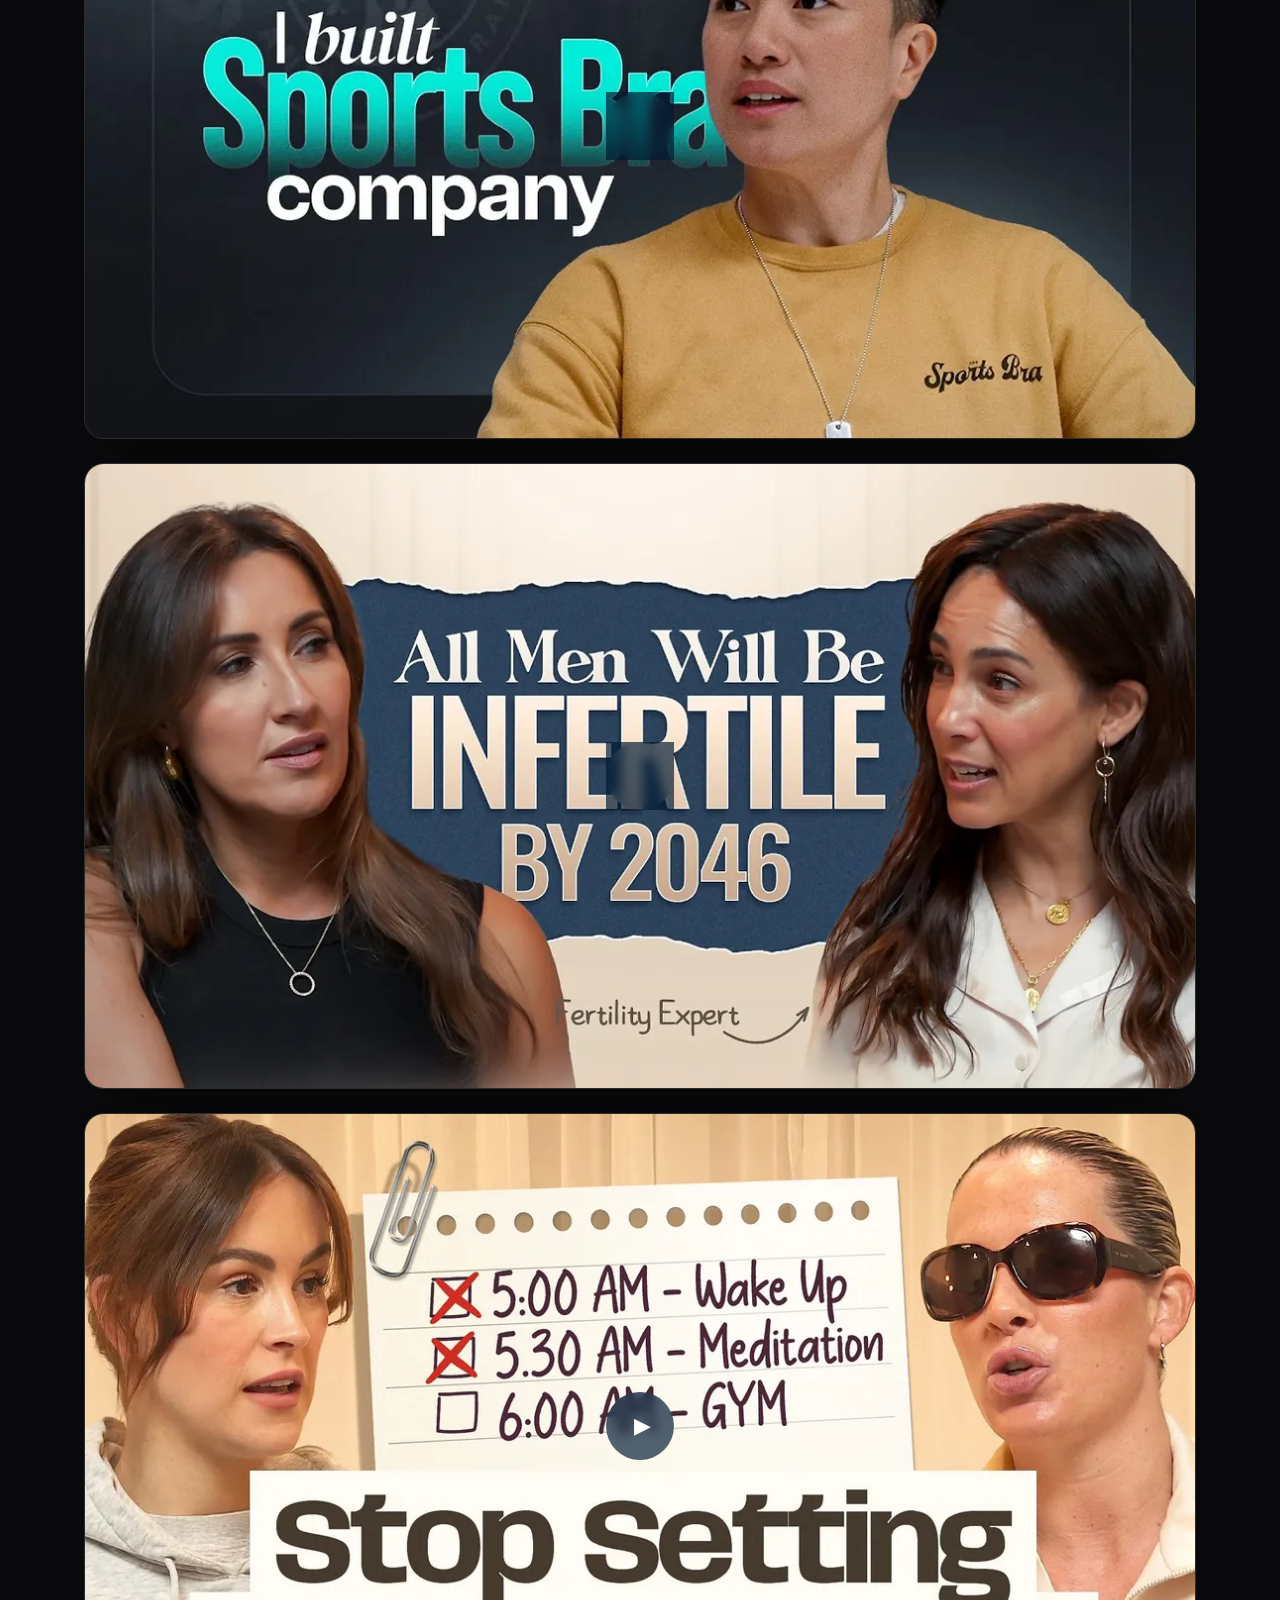
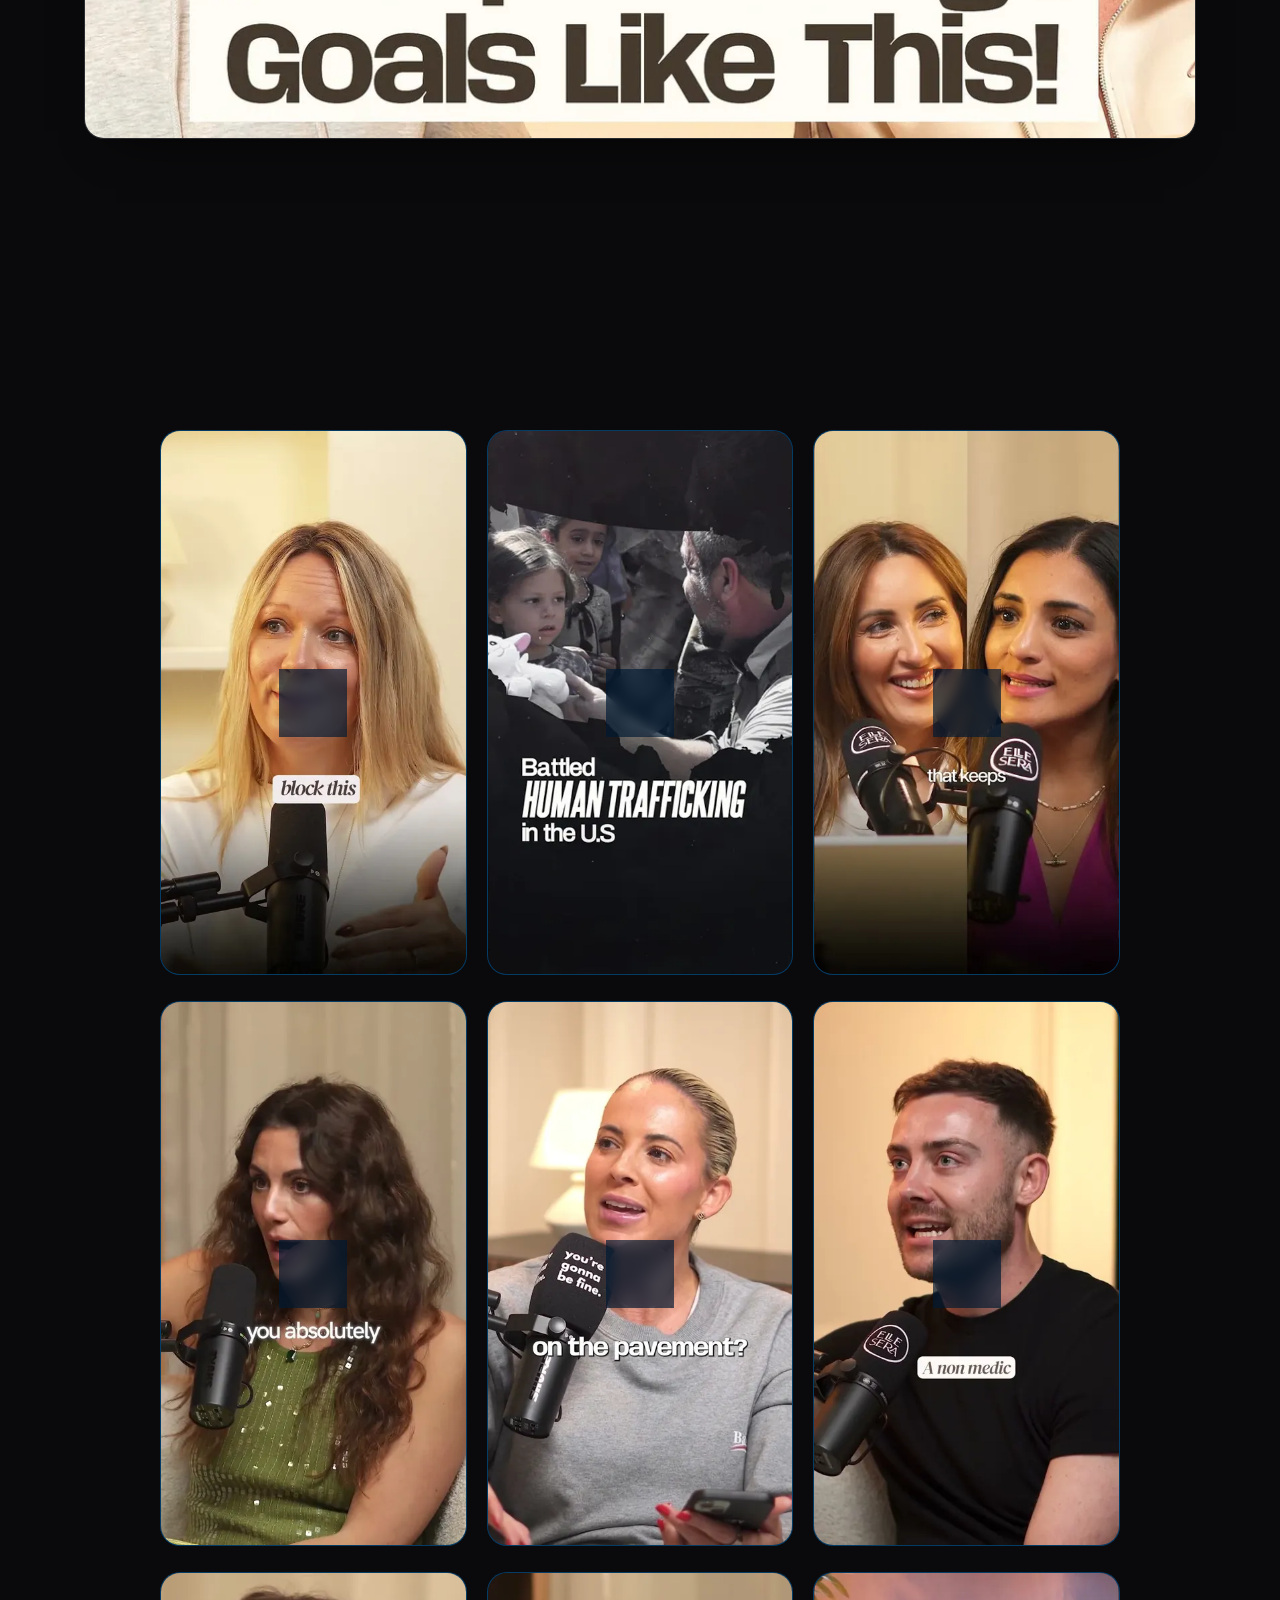
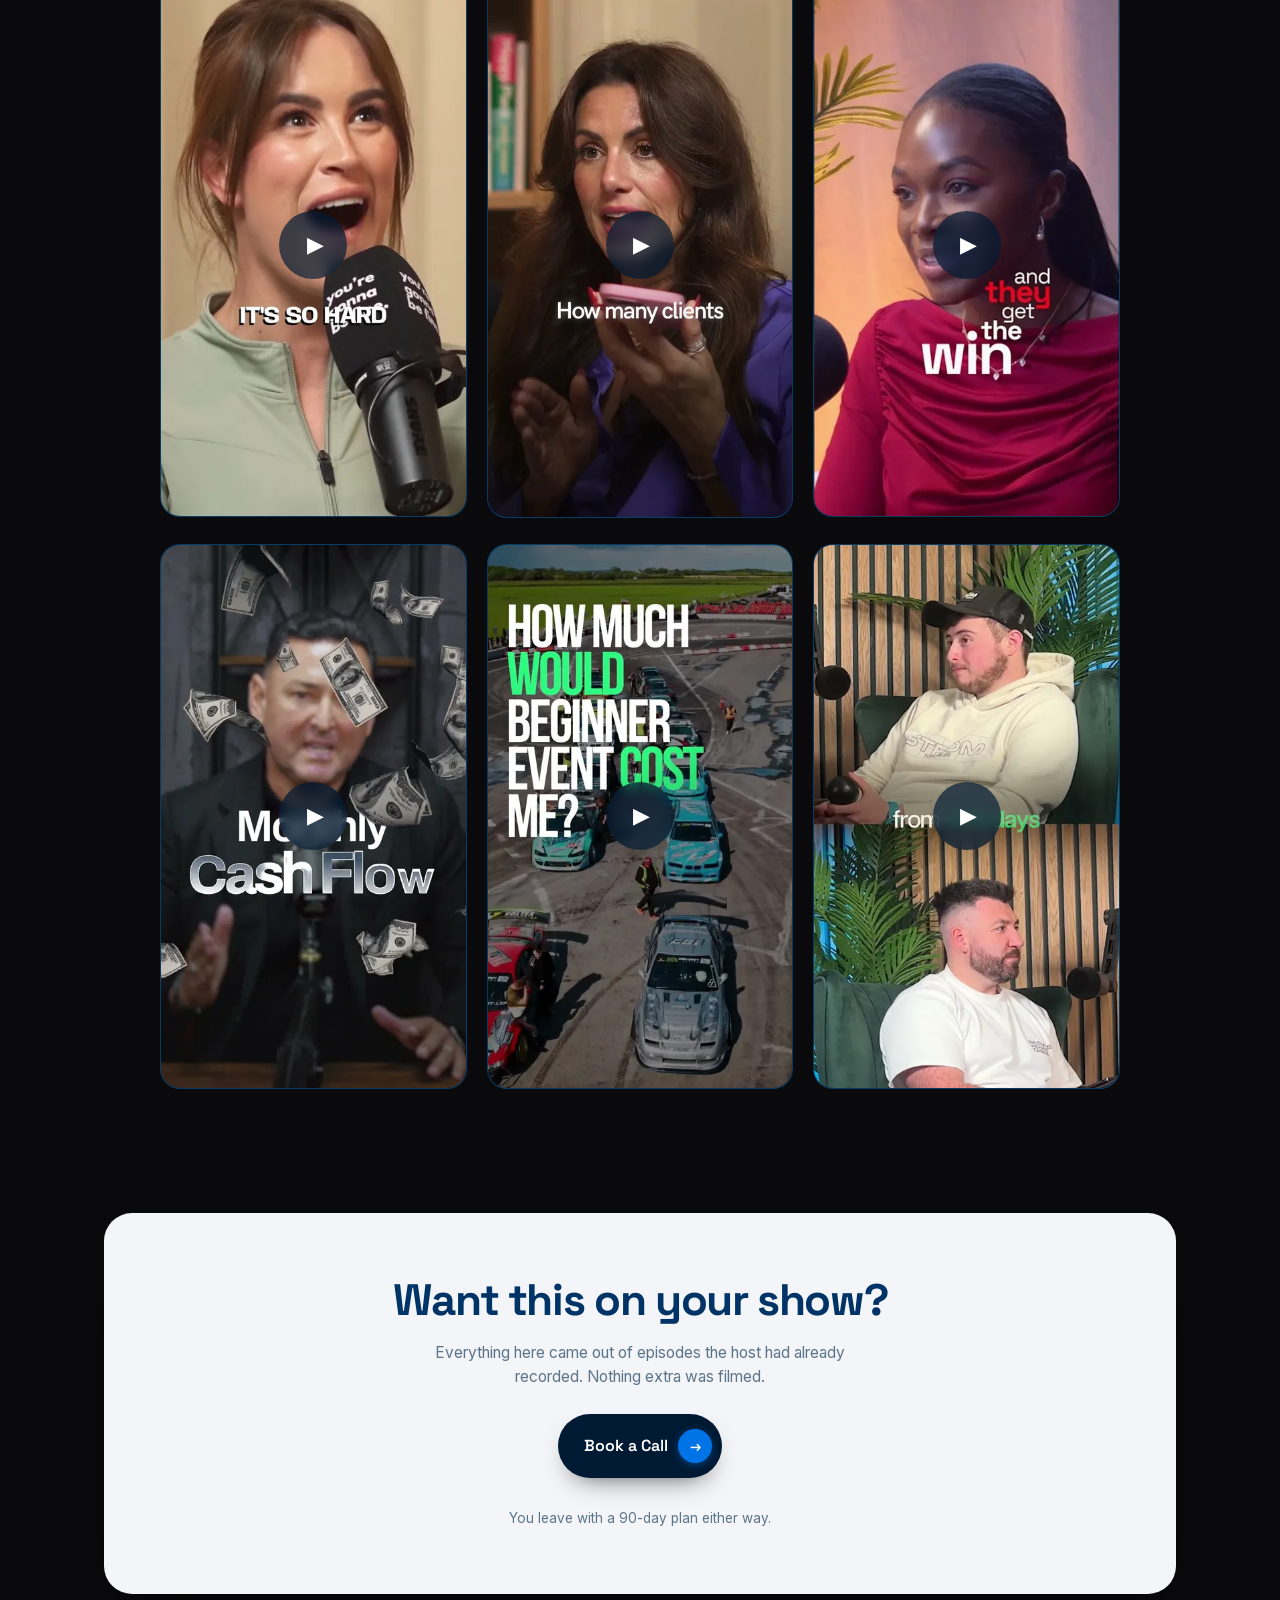
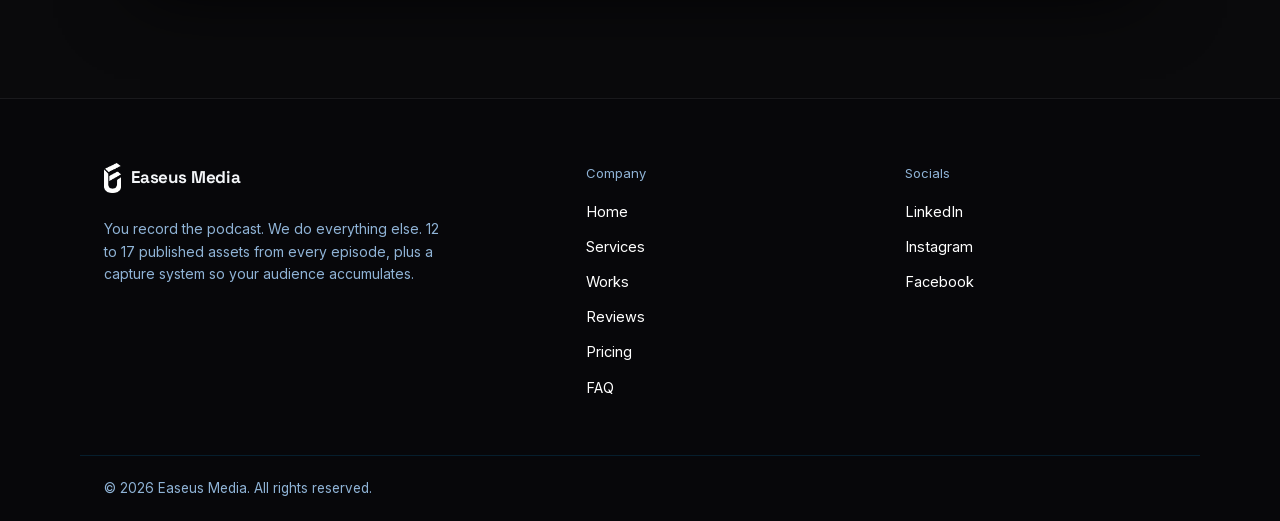
==== commit c4d4b35f: "Hamburger box gone, padding inside the pill, mobile menu actually opens - .nav-toggle had a border; " ====
--- a/projects.html
+++ b/projects.html
@@ -1670,6 +1670,60 @@
 
 /* the pill floated 14px below the top, then jumped to 10px on scroll — stay put */
 .nav,.nav.stuck,.nav.scrolled{padding-top:14px !important;}
+
+/* phones: one gutter everywhere. .container, the trailer deck and the nav pill
+   were each using a different inset, and all of them were tight. */
+@media (max-width:760px){
+  .container{padding-inline:26px !important;}
+  .deck-grid{padding-inline:26px !important;}
+  .nav{padding-left:26px !important;padding-right:26px !important;}
+}
+@media (max-width:374px){
+  .container{padding-inline:20px !important;}
+  .deck-grid{padding-inline:20px !important;}
+  .nav{padding-left:20px !important;padding-right:20px !important;}
+}
+
+/* Mobile menu. It was position:fixed inside .nav-inner, whose backdrop-filter
+   makes it the containing block — so left/right/top were measured from the pill,
+   not the viewport, and the panel landed misaligned. Its 86% background plus a
+   blur that the ancestor had already consumed left the hero text readable
+   straight through it. Anchor it to the pill and make it solid. */
+@media (max-width:760px){
+  .nav-links{
+    position:absolute !important;
+    top:calc(100% + 10px) !important; left:0 !important; right:0 !important;
+    width:auto !important;
+    background:#101217 !important;
+    backdrop-filter:none !important;-webkit-backdrop-filter:none !important;
+    border:1px solid rgba(255,255,255,.12) !important;
+    border-radius:20px !important;
+    padding:10px !important;
+    box-shadow:0 30px 60px -22px rgba(0,0,0,.92) !important;
+  }
+  .nav-links > a:not(.btn){
+    padding:13px 14px !important;border-radius:12px !important;
+    font-size:15.5px !important;color:rgba(255,255,255,.82) !important;
+  }
+  .nav-links > a:not(.btn):active{background:rgba(255,255,255,.08) !important;}
+  .nav-links > .btn-nav{
+    margin:8px 0 0 !important;width:100% !important;justify-content:center !important;
+  }
+}
+
+/* no box around the hamburger at all */
+.nav-toggle{border:0 !important;background:transparent !important;}
+/* breathing room inside the pill: the logo sat on its left edge and the
+   hamburger on its right */
+.nav-inner{padding:9px 16px 9px 22px !important;}
+@media (max-width:760px){ .nav-inner{padding:9px 14px 9px 20px !important;} }
+
+/* the open state was losing to a later opacity rule, so the panel stayed at 0 */
+@media (max-width:760px){
+  .nav-links{opacity:0;transform:none !important;pointer-events:none;
+             transition:opacity .22s ease !important;}
+  .nav-links.open{opacity:1 !important;pointer-events:auto !important;}
+}
 </style>
 </head>
 <body>
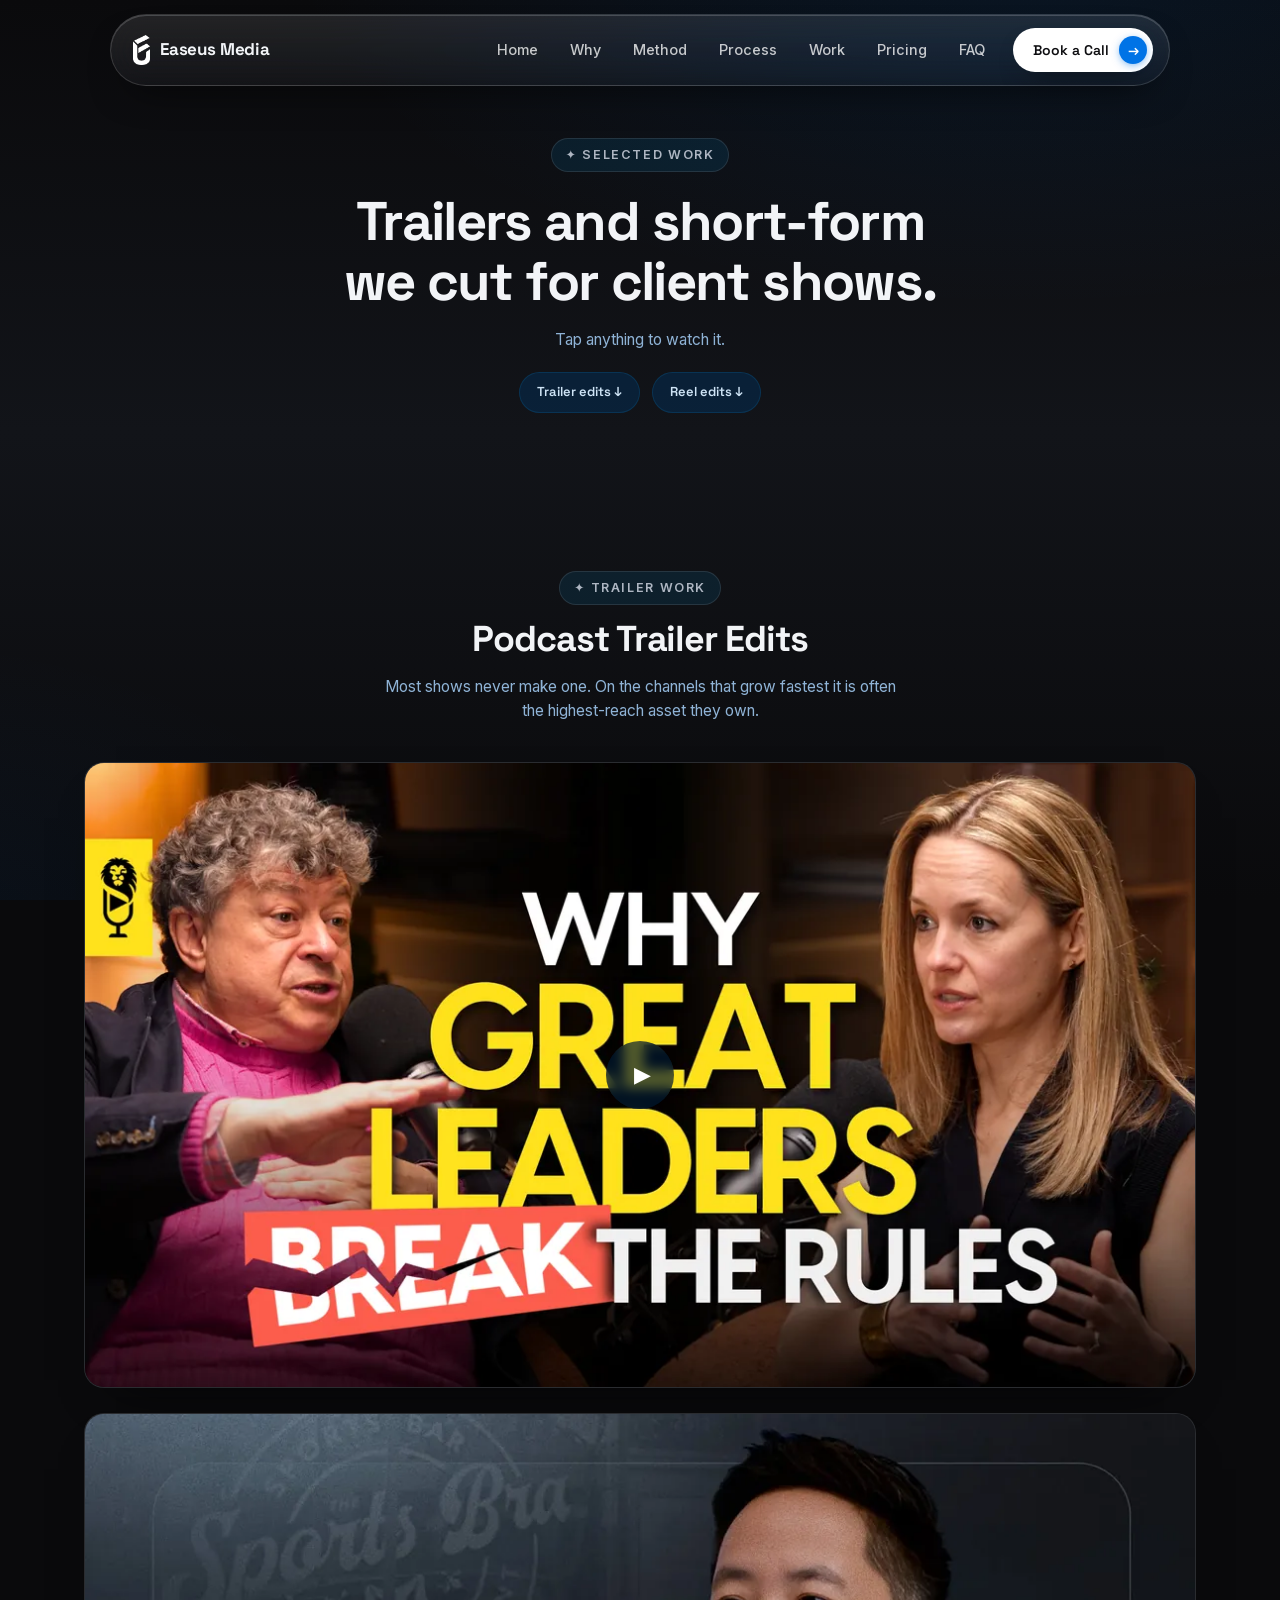
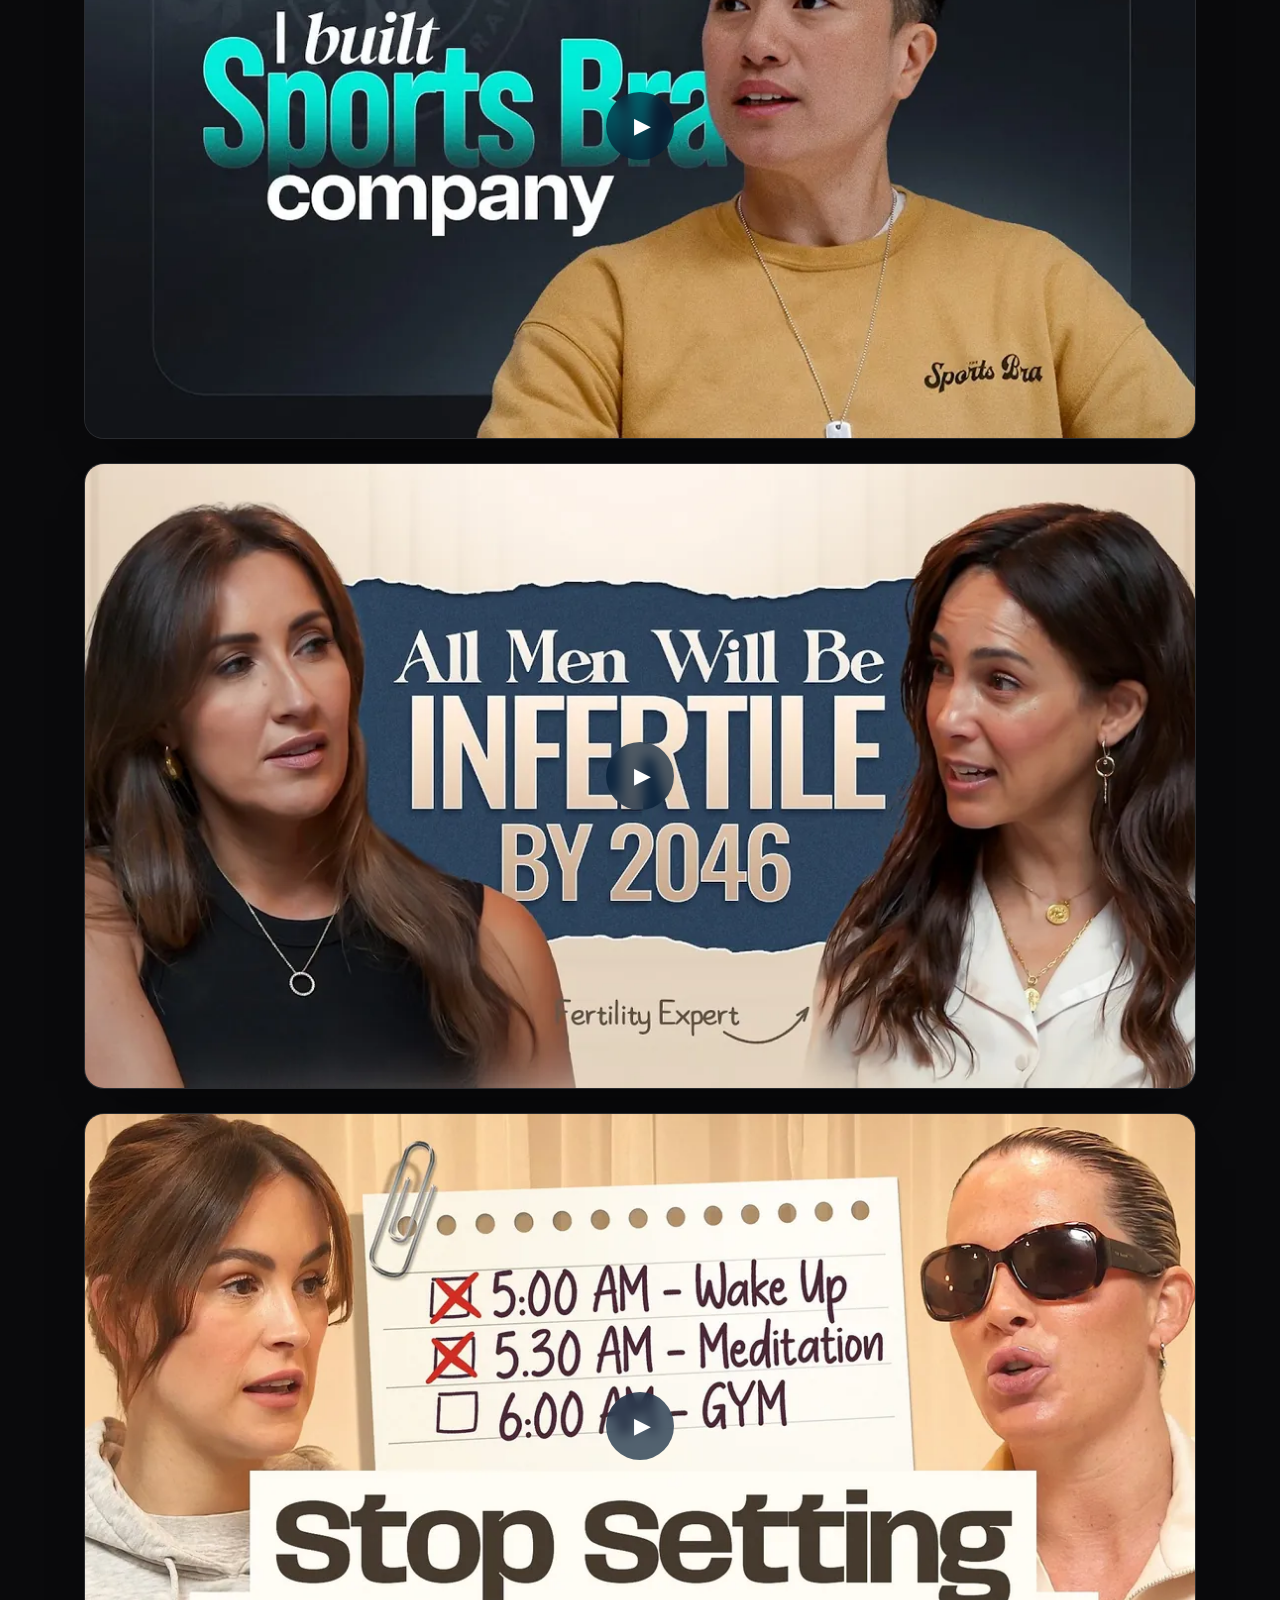
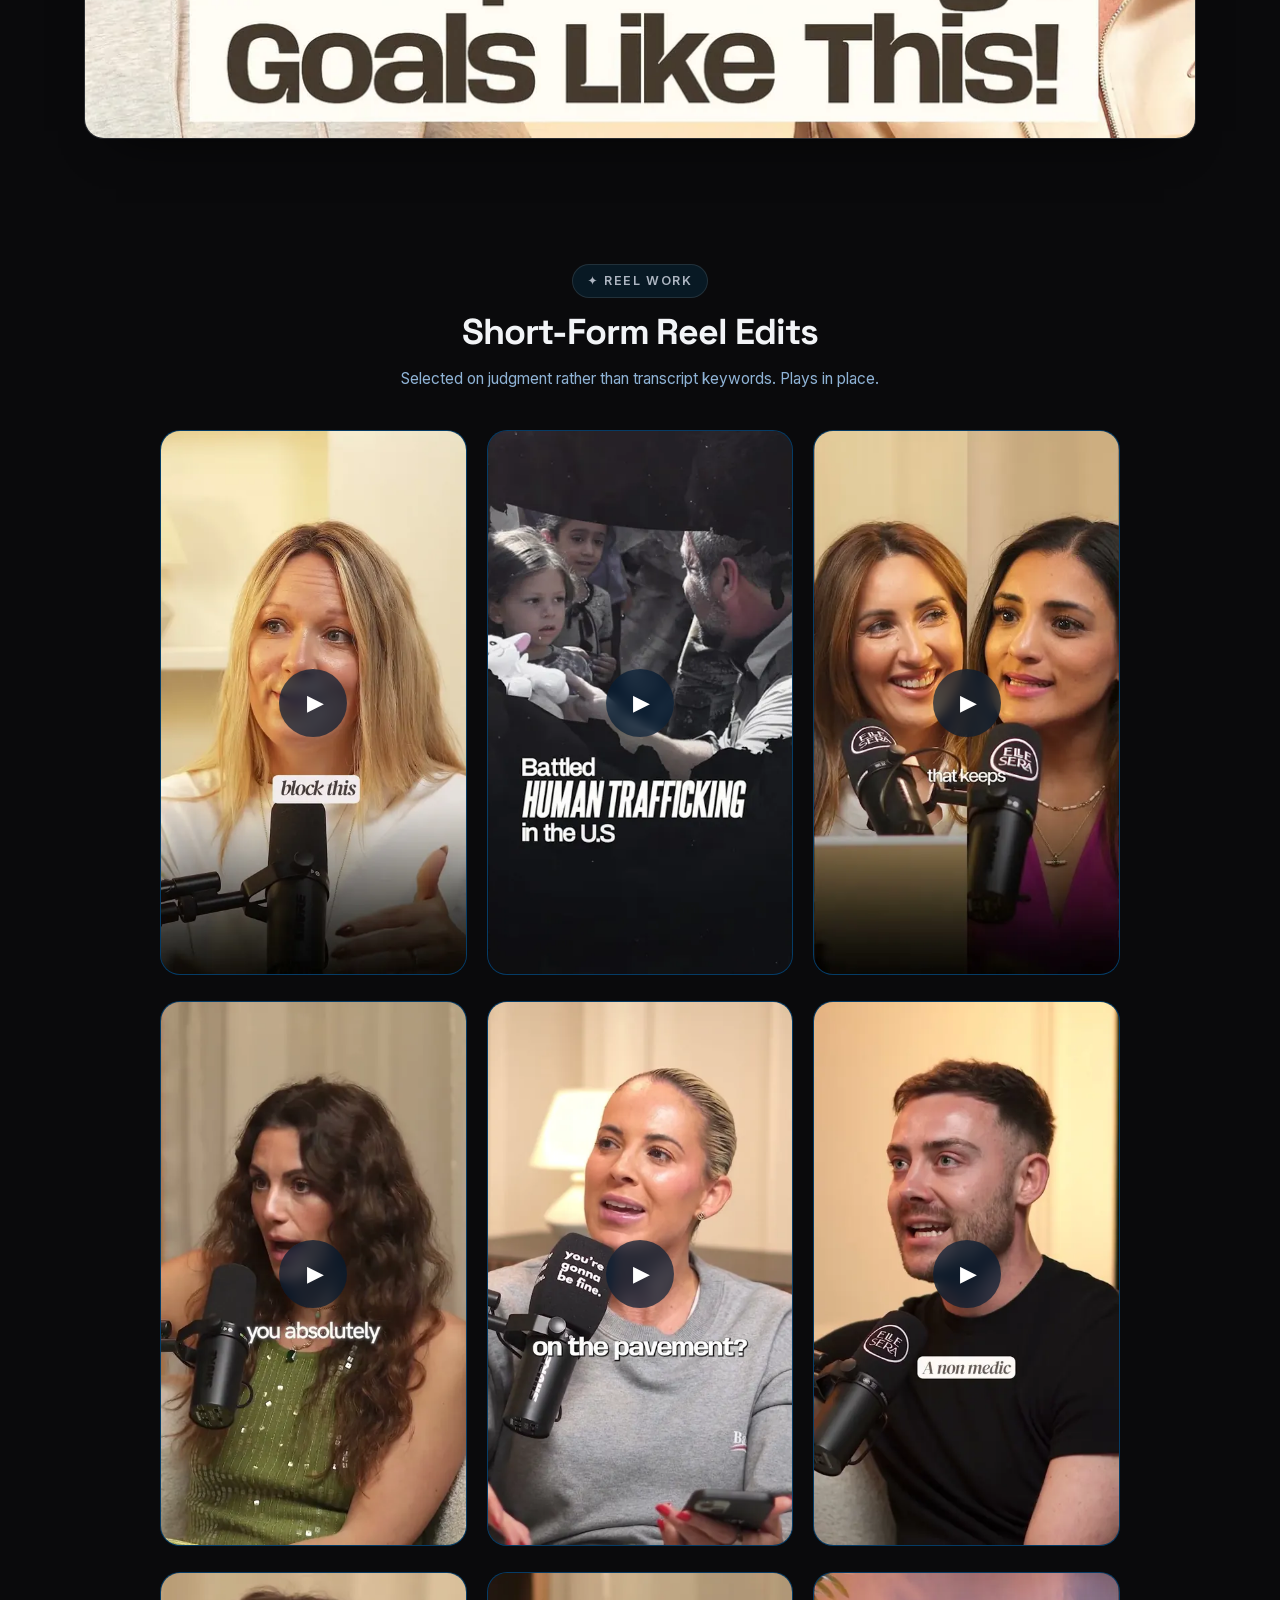
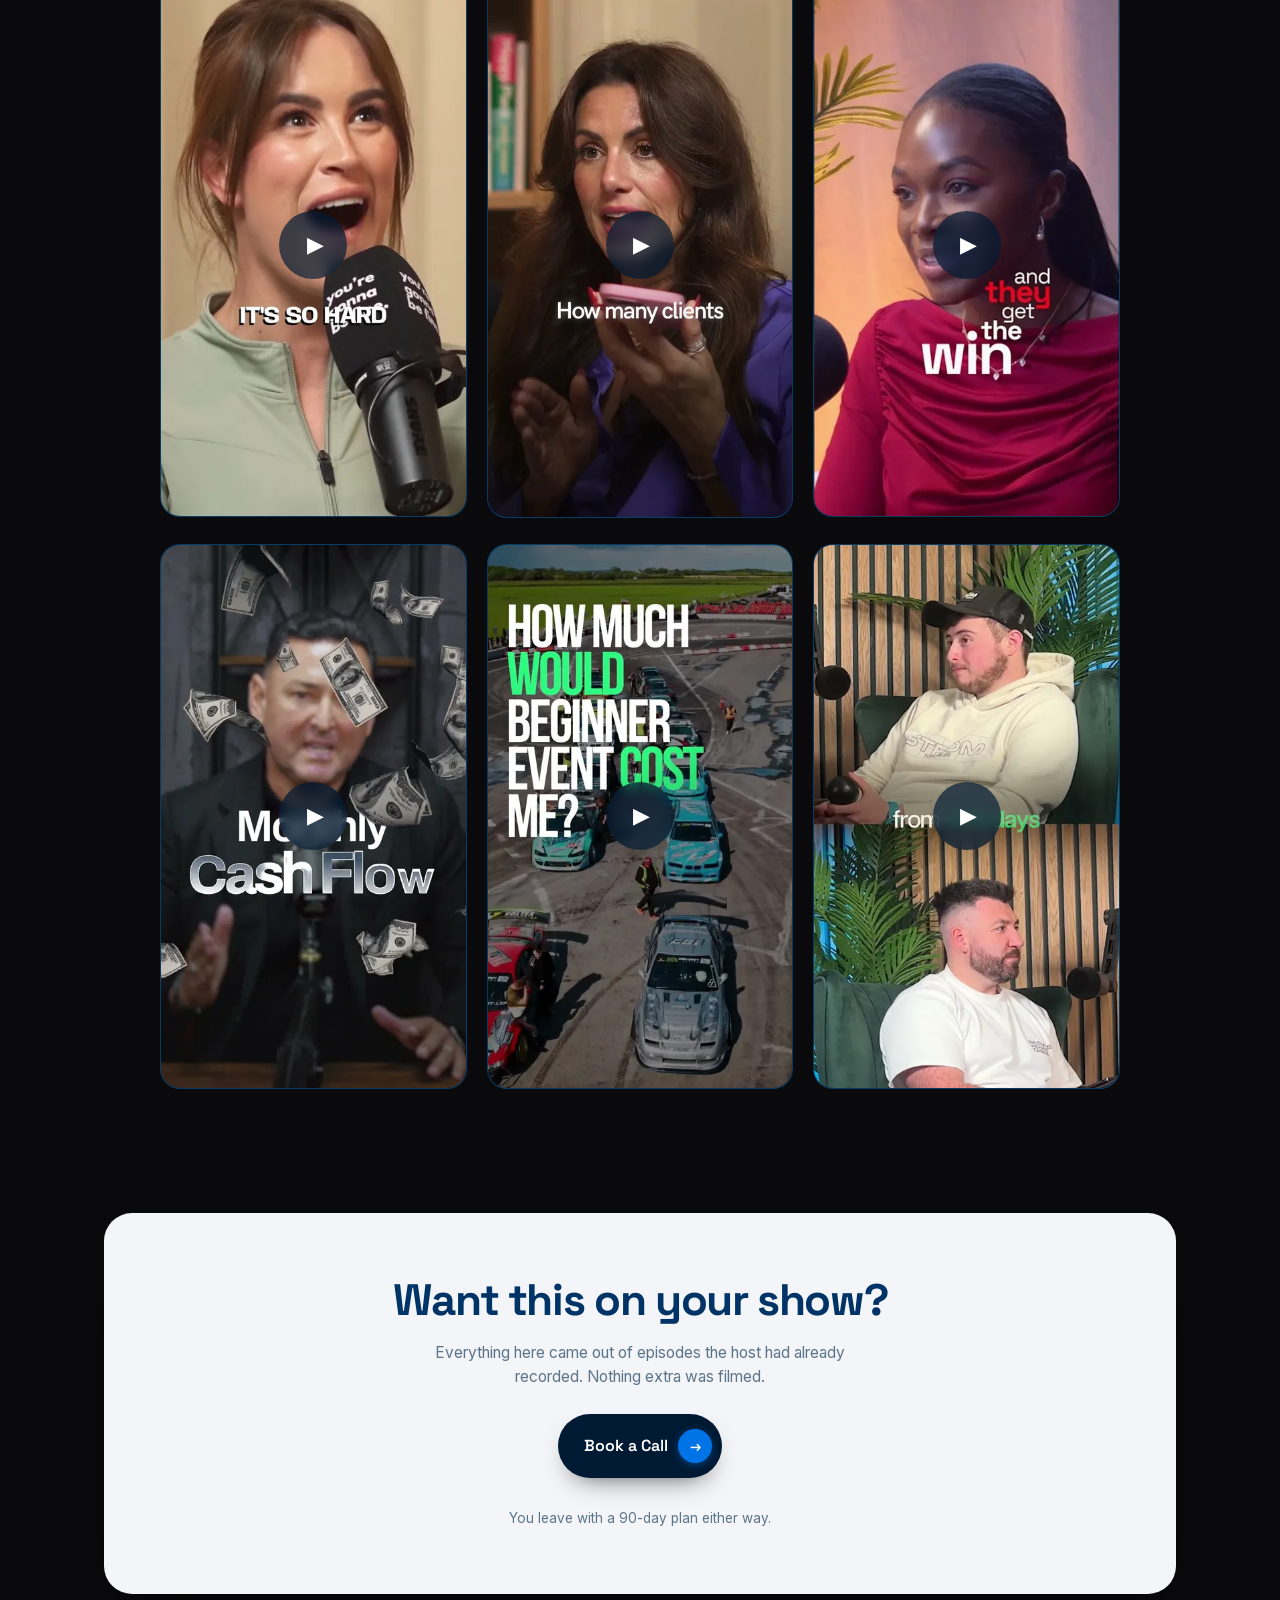
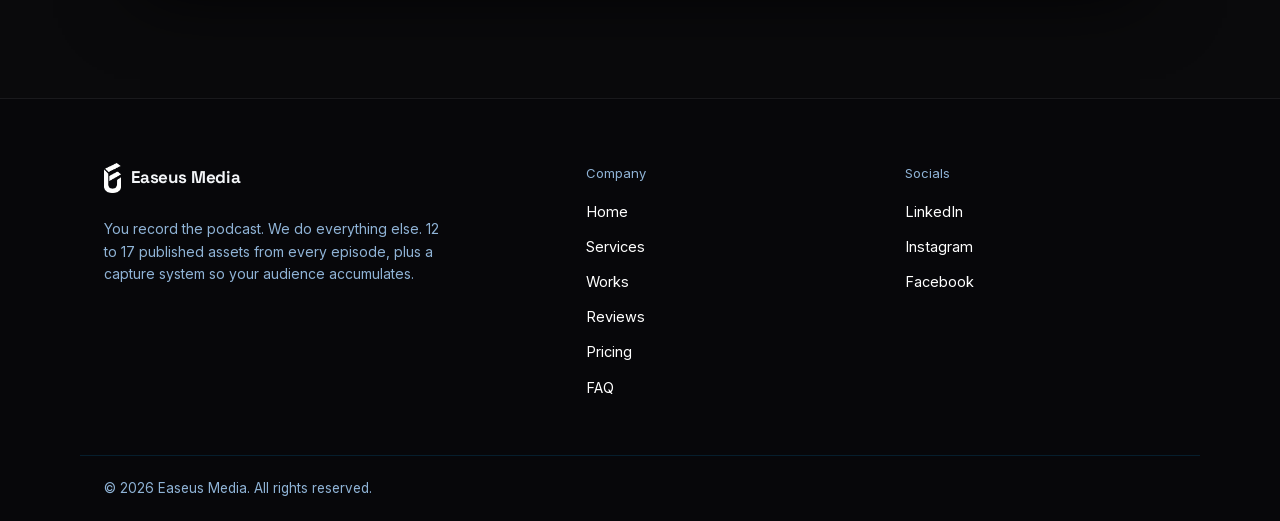
==== commit 6a6a046a: "Glow: soft wash instead of a disc, and on the work cards too Single-stop falloff gave the gradient a" ====
--- a/projects.html
+++ b/projects.html
@@ -1724,6 +1724,29 @@
              transition:opacity .22s ease !important;}
   .nav-links.open{opacity:1 !important;pointer-events:auto !important;}
 }
+
+/* ---- glow, softer: a wash that follows the cursor, not a visible disc ---- */
+.wstat,.faq-item,.gnt:not(.gnt-ice),.plan,.route,.stage,.fstep.us,.cap{
+  background-image:radial-gradient(520px circle at var(--gx,50%) var(--gy,50%),
+    rgba(0,170,255,calc(var(--glow) * 1)),
+    rgba(0,170,255,calc(var(--glow) * .45)) 26%,
+    rgba(0,170,255,calc(var(--glow) * .14)) 48%,
+    transparent 72%) !important;
+}
+.wstat:hover,.faq-item:hover,.gnt:not(.gnt-ice):hover,.plan:hover,.route:hover,
+.stage:hover,.fstep.us:hover,.cap:hover{ --glow:.20; }
+
+/* image cards (trailers and the work page): the photo fills them, so the glow
+   goes over the top. Both are already positioned, so nothing shifts. */
+.trailer::after,.pcard::after{
+  content:"";position:absolute;inset:0;pointer-events:none;z-index:3;
+  opacity:0;transition:opacity .32s ease;mix-blend-mode:screen;
+  background:radial-gradient(460px circle at var(--gx,50%) var(--gy,50%),
+    rgba(0,170,255,.34), rgba(0,170,255,.14) 28%, rgba(0,170,255,.04) 50%, transparent 70%);
+}
+.trailer:hover::after,.pcard:hover::after{opacity:1;}
+.trailer,.pcard{transition:border-color .25s ease;}
+.trailer:hover,.pcard:hover{border-color:rgba(0,170,255,.45) !important;}
 </style>
 </head>
 <body>
@@ -2086,7 +2109,7 @@
 /* the glow follows the cursor — it only writes two custom properties */
 (function(){
   if (window.matchMedia && !window.matchMedia('(hover: hover) and (pointer: fine)').matches) return;
-  var SEL='.wstat,.faq-item,.gnt:not(.gnt-ice),.plan,.route,.stage,.fstep.us,.cap';
+  var SEL='.wstat,.faq-item,.gnt:not(.gnt-ice),.plan,.route,.stage,.fstep.us,.cap,.trailer,.pcard';
   var frame=0, want=null;
   document.addEventListener('pointermove', function(e){
     var c = e.target.closest && e.target.closest(SEL);
